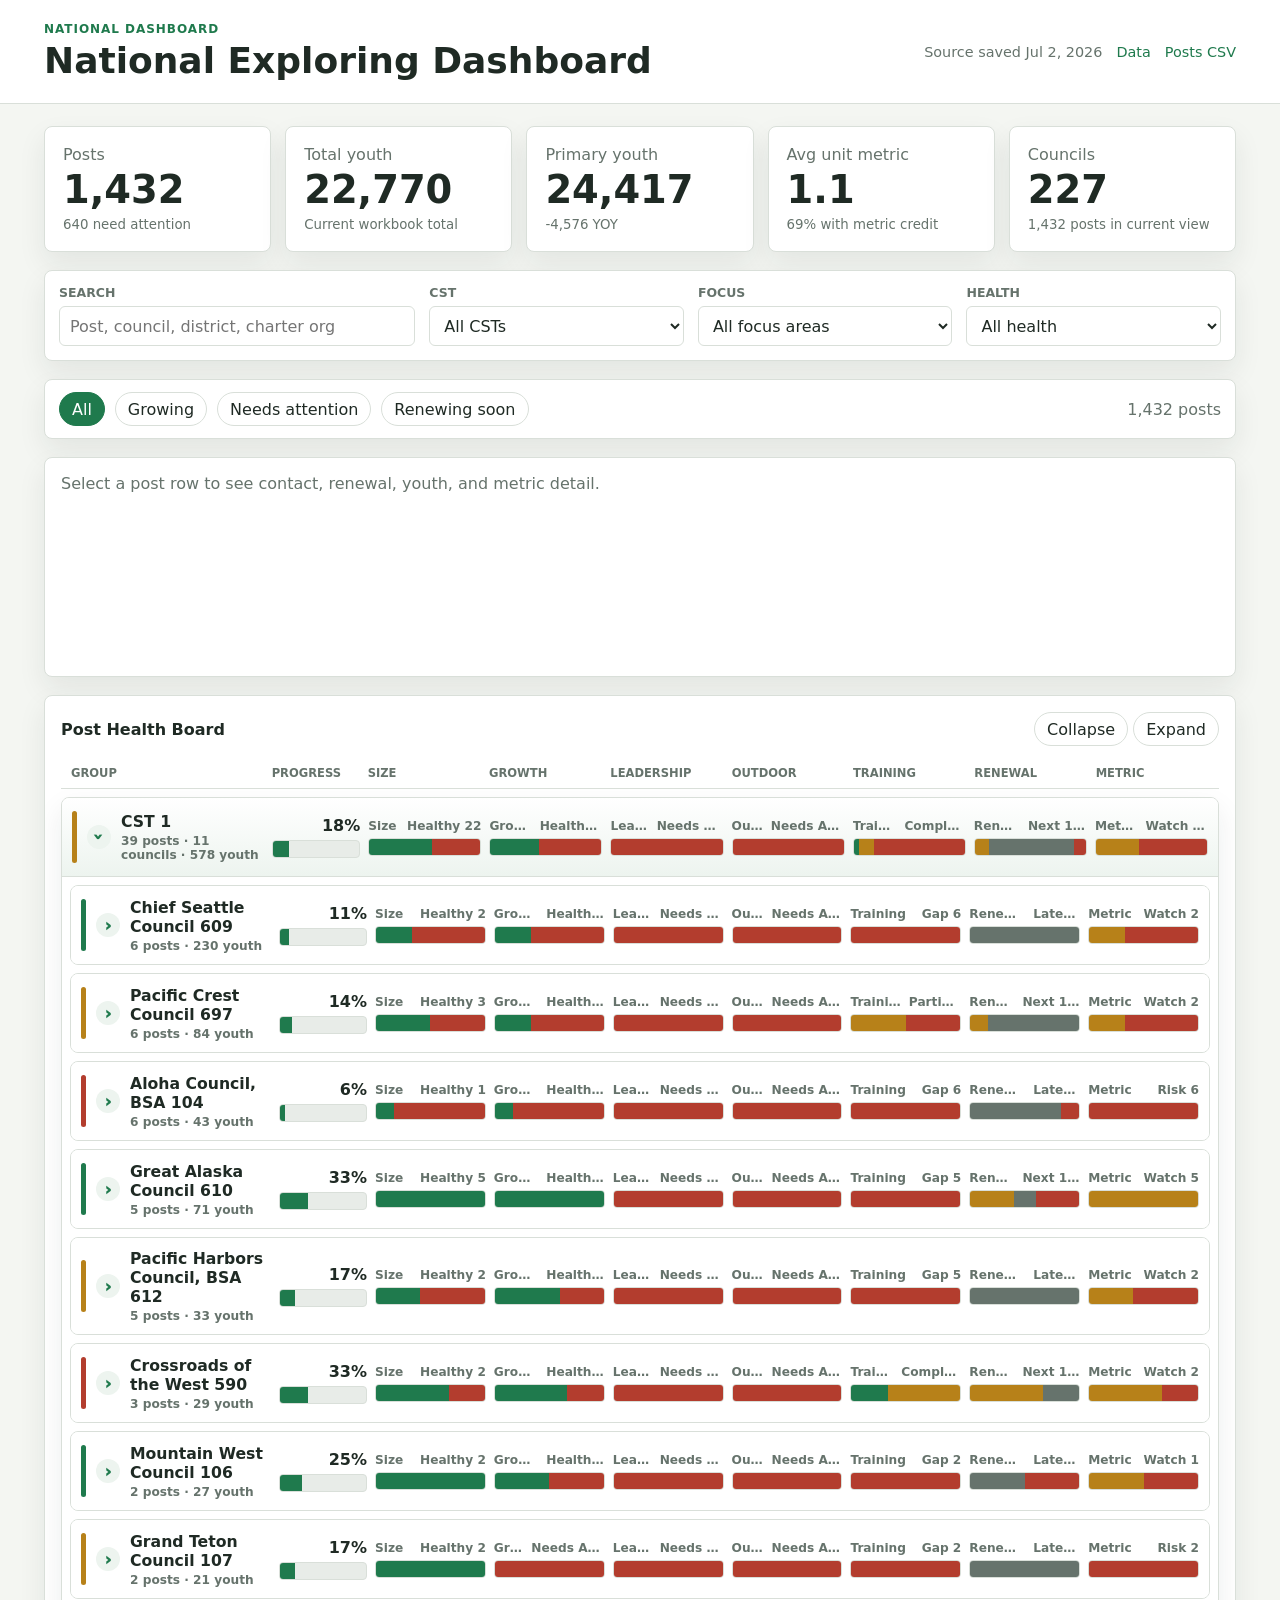
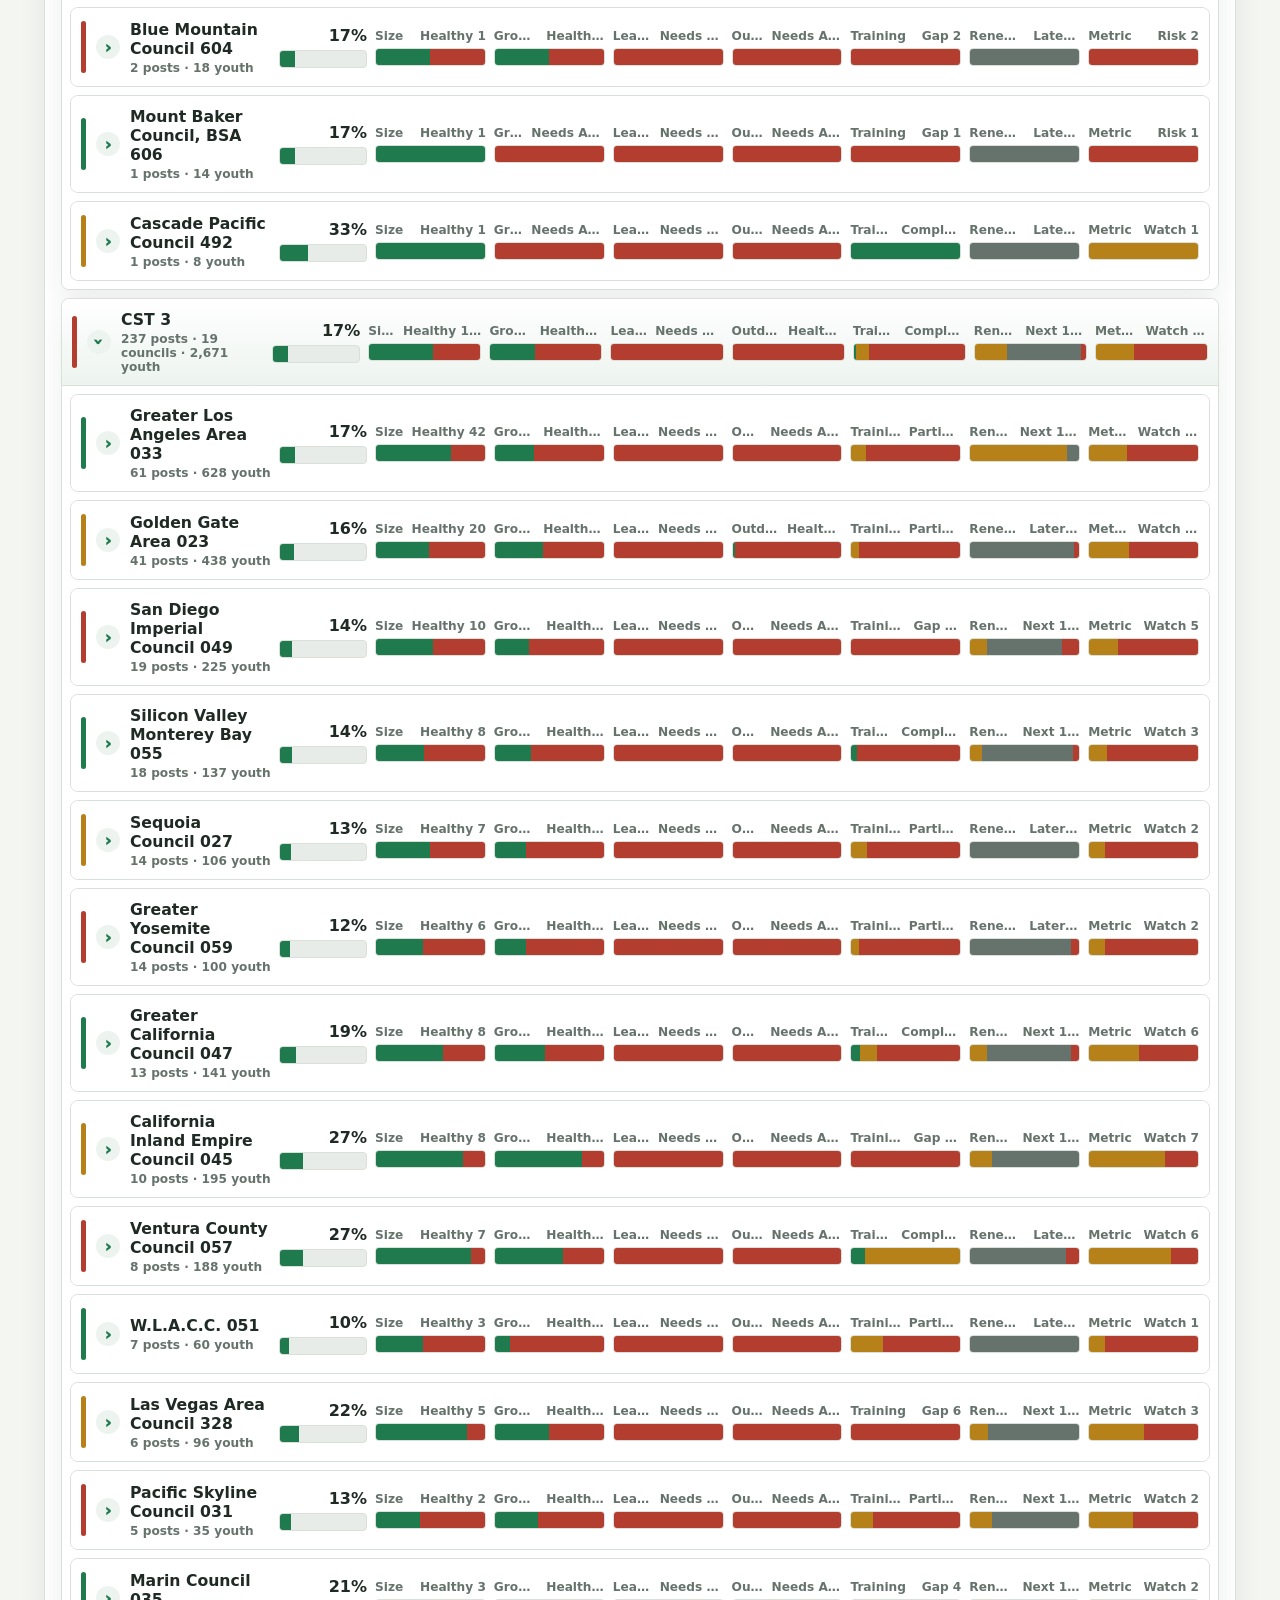
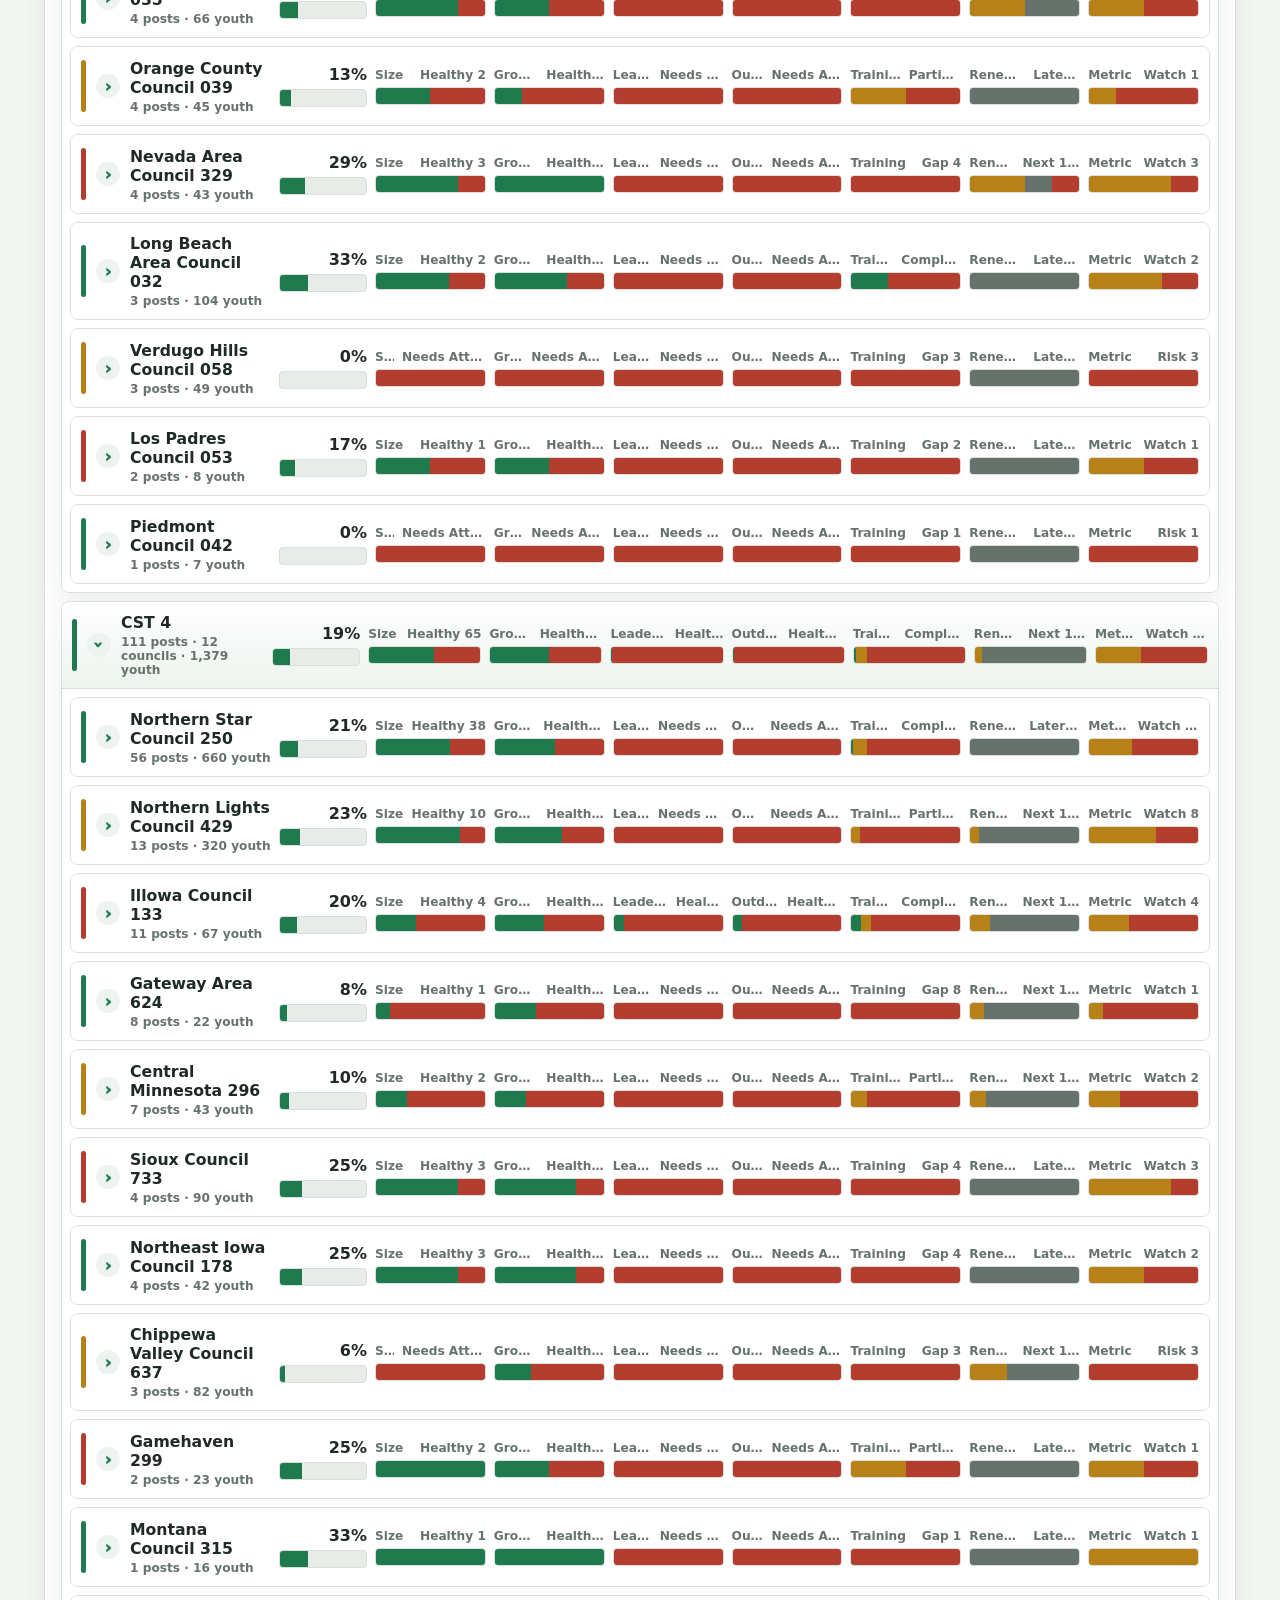
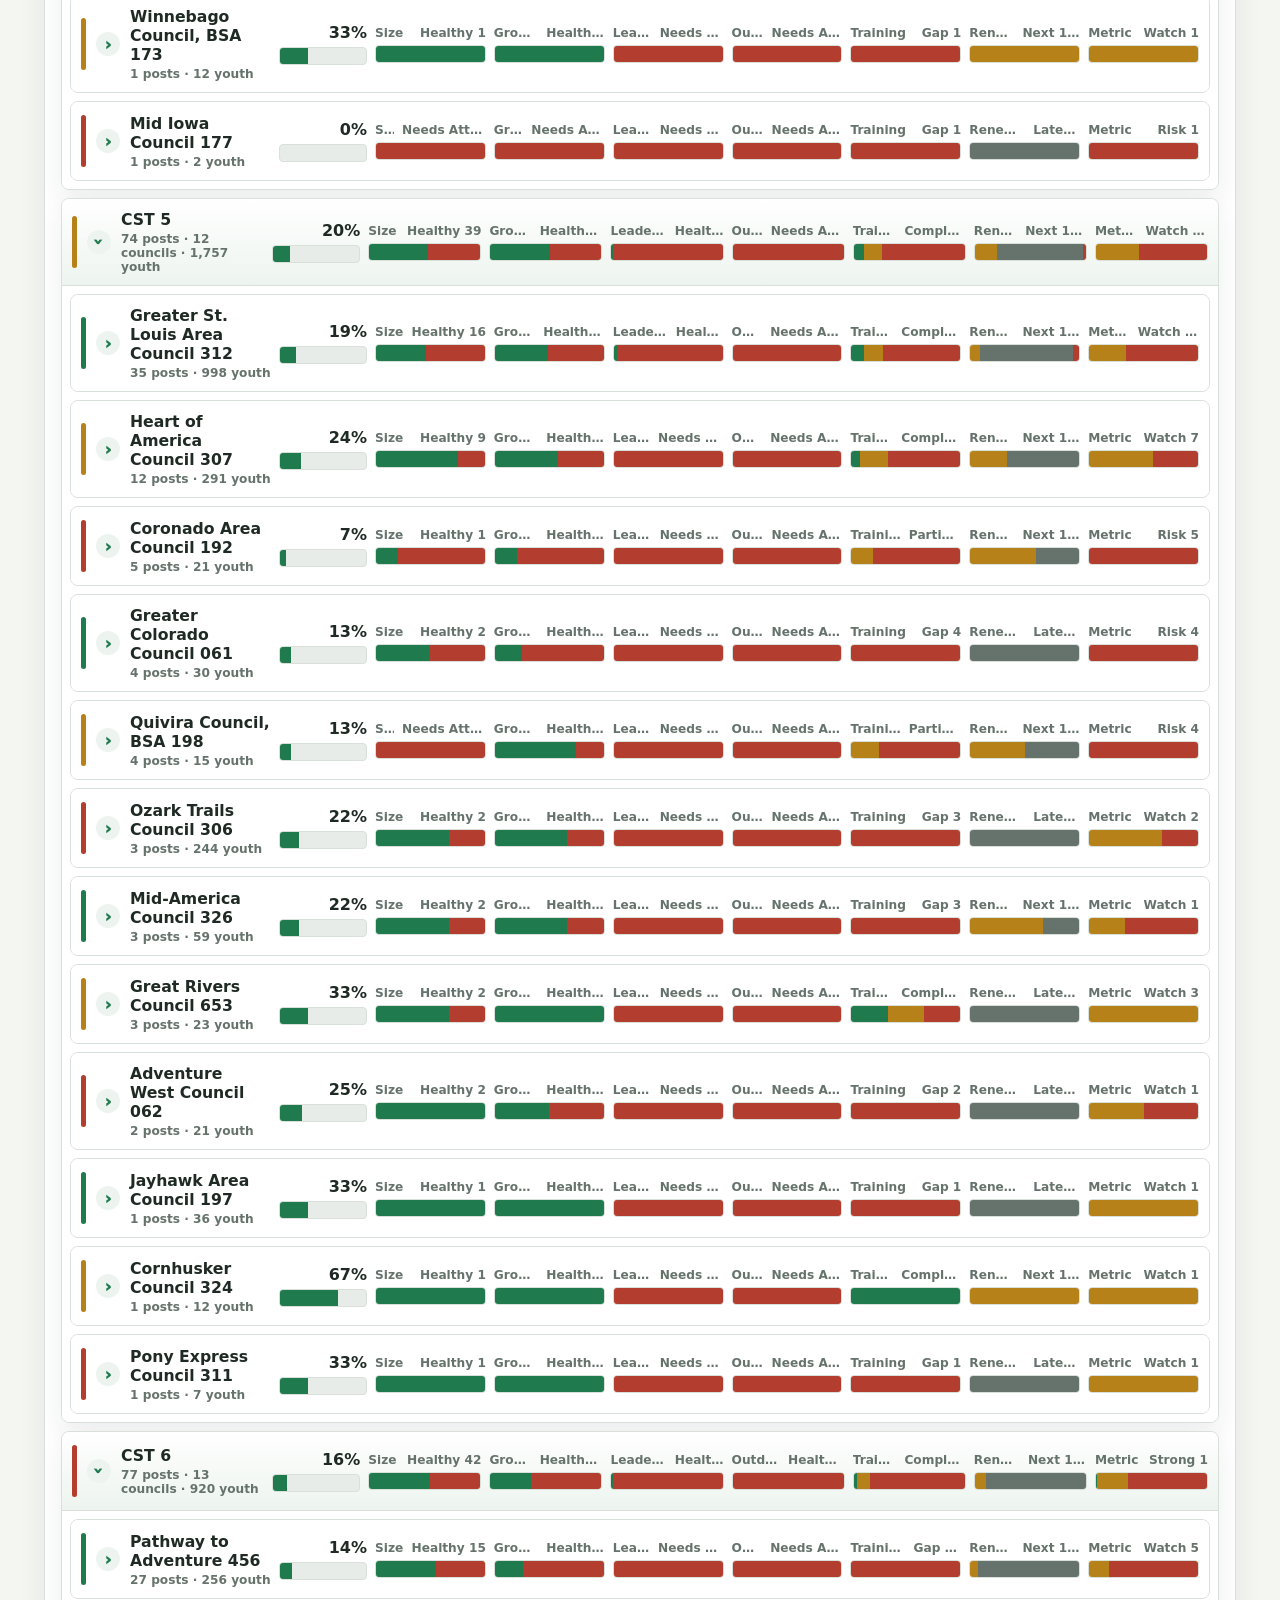
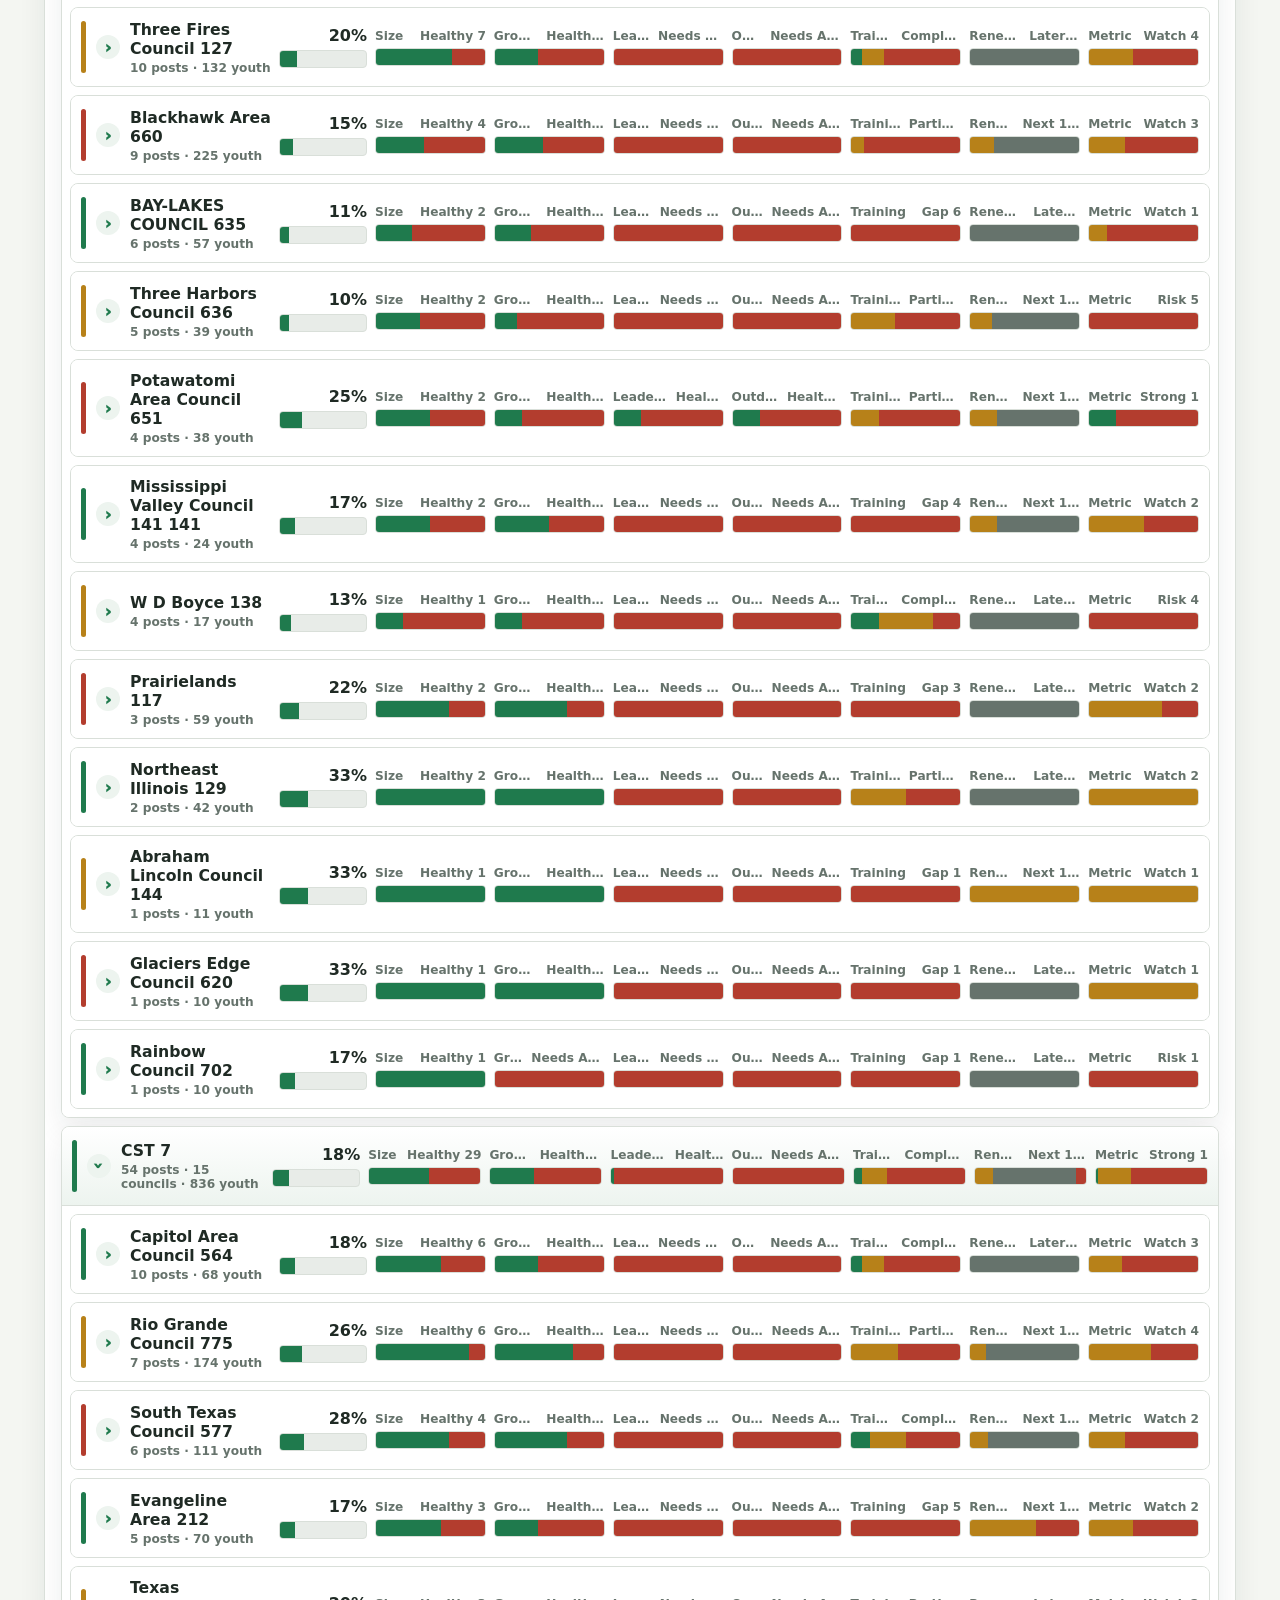
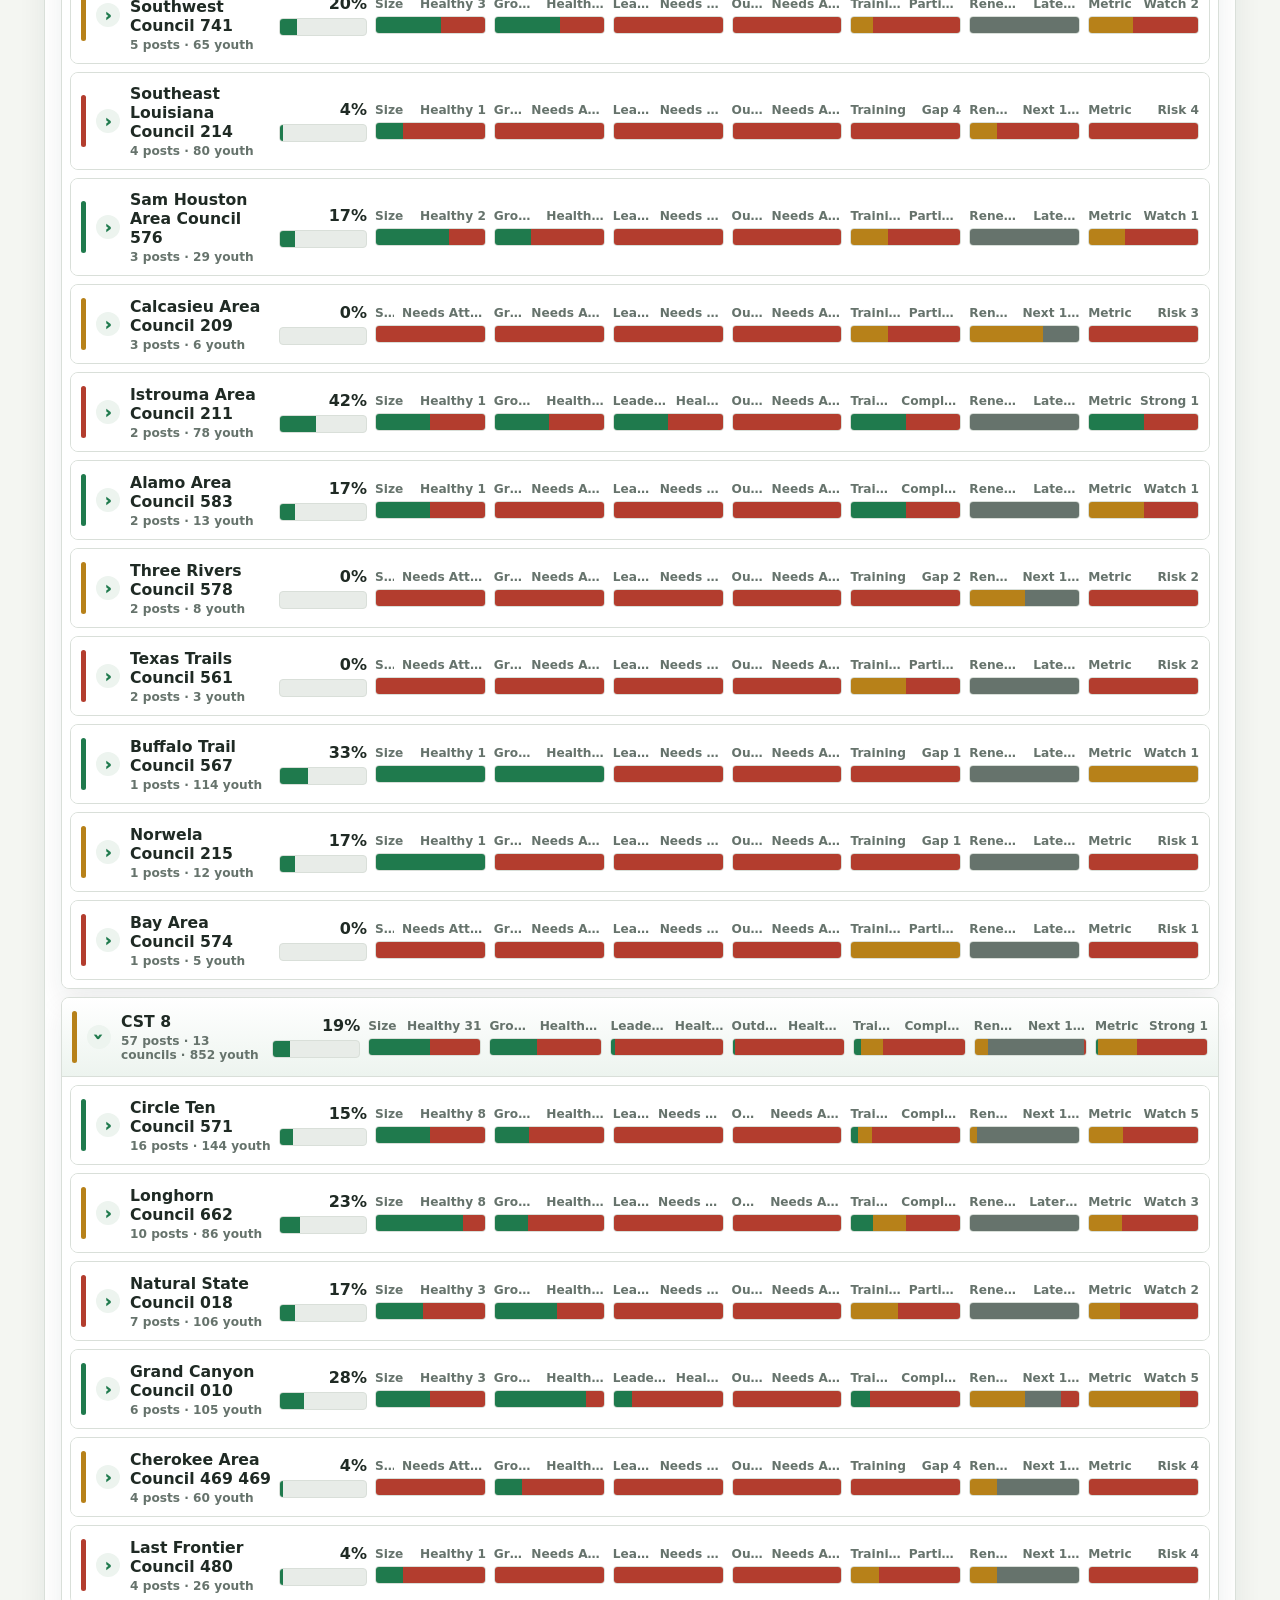
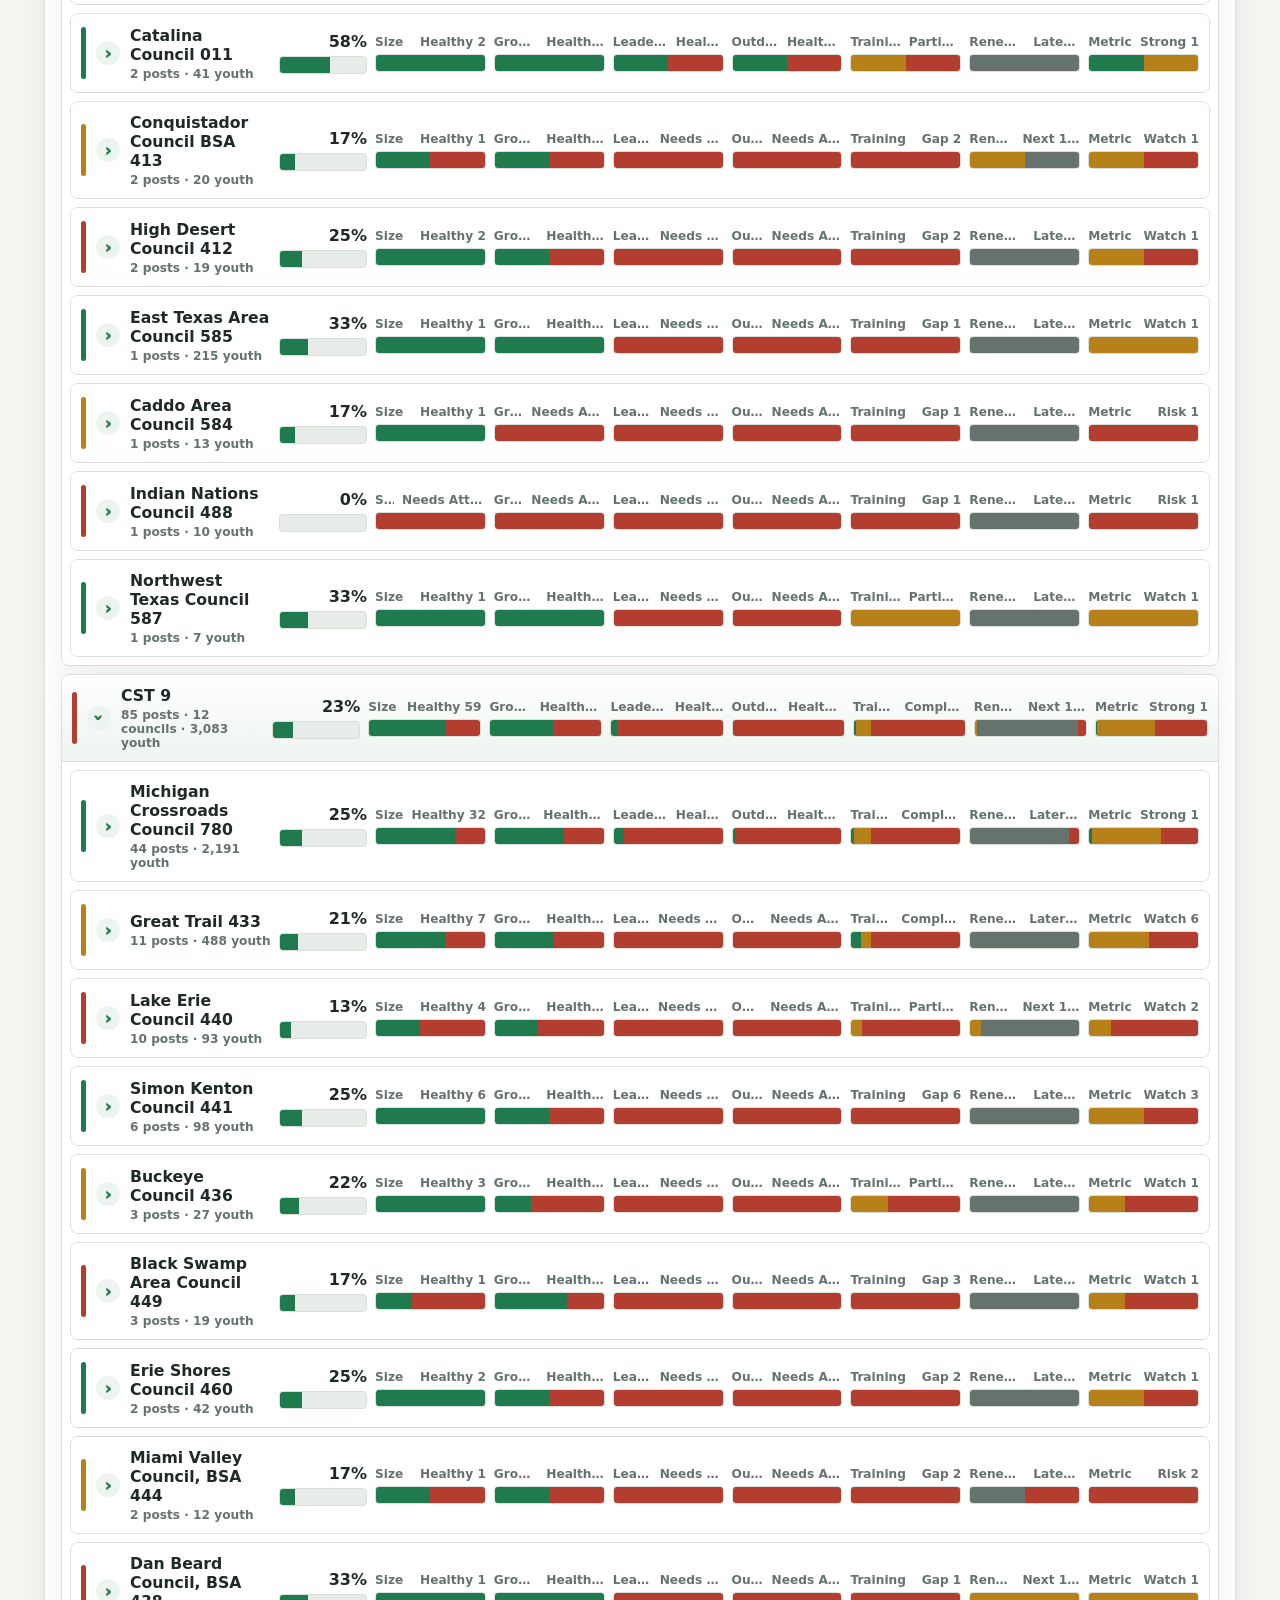
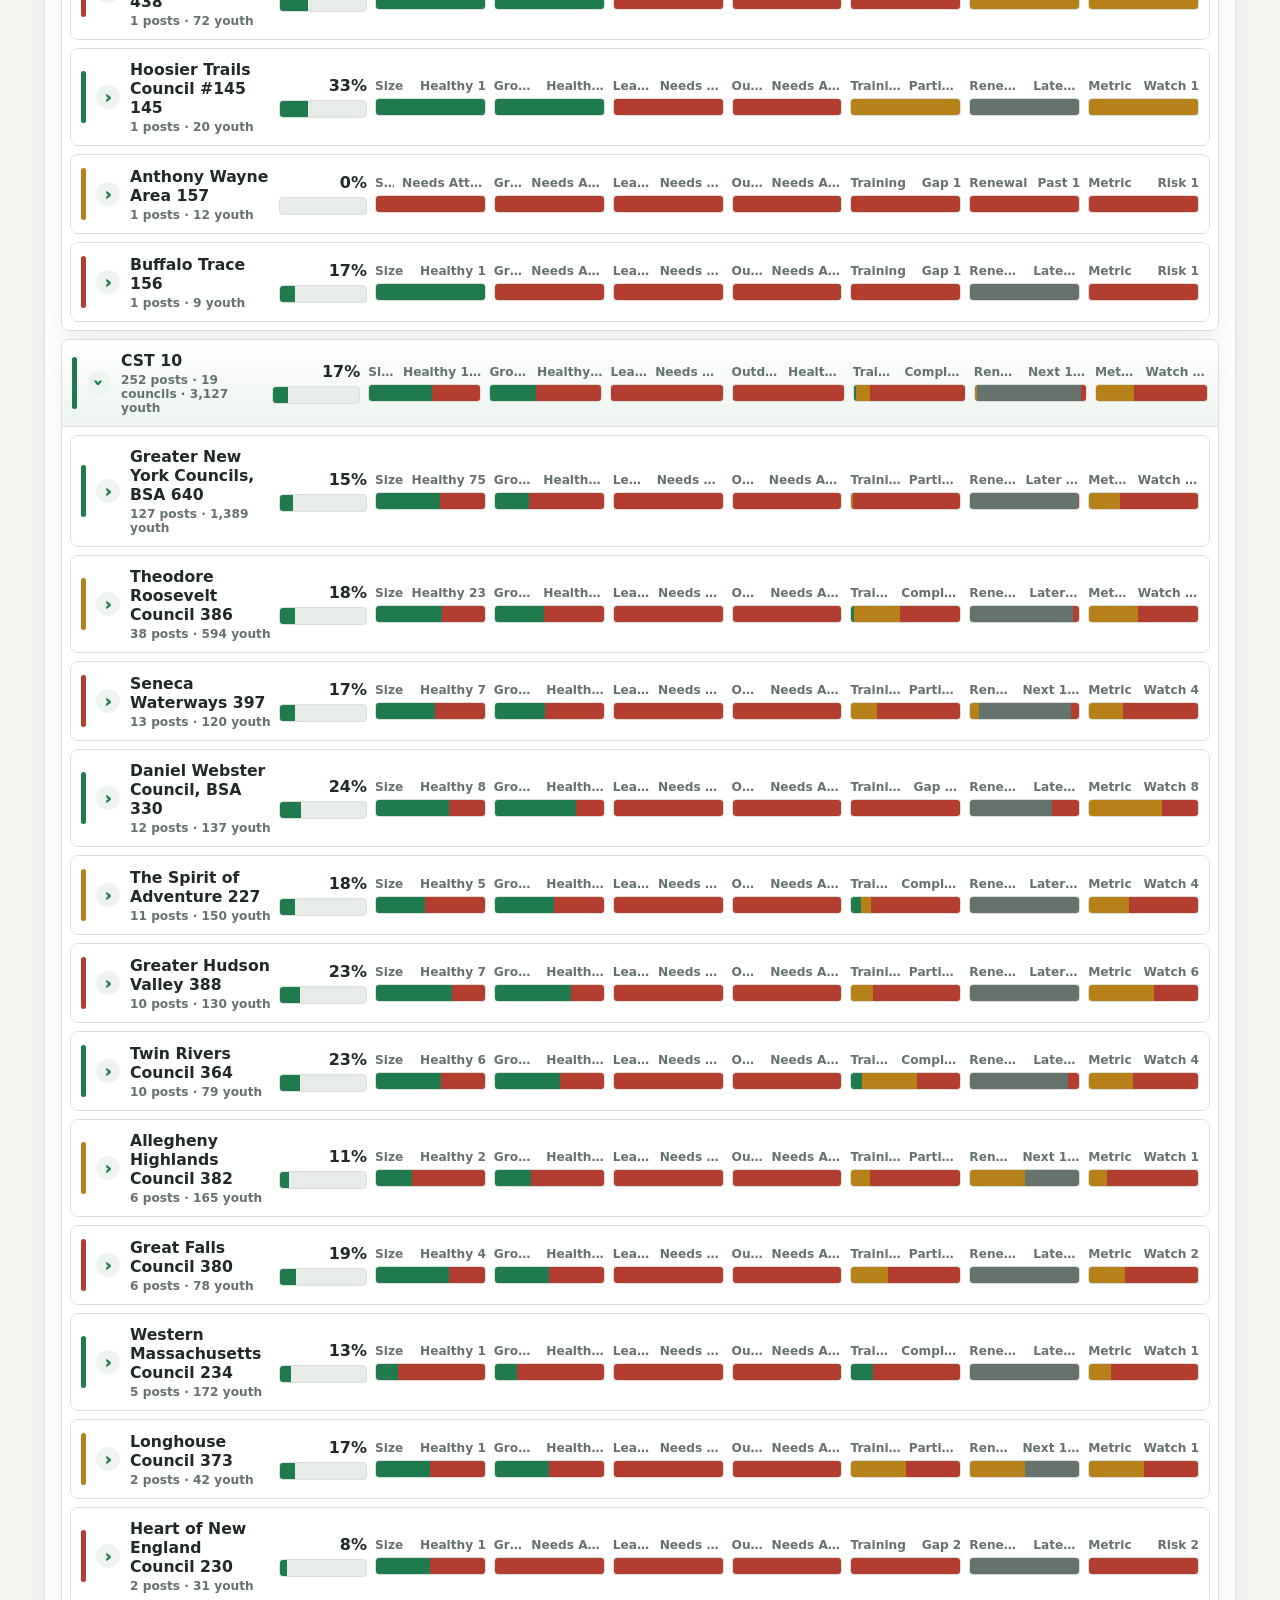
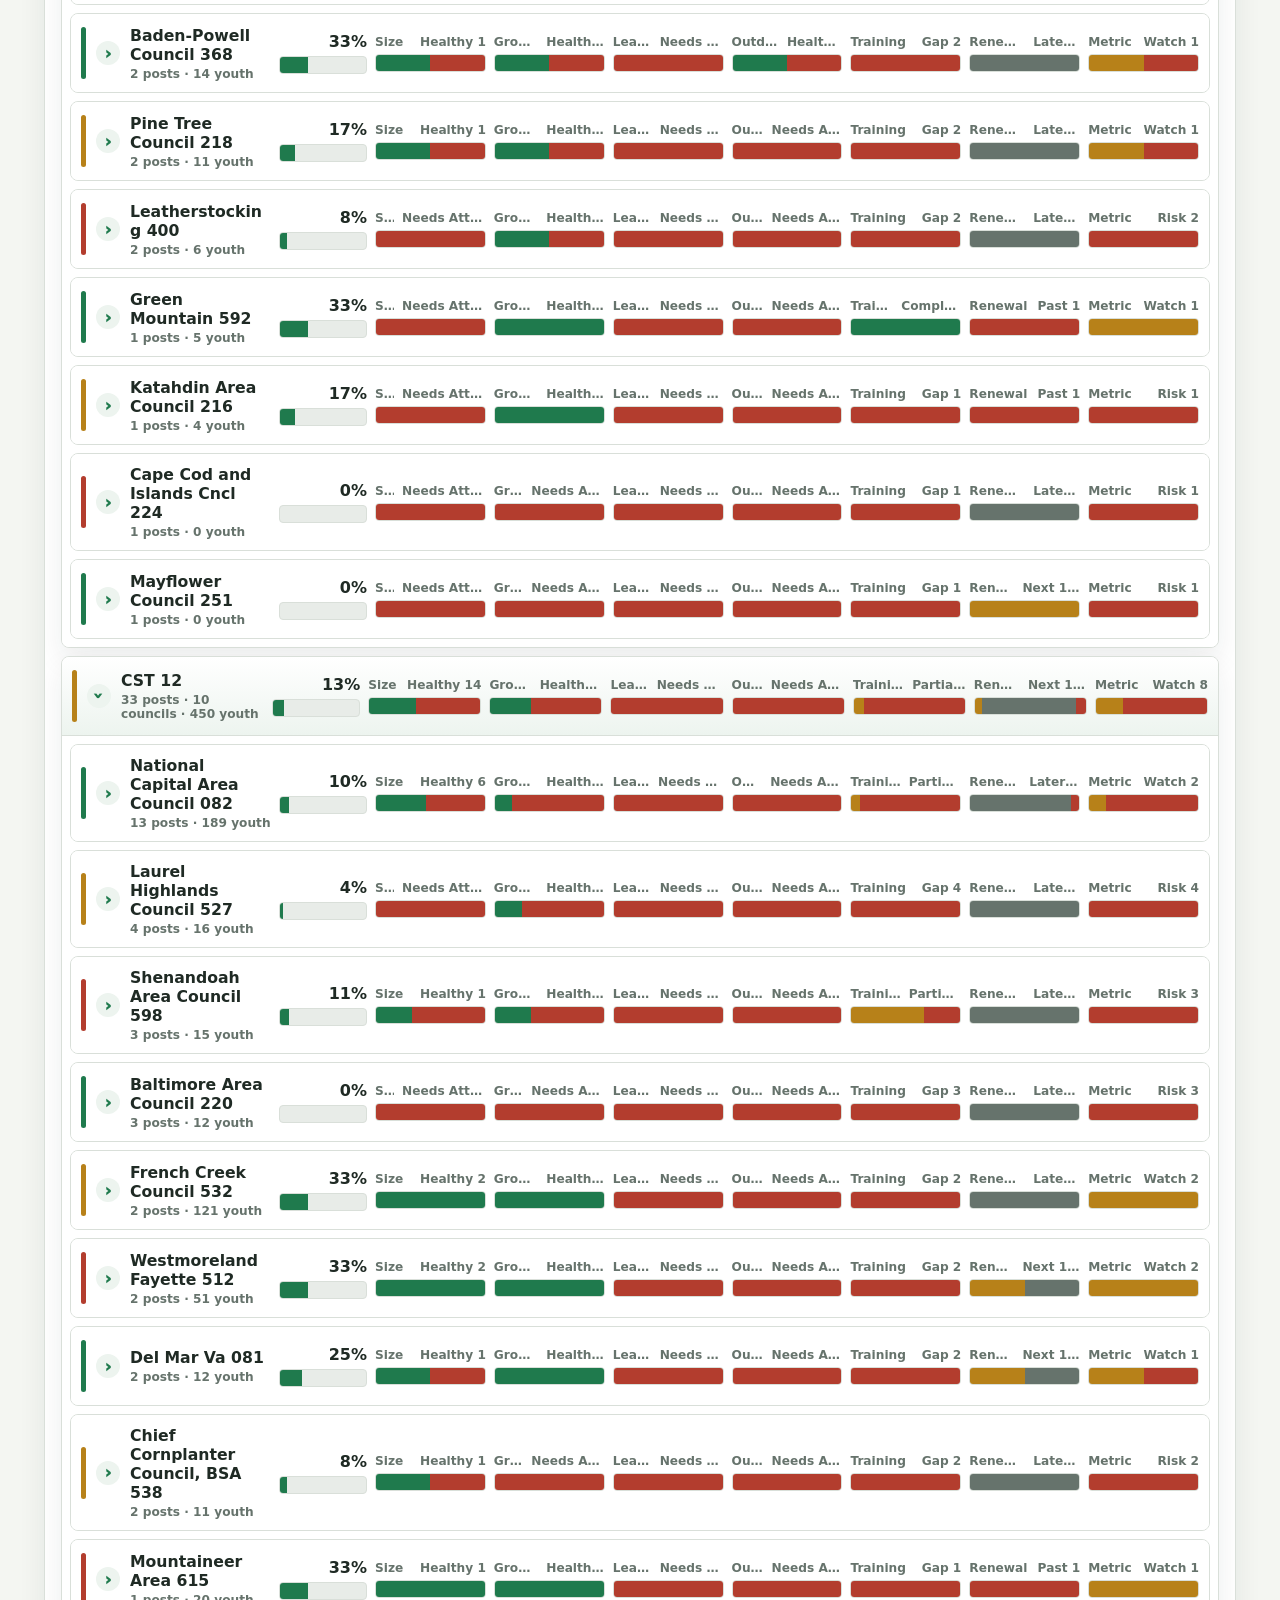
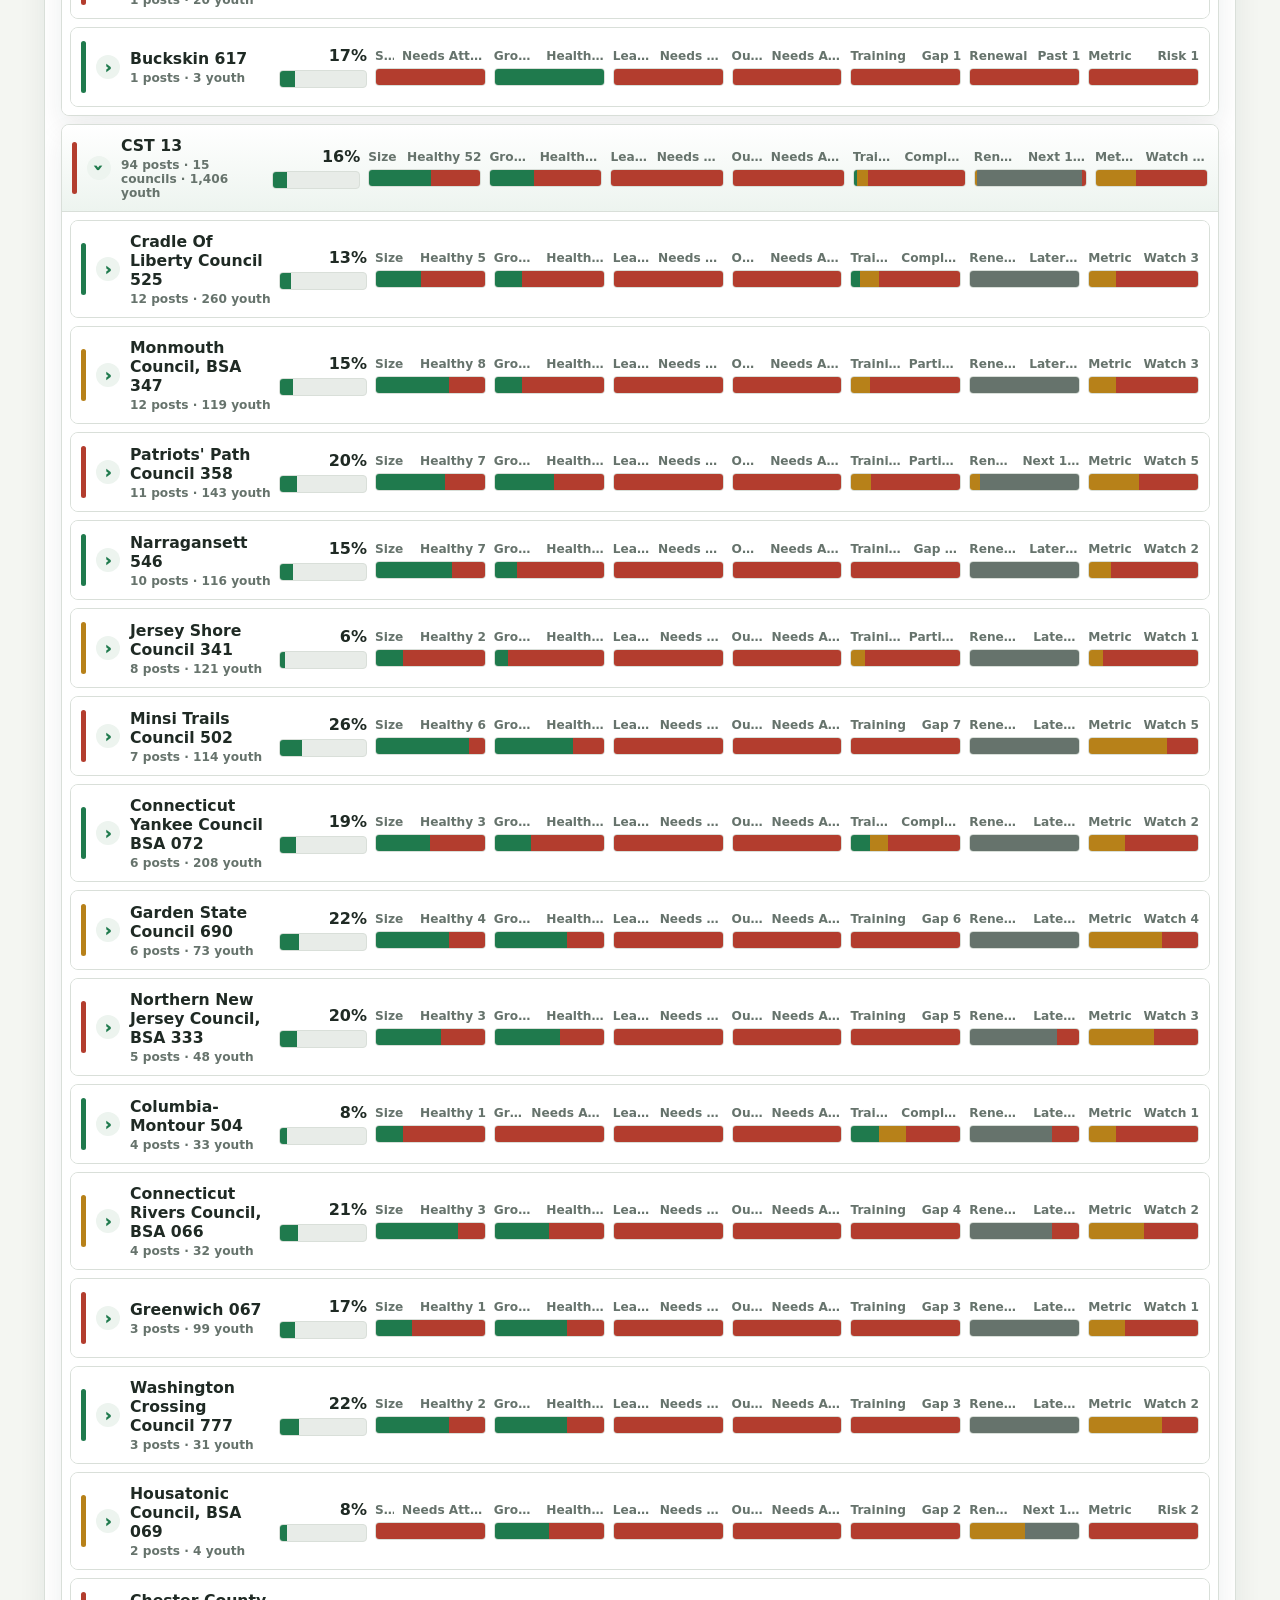
==== src/index.html @ 8e71f33a "Deploy National Exploring dashboard" ====
<!doctype html>
<html lang="en">
  <head>
    <meta charset="utf-8">
    <meta name="viewport" content="width=device-width, initial-scale=1">
    <title>National Exploring Dashboard</title>
    <link rel="icon" href="assets/favicon-32.png">
    <link rel="stylesheet" href="exploring-dashboard.css">
  </head>
  <body>
    <header class="app-header">
      <div>
        <p class="eyebrow">National dashboard</p>
        <h1>National Exploring Dashboard</h1>
      </div>
      <div class="header-actions">
        <span id="updatedAt">Loading data...</span>
        <a href="../data/national-exploring-dashboard-data.json">Data</a>
        <a href="../data/national-exploring-posts.csv">Posts CSV</a>
      </div>
    </header>

    <main>
      <section class="summary-grid" aria-label="National summary">
        <article class="metric-card">
          <span>Posts</span>
          <strong id="postCount">0</strong>
          <small id="needsAttention">0 need attention</small>
        </article>
        <article class="metric-card">
          <span>Total youth</span>
          <strong id="youthCount">0</strong>
          <small>Current workbook total</small>
        </article>
        <article class="metric-card">
          <span>Primary youth</span>
          <strong id="primaryYouth">0</strong>
          <small id="primaryDelta">0 YOY</small>
        </article>
        <article class="metric-card">
          <span>Avg unit metric</span>
          <strong id="avgMetric">0.00</strong>
          <small id="trainingRate">0% with metric credit</small>
        </article>
        <article class="metric-card">
          <span>Councils</span>
          <strong id="councilCount">0</strong>
          <small id="filteredCount">0 posts in current view</small>
        </article>
      </section>

      <section class="controls" aria-label="Filters">
        <label>
          <span>Search</span>
          <input id="searchInput" type="search" placeholder="Post, council, district, charter org">
        </label>
        <label>
          <span>CST</span>
          <select id="cstFilter"></select>
        </label>
        <label>
          <span>Focus</span>
          <select id="focusFilter"></select>
        </label>
        <label>
          <span>Health</span>
          <select id="healthFilter"></select>
        </label>
      </section>

      <section class="quick-filters" aria-label="Quick filters">
        <button class="chip active" type="button" data-filter="all">All</button>
        <button class="chip" type="button" data-filter="growth">Growing</button>
        <button class="chip" type="button" data-filter="attention">Needs attention</button>
        <button class="chip" type="button" data-filter="renewal">Renewing soon</button>
        <span id="visibleCount">0 posts</span>
      </section>

      <section class="dashboard-layout">
        <div class="board-panel">
          <div class="section-title">
            <h2>Post Health Board</h2>
            <div>
              <button id="collapseAll" type="button">Collapse</button>
              <button id="expandAll" type="button">Expand</button>
            </div>
          </div>
          <div id="groupRows" class="group-rows"></div>
        </div>
        <aside id="postDetail" class="post-detail empty-state">
          Select a post row to see contact, renewal, youth, and metric detail.
        </aside>
      </section>

      <section class="breakdown-grid" aria-label="Breakdowns">
        <article>
          <h2>CST Summary</h2>
          <div id="cstBars"></div>
        </article>
        <article>
          <h2>Top Councils By Youth</h2>
          <div id="councilBars"></div>
        </article>
        <article>
          <h2>Focus</h2>
          <div id="focusBars"></div>
        </article>
        <article>
          <h2>Renewals</h2>
          <div id="renewalBars"></div>
        </article>
        <article>
          <h2>Unit Metric By CST</h2>
          <div id="metricBars"></div>
        </article>
      </section>
    </main>

    <script src="exploring-dashboard.js"></script>
  </body>
</html>
---- src/exploring-dashboard.css ----
:root {
  color-scheme: light dark;
  --bg: #f4f6f2;
  --panel: #ffffff;
  --panel-2: #f8faf8;
  --ink: #1f2a24;
  --muted: #66736c;
  --line: #d9dfd9;
  --accent: #1f7a4d;
  --accent-2: #b33d2e;
  --gold: #b78119;
  --soft: #edf4ef;
  --control: #ffffff;
  --track: #e8ece8;
  --header: #ffffff;
  --shadow: 0 12px 28px rgba(31, 42, 36, 0.08);
  font-family: Inter, ui-sans-serif, system-ui, -apple-system, BlinkMacSystemFont, "Segoe UI", sans-serif;
}

@media (prefers-color-scheme: dark) {
  :root {
    --bg: #101511;
    --panel: #171f19;
    --panel-2: #1c261f;
    --ink: #eef5ee;
    --muted: #a8b6ad;
    --line: #2b3a30;
    --accent: #5fd08d;
    --accent-2: #ff7b68;
    --gold: #e0b75b;
    --soft: #1d2d22;
    --control: #111812;
    --track: #2a372e;
    --header: #151d17;
    --shadow: 0 12px 28px rgba(0, 0, 0, 0.32);
  }
}

* {
  box-sizing: border-box;
}

body {
  margin: 0;
  background: var(--bg);
  color: var(--ink);
}

a {
  color: var(--accent);
  text-decoration: none;
}

button,
input,
select {
  font: inherit;
}

.app-header {
  align-items: center;
  background: var(--header);
  border-bottom: 1px solid var(--line);
  display: flex;
  justify-content: space-between;
  gap: 24px;
  padding: 22px clamp(18px, 4vw, 44px);
  position: sticky;
  top: 0;
  z-index: 2;
}

.eyebrow {
  color: var(--accent);
  font-size: 0.75rem;
  font-weight: 800;
  letter-spacing: 0.08em;
  margin: 0 0 4px;
  text-transform: uppercase;
}

h1,
h2 {
  letter-spacing: 0;
  margin: 0;
}

h1 {
  font-size: clamp(1.5rem, 3vw, 2.25rem);
}

h2 {
  font-size: 1rem;
}

.header-actions {
  align-items: center;
  color: var(--muted);
  display: flex;
  flex-wrap: wrap;
  font-size: 0.9rem;
  gap: 14px;
  justify-content: flex-end;
}

main {
  display: grid;
  gap: 18px;
  padding: 22px clamp(18px, 4vw, 44px) 44px;
}

.summary-grid {
  display: grid;
  gap: 14px;
  grid-template-columns: repeat(5, minmax(150px, 1fr));
}

.metric-card,
.breakdown-grid article,
.board-panel,
.post-detail,
.controls,
.quick-filters {
  background: var(--panel);
  border: 1px solid var(--line);
  border-radius: 8px;
  box-shadow: var(--shadow);
}

.metric-card {
  display: grid;
  gap: 6px;
  min-height: 126px;
  padding: 18px;
}

.metric-card span,
.metric-card small,
.bar-label strong,
.post-row small,
.post-detail dt {
  color: var(--muted);
}

.metric-card strong {
  font-size: clamp(1.65rem, 3vw, 2.5rem);
  line-height: 1;
}

.controls {
  display: grid;
  gap: 14px;
  grid-template-columns: minmax(260px, 1.4fr) repeat(3, minmax(160px, 1fr));
  padding: 14px;
}

.controls label {
  display: grid;
  gap: 6px;
}

.controls span {
  color: var(--muted);
  font-size: 0.78rem;
  font-weight: 700;
  text-transform: uppercase;
}

.controls input,
.controls select {
  background: var(--control);
  border: 1px solid var(--line);
  border-radius: 6px;
  color: var(--ink);
  min-height: 40px;
  padding: 8px 10px;
  width: 100%;
}

.quick-filters {
  align-items: center;
  display: flex;
  flex-wrap: wrap;
  gap: 10px;
  padding: 12px 14px;
}

.chip,
.section-title button {
  background: var(--control);
  border: 1px solid var(--line);
  border-radius: 999px;
  color: var(--ink);
  cursor: pointer;
  min-height: 34px;
  padding: 6px 12px;
}

.chip.active {
  background: var(--accent);
  border-color: var(--accent);
  color: #fff;
}

#visibleCount {
  color: var(--muted);
  margin-left: auto;
}

.dashboard-layout {
  align-items: start;
  display: grid;
  gap: 18px;
  grid-template-columns: minmax(0, 1fr);
}

.board-panel,
.post-detail,
.breakdown-grid article {
  padding: 16px;
}

.board-panel {
  overflow: auto;
}

.section-title {
  align-items: center;
  display: flex;
  justify-content: space-between;
  margin-bottom: 12px;
}

.board-header,
.service-row,
.council-row {
  align-items: center;
  display: grid;
  gap: 8px;
  grid-template-columns: minmax(190px, 1.7fr) 88px repeat(7, minmax(78px, 1fr));
  min-width: 920px;
}

.board-header {
  background: var(--panel);
  border-bottom: 1px solid var(--line);
  color: var(--muted);
  font-size: 0.72rem;
  font-weight: 900;
  padding: 8px 10px;
  position: sticky;
  text-transform: uppercase;
  top: 0;
  z-index: 1;
}

.group-rows {
  display: grid;
  gap: 8px;
  min-width: 920px;
}

.service-block,
.council-block {
  background: var(--panel);
  border: 1px solid var(--line);
  border-radius: 8px;
  overflow: hidden;
}

.service-block {
  box-shadow: var(--shadow);
}

.service-row,
.council-row {
  background: var(--panel);
  border: 0;
  color: var(--ink);
  cursor: pointer;
  min-height: 78px;
  padding: 11px 10px;
  text-align: left;
  width: 100%;
}

.service-row {
  background: linear-gradient(180deg, var(--panel), var(--soft));
}

.service-row:hover,
.council-row:hover,
.post-row:hover,
.post-row.selected {
  background: color-mix(in srgb, var(--accent) 10%, var(--panel));
}

.district-list,
.post-list {
  background: var(--control);
  border-top: 1px solid var(--line);
  display: none;
}

.service-block.open .district-list {
  display: grid;
  gap: 8px;
  padding: 8px;
}

.council-block.open .post-list {
  display: block;
}

.service-block.open > .service-row .disclosure,
.council-block.open > .council-row .disclosure {
  transform: rotate(90deg);
}

.district-cell {
  align-items: center;
  display: grid;
  gap: 10px;
  grid-template-columns: 5px 24px minmax(0, 1fr);
  min-width: 0;
}

.district-stripe {
  background: var(--accent);
  border-radius: 999px;
  height: 52px;
  width: 5px;
}

.council-block:nth-child(3n + 2) .district-stripe,
.service-block:nth-child(3n + 2) > .service-row .district-stripe {
  background: var(--gold);
}

.council-block:nth-child(3n) .district-stripe,
.service-block:nth-child(3n) > .service-row .district-stripe {
  background: var(--accent-2);
}

.disclosure {
  align-items: center;
  background: var(--soft);
  border-radius: 999px;
  color: var(--accent);
  display: inline-flex;
  font-size: 1rem;
  font-weight: 950;
  height: 24px;
  justify-content: center;
  transition: transform 140ms ease;
  width: 24px;
}

.district-title {
  display: grid;
  gap: 3px;
  min-width: 0;
}

.district-title strong {
  font-size: 0.98rem;
  overflow-wrap: anywhere;
}

.district-title span,
.stage-label,
.row-meta {
  color: var(--muted);
  font-size: 0.76rem;
  font-weight: 750;
}

.progress-cell,
.stage-cell {
  display: grid;
  gap: 5px;
  min-width: 0;
}

.progress-number {
  font-weight: 900;
  text-align: right;
}

.track {
  background: var(--track);
  border: 1px solid var(--line);
  border-radius: 4px;
  height: 18px;
  overflow: hidden;
  position: relative;
}

.fill {
  background: var(--accent);
  height: 100%;
  width: var(--w);
}

.stacked {
  display: flex;
}

.seg {
  height: 100%;
}

.seg.good {
  background: var(--accent);
}

.seg.warn {
  background: var(--gold);
}

.seg.bad {
  background: var(--accent-2);
}

.seg.neutral {
  background: var(--muted);
}

.stage-label {
  display: flex;
  gap: 8px;
  justify-content: space-between;
  min-width: 0;
}

.stage-label span {
  overflow: hidden;
  text-overflow: ellipsis;
  white-space: nowrap;
}

.post-row {
  align-items: center;
  background: var(--panel);
  border: 0;
  border-bottom: 1px solid var(--line);
  cursor: pointer;
  display: grid;
  gap: 10px;
  grid-template-columns: 86px minmax(150px, 1fr) 114px 92px minmax(320px, 2fr);
  min-height: 48px;
  min-width: 920px;
  padding: 9px 12px;
  text-align: left;
  width: 100%;
}

.post-row strong,
.post-row span {
  min-width: 0;
}

.post-descriptor {
  display: grid;
  gap: 3px;
}

.row-meta b {
  color: var(--ink);
  font-weight: 900;
}

.post-statuses {
  align-items: center;
  display: flex;
  flex-wrap: wrap;
  gap: 5px;
}

.status-chip {
  align-items: center;
  background: var(--soft);
  border-radius: 999px;
  color: var(--muted);
  display: inline-flex;
  font-size: 0.7rem;
  font-weight: 900;
  justify-content: center;
  min-height: 24px;
  padding: 3px 8px;
}

.status-chip.good {
  background: color-mix(in srgb, var(--accent) 16%, var(--panel));
  color: var(--accent);
}

.status-chip.warn {
  background: color-mix(in srgb, var(--gold) 18%, var(--panel));
  color: var(--gold);
}

.status-chip.bad {
  background: color-mix(in srgb, var(--accent-2) 16%, var(--panel));
  color: var(--accent-2);
}

.post-row strong {
  display: block;
}

.post-row.needs-attention {
  border-left: 4px solid var(--accent-2);
}

.post-row.strong {
  border-left: 4px solid var(--accent);
}

.post-row.watch {
  border-left: 4px solid var(--gold);
}

.post-detail {
  order: -1;
  position: static;
}

.post-detail.empty-state {
  color: var(--muted);
  min-height: 220px;
}

.post-detail h2 {
  font-size: 1.35rem;
  margin-bottom: 12px;
}

.post-detail dl {
  display: grid;
  gap: 9px;
  grid-template-columns: 100px 1fr;
  margin: 0;
}

.post-detail dt {
  font-weight: 700;
}

.post-detail dd {
  margin: 0;
  min-width: 0;
  overflow-wrap: anywhere;
}

.breakdown-grid {
  display: grid;
  gap: 18px;
  grid-template-columns: repeat(2, minmax(0, 1fr));
}

.breakdown-grid article {
  display: grid;
  gap: 12px;
}

.bar-row {
  display: grid;
  gap: 6px;
  margin-bottom: 10px;
}

.bar-label {
  align-items: center;
  display: flex;
  gap: 12px;
  justify-content: space-between;
}

.bar-label span {
  min-width: 0;
  overflow: hidden;
  text-overflow: ellipsis;
  white-space: nowrap;
}

.bar-track {
  background: var(--track);
  border-radius: 999px;
  height: 9px;
  overflow: hidden;
}

.bar-track span {
  background: linear-gradient(90deg, var(--accent), #67a86f);
  display: block;
  height: 100%;
}

.load-error {
  margin: 40px auto;
  max-width: 680px;
}

@media (max-width: 1100px) {
  .summary-grid,
  .breakdown-grid {
    grid-template-columns: repeat(2, minmax(0, 1fr));
  }

  .dashboard-layout,
  .controls {
    grid-template-columns: 1fr;
  }

  .post-detail {
    position: static;
  }
}

@media (max-width: 720px) {
  .app-header {
    align-items: flex-start;
    flex-direction: column;
  }

  .summary-grid,
  .breakdown-grid {
    grid-template-columns: 1fr;
  }

  .post-row {
    grid-template-columns: 1fr 80px;
  }

  .post-row span:nth-child(n + 4) {
    display: none;
  }

  .service-row,
  .council-row {
    grid-template-columns: 22px 1fr;
  }

  .service-row > :not(.district-cell),
  .council-row > :not(.district-cell) {
    display: none;
  }
}
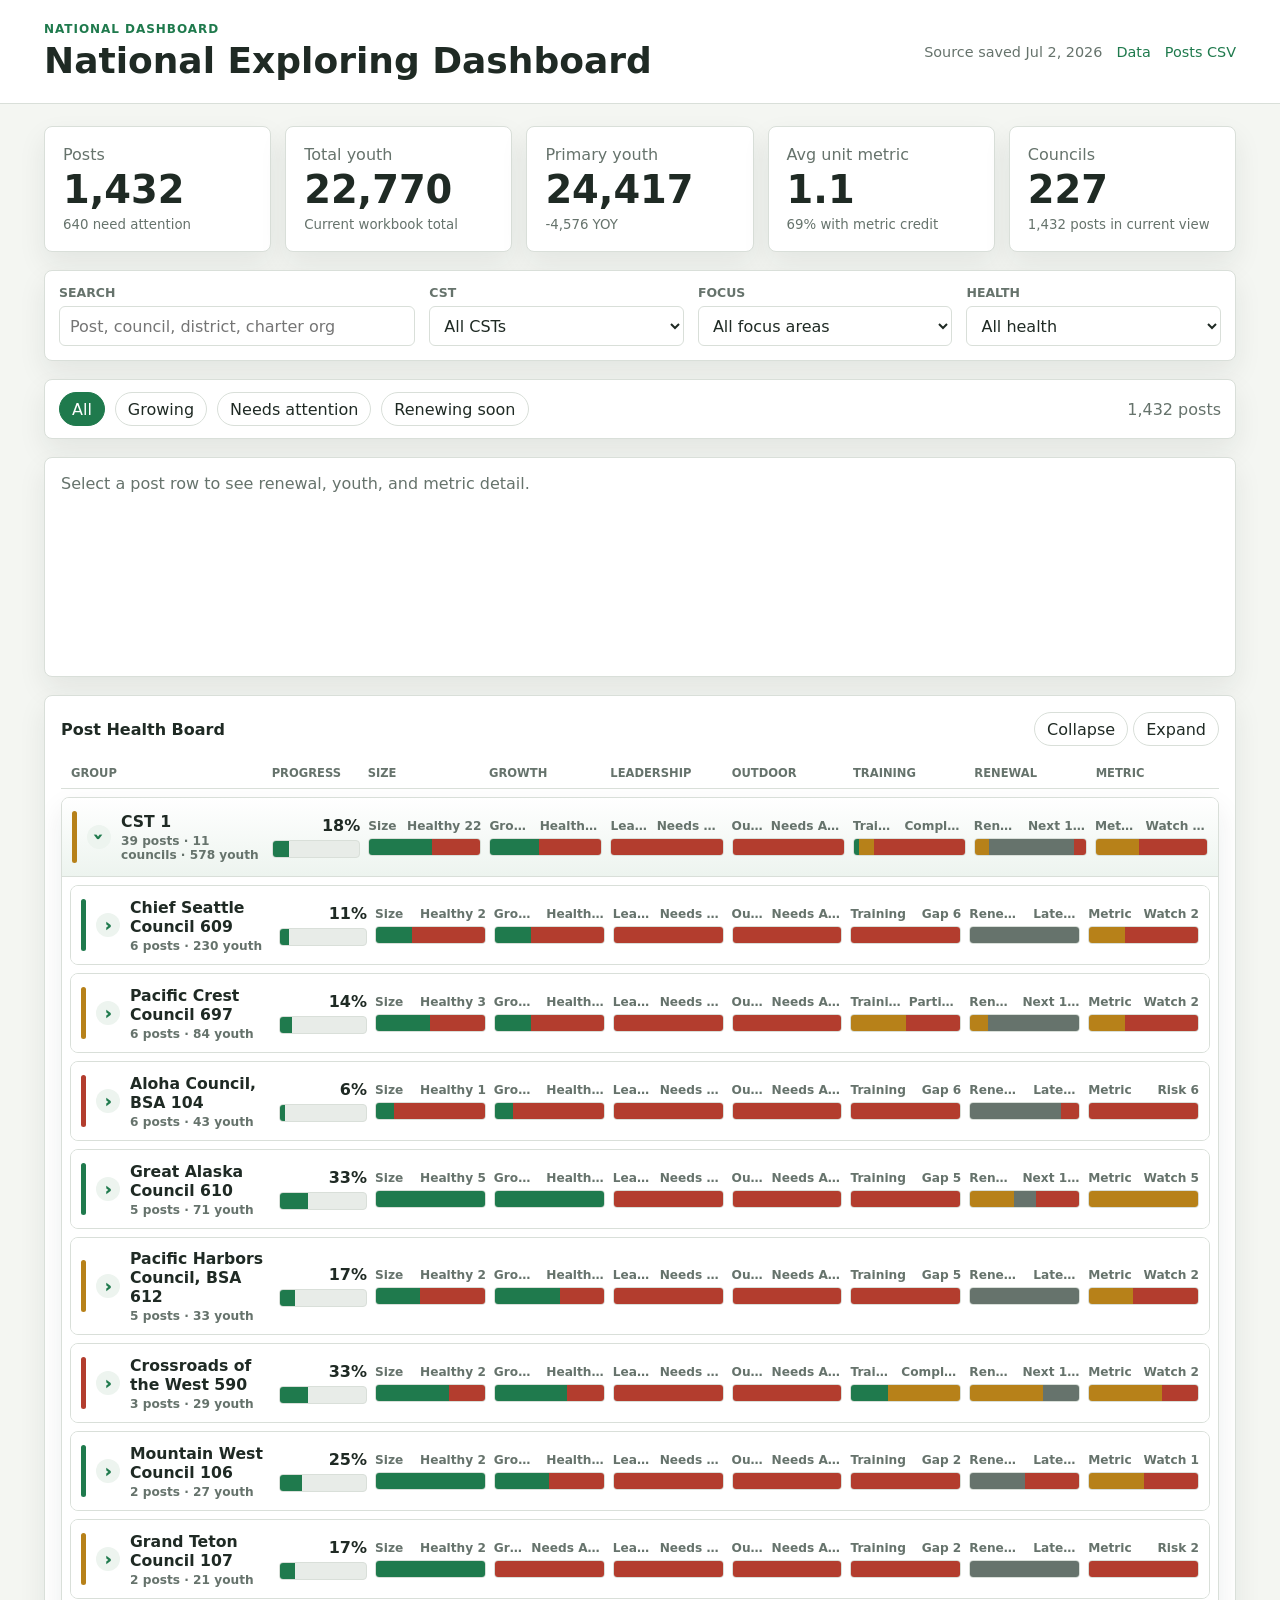
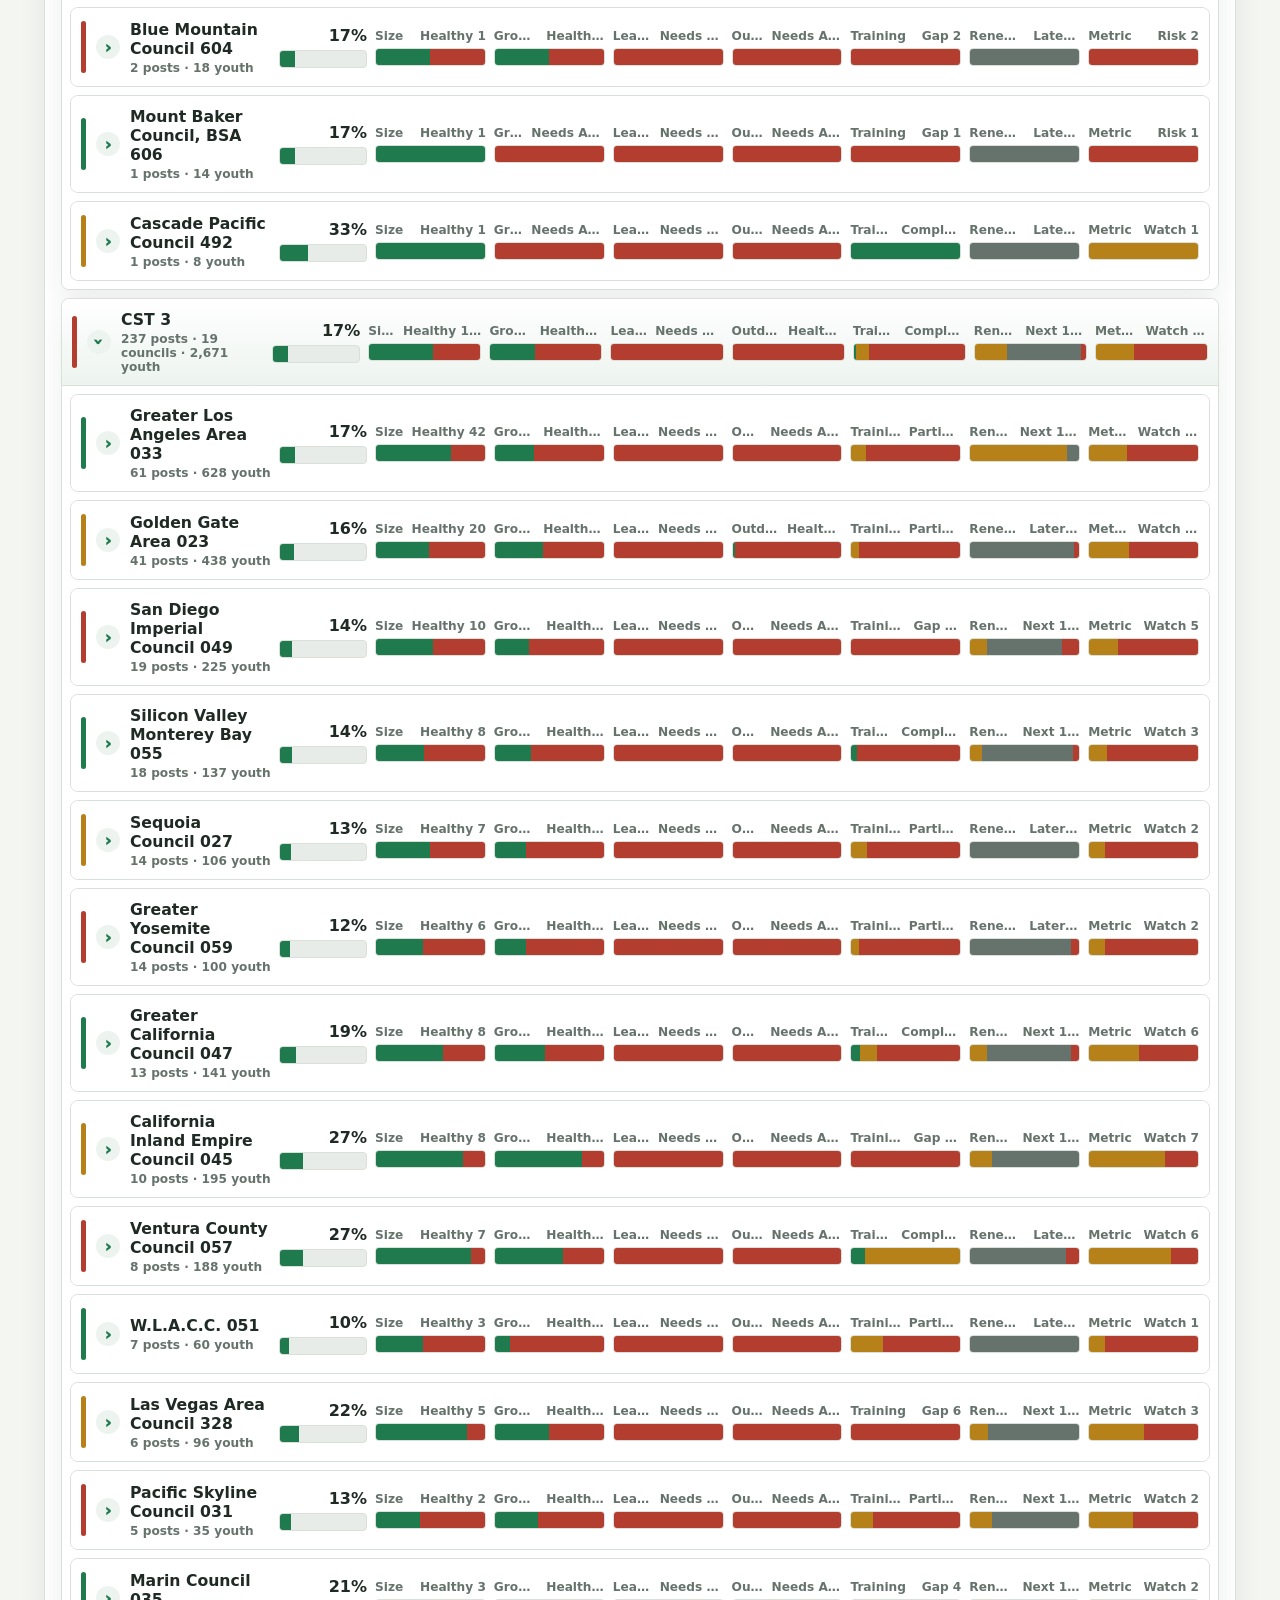
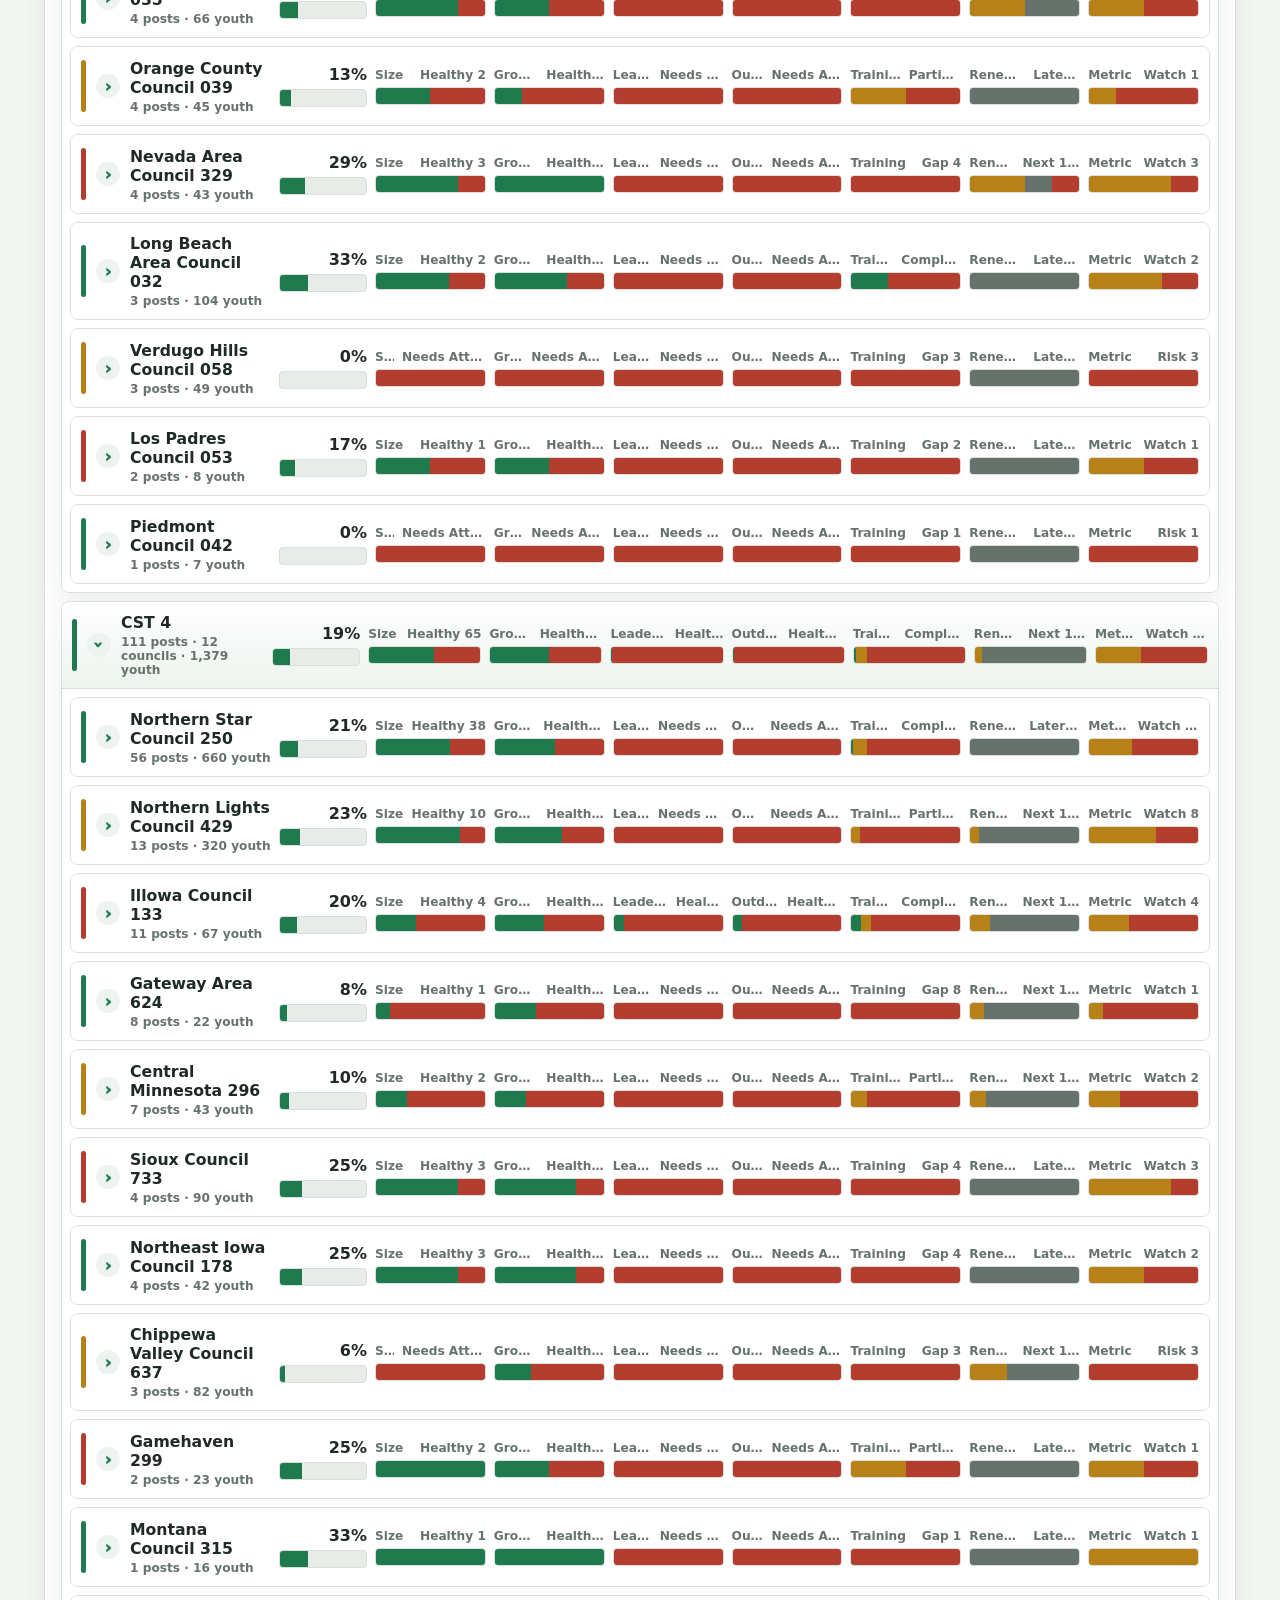
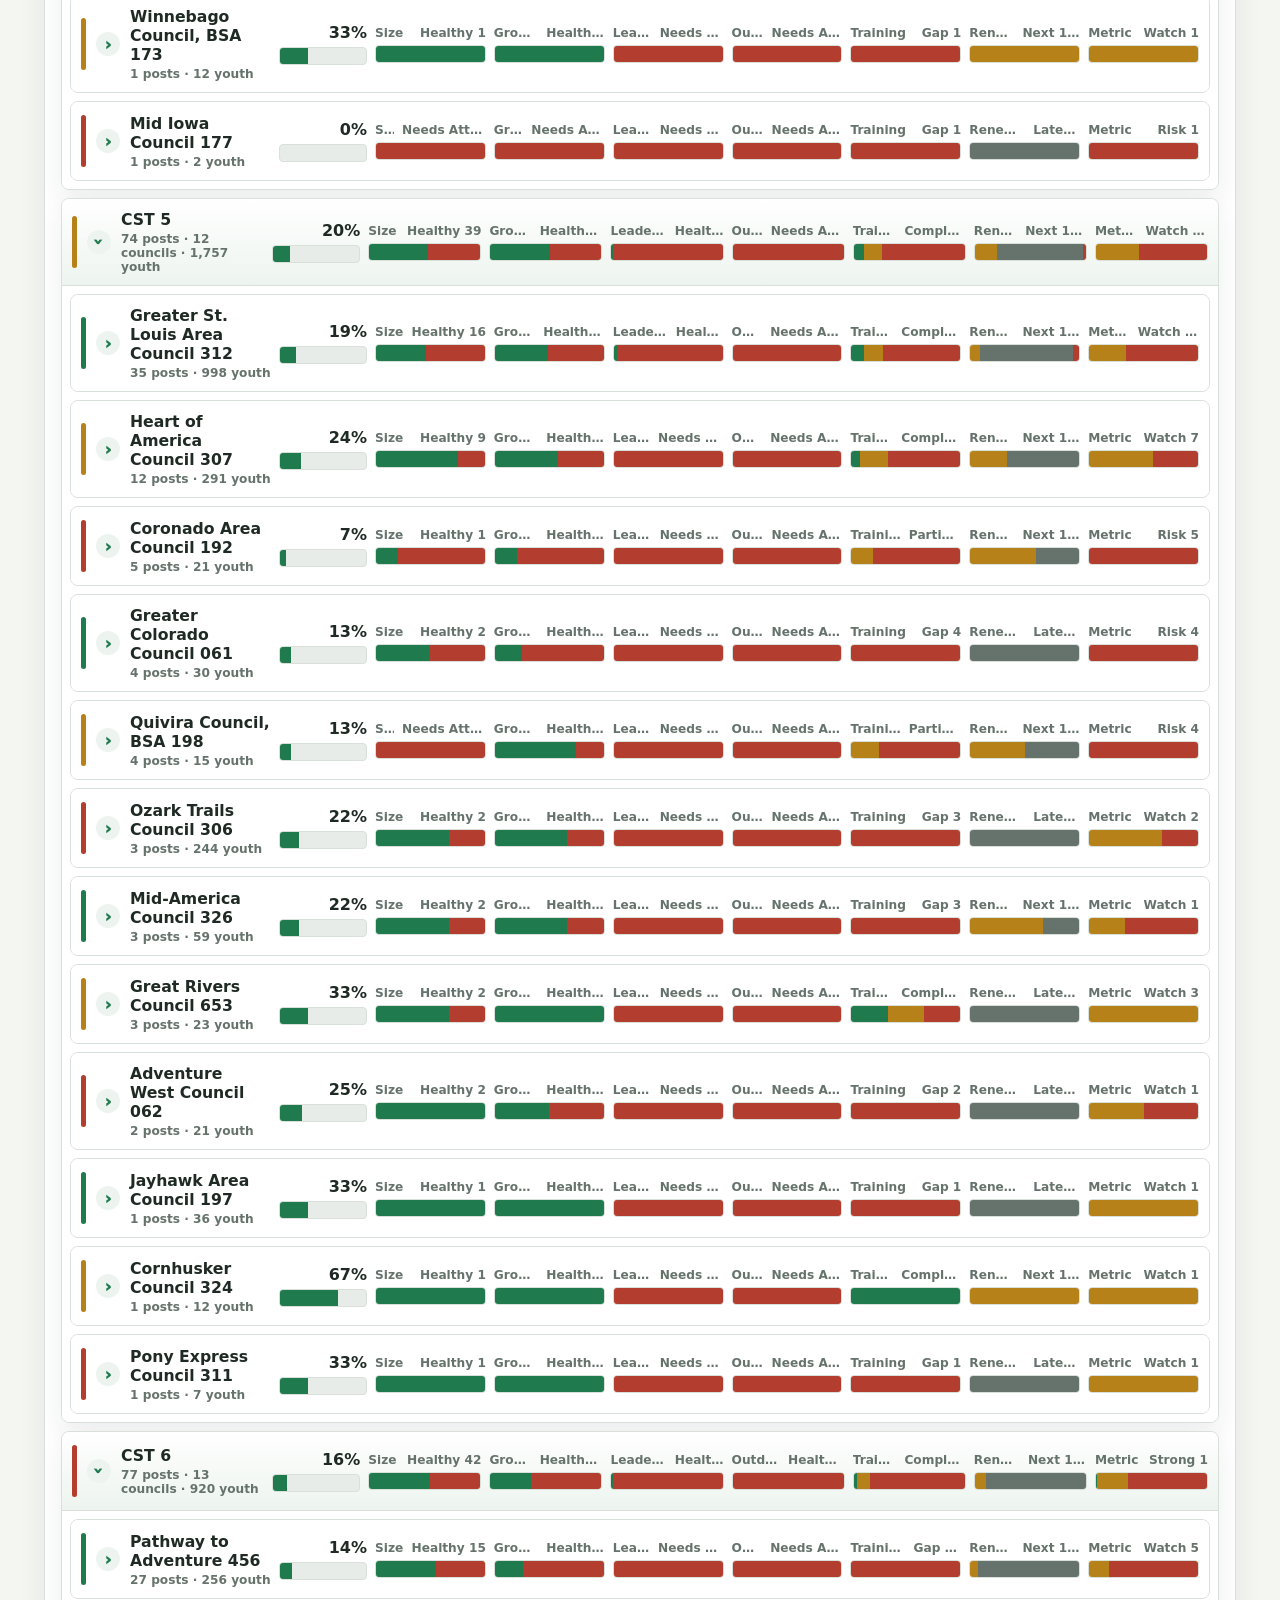
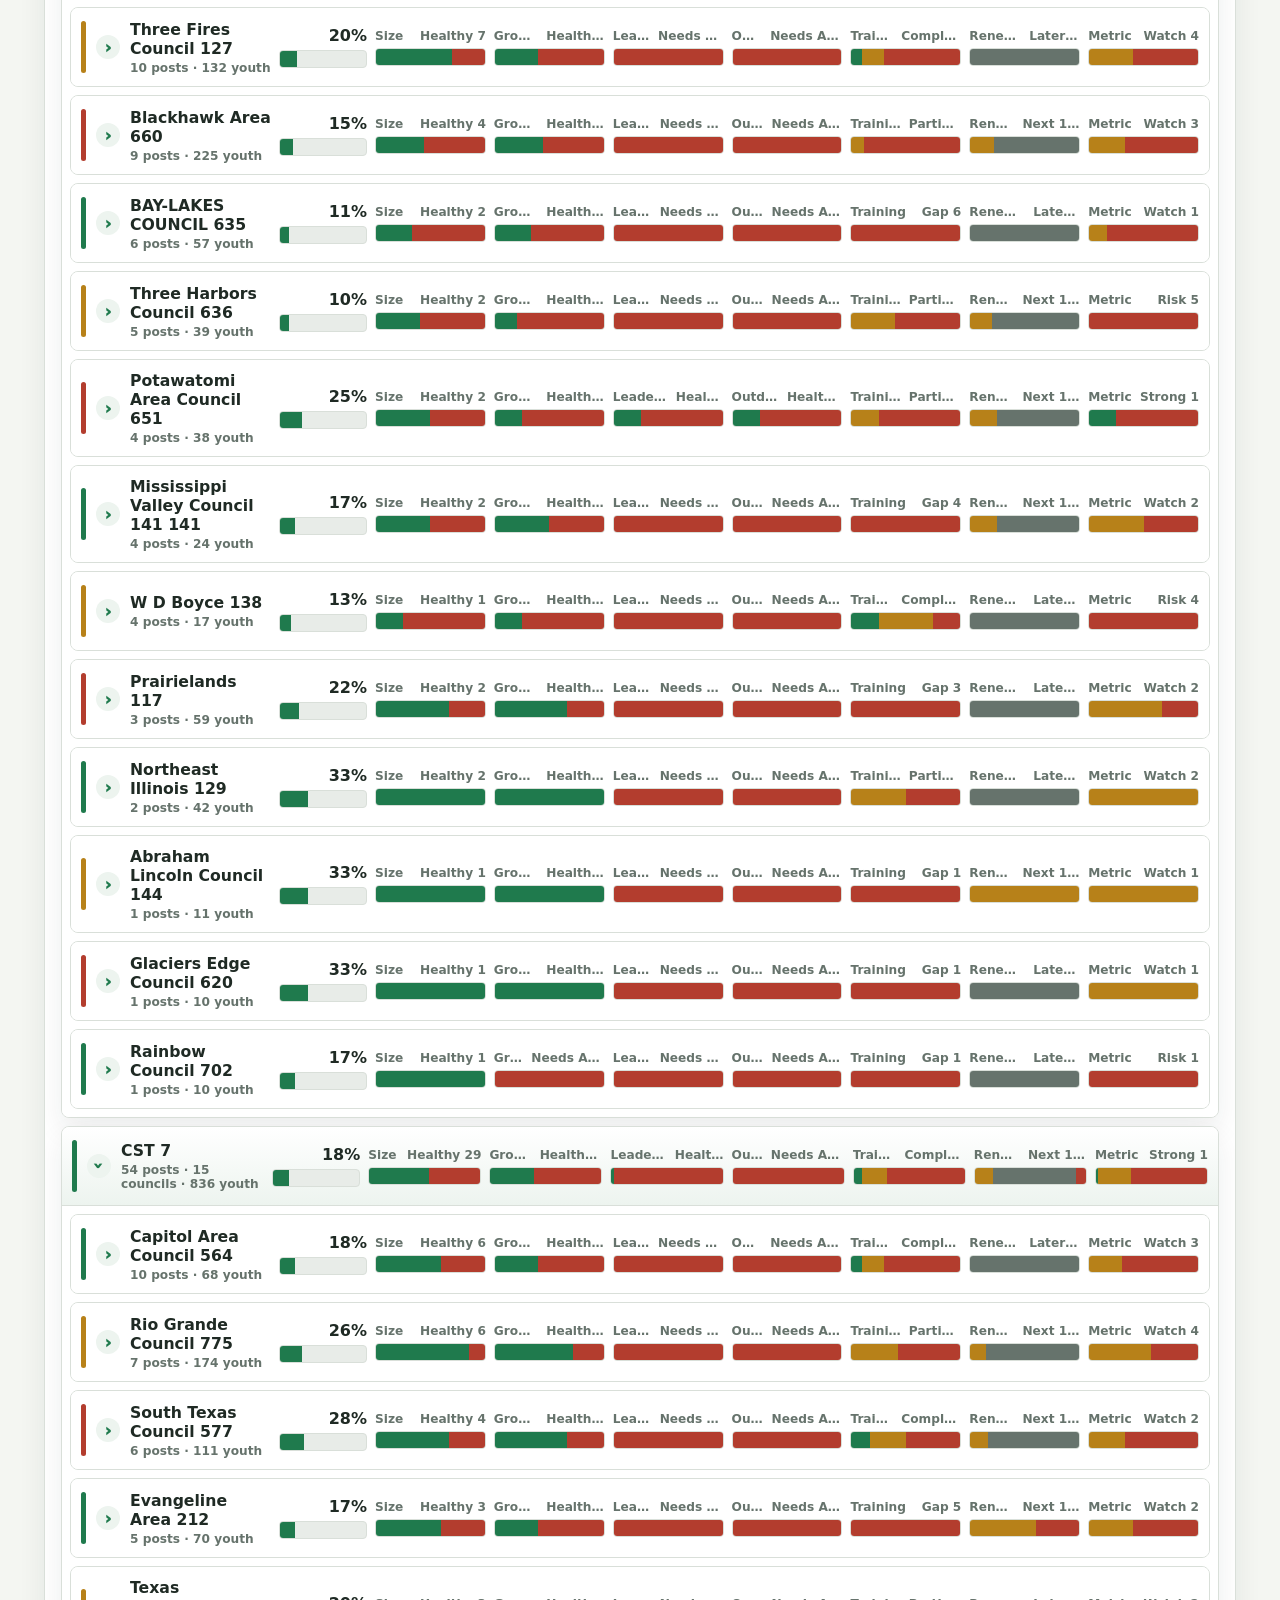
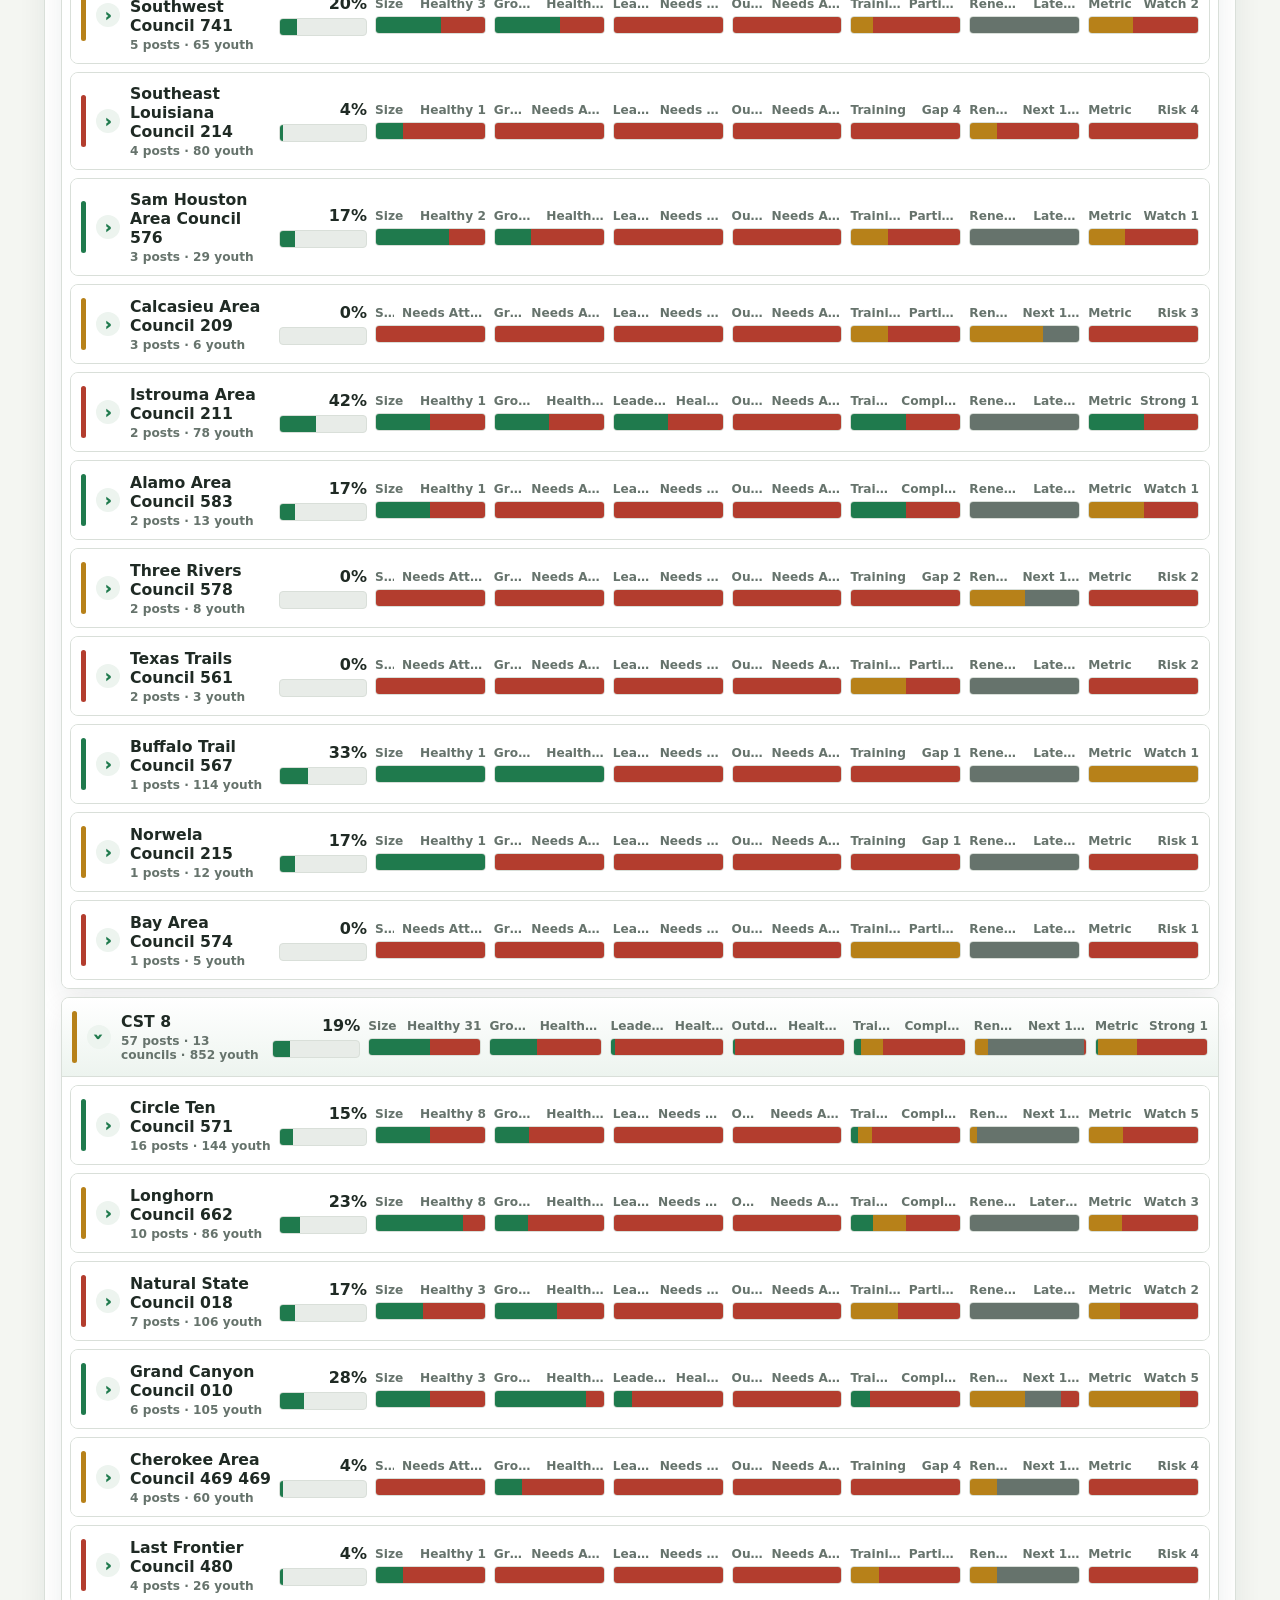
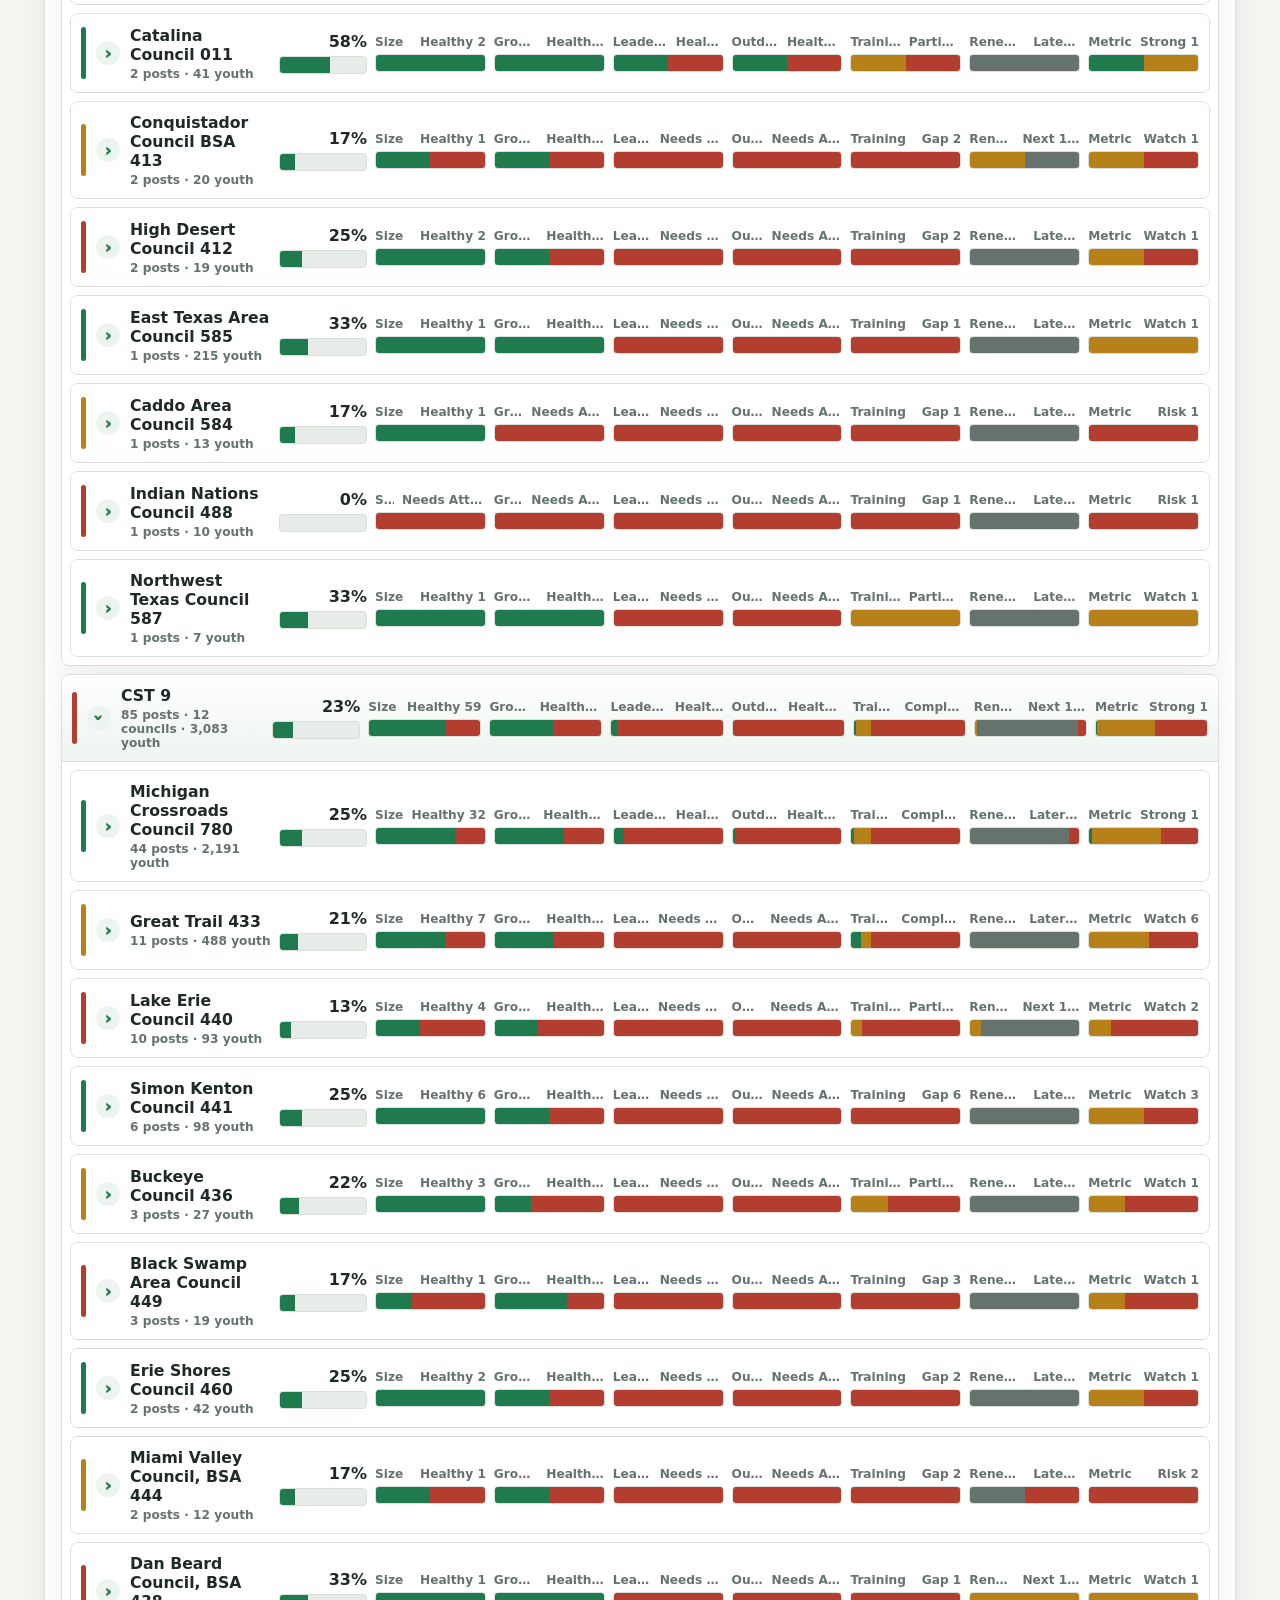
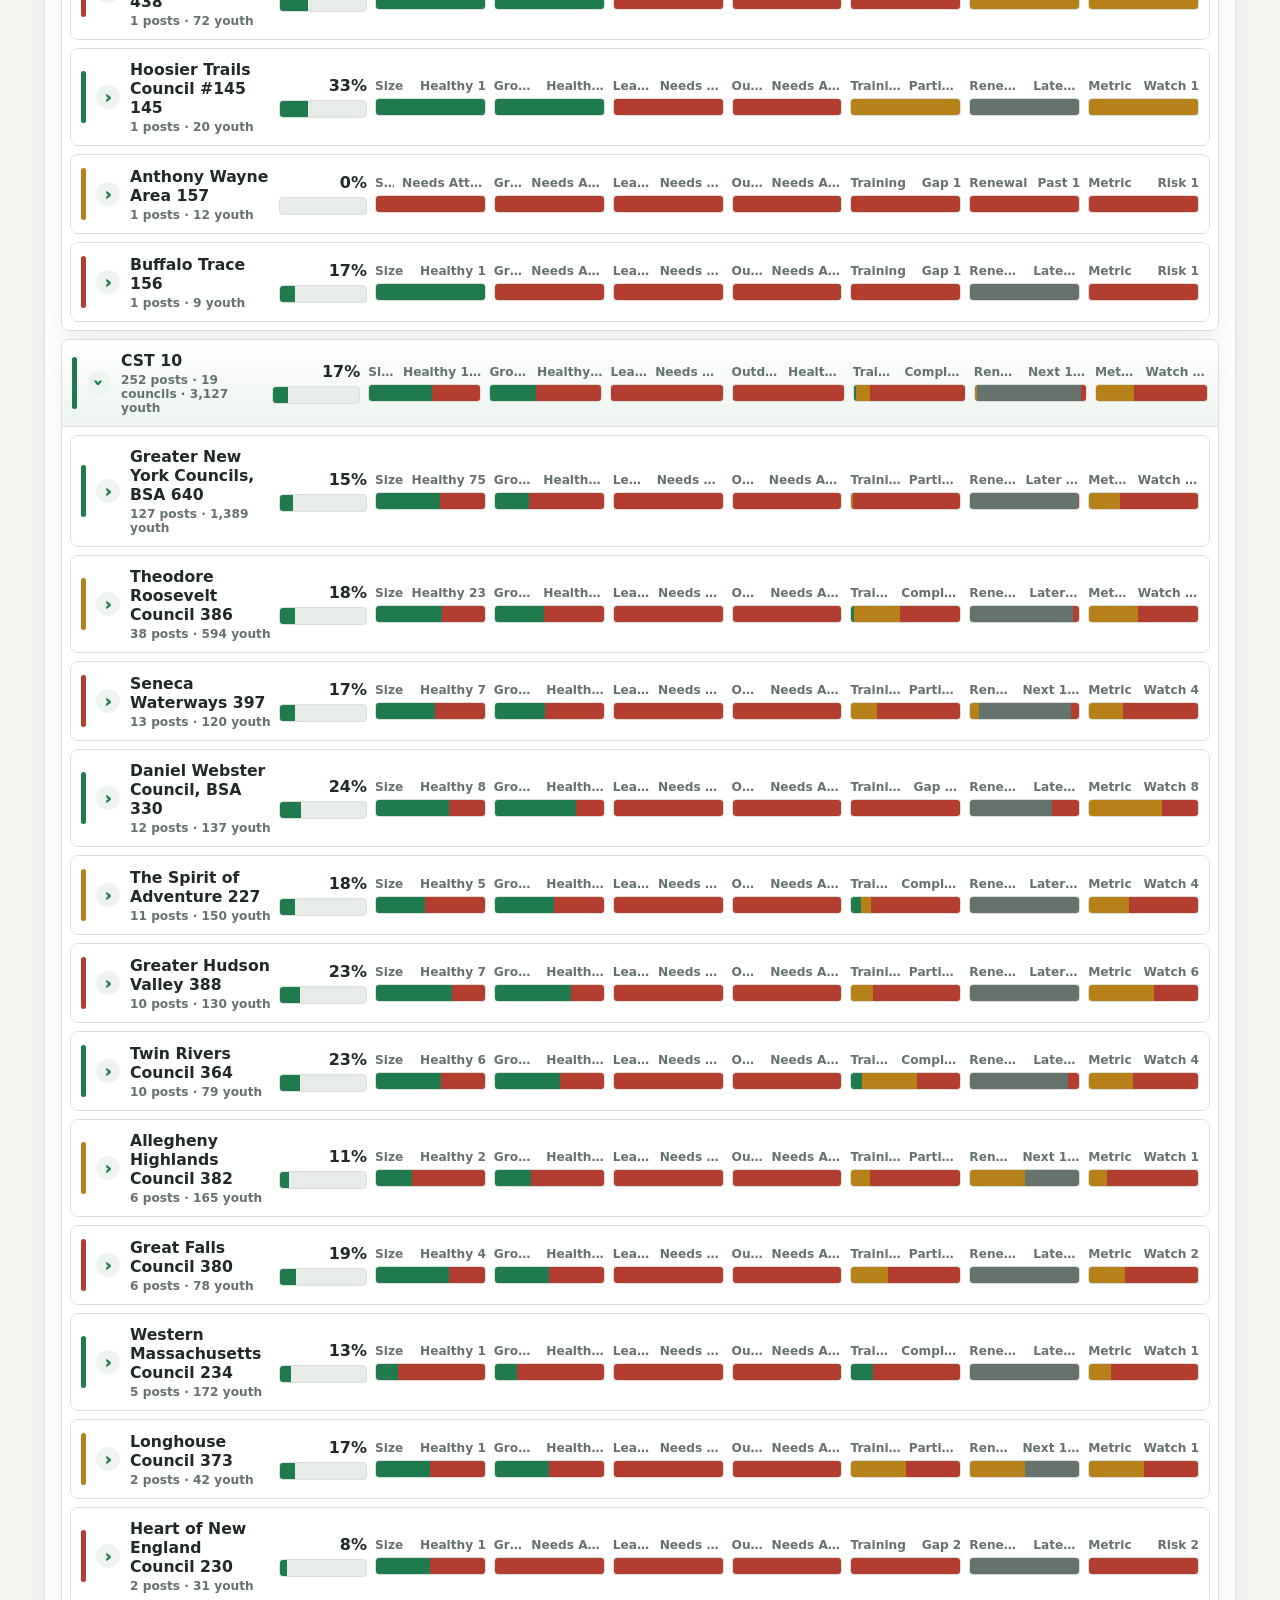
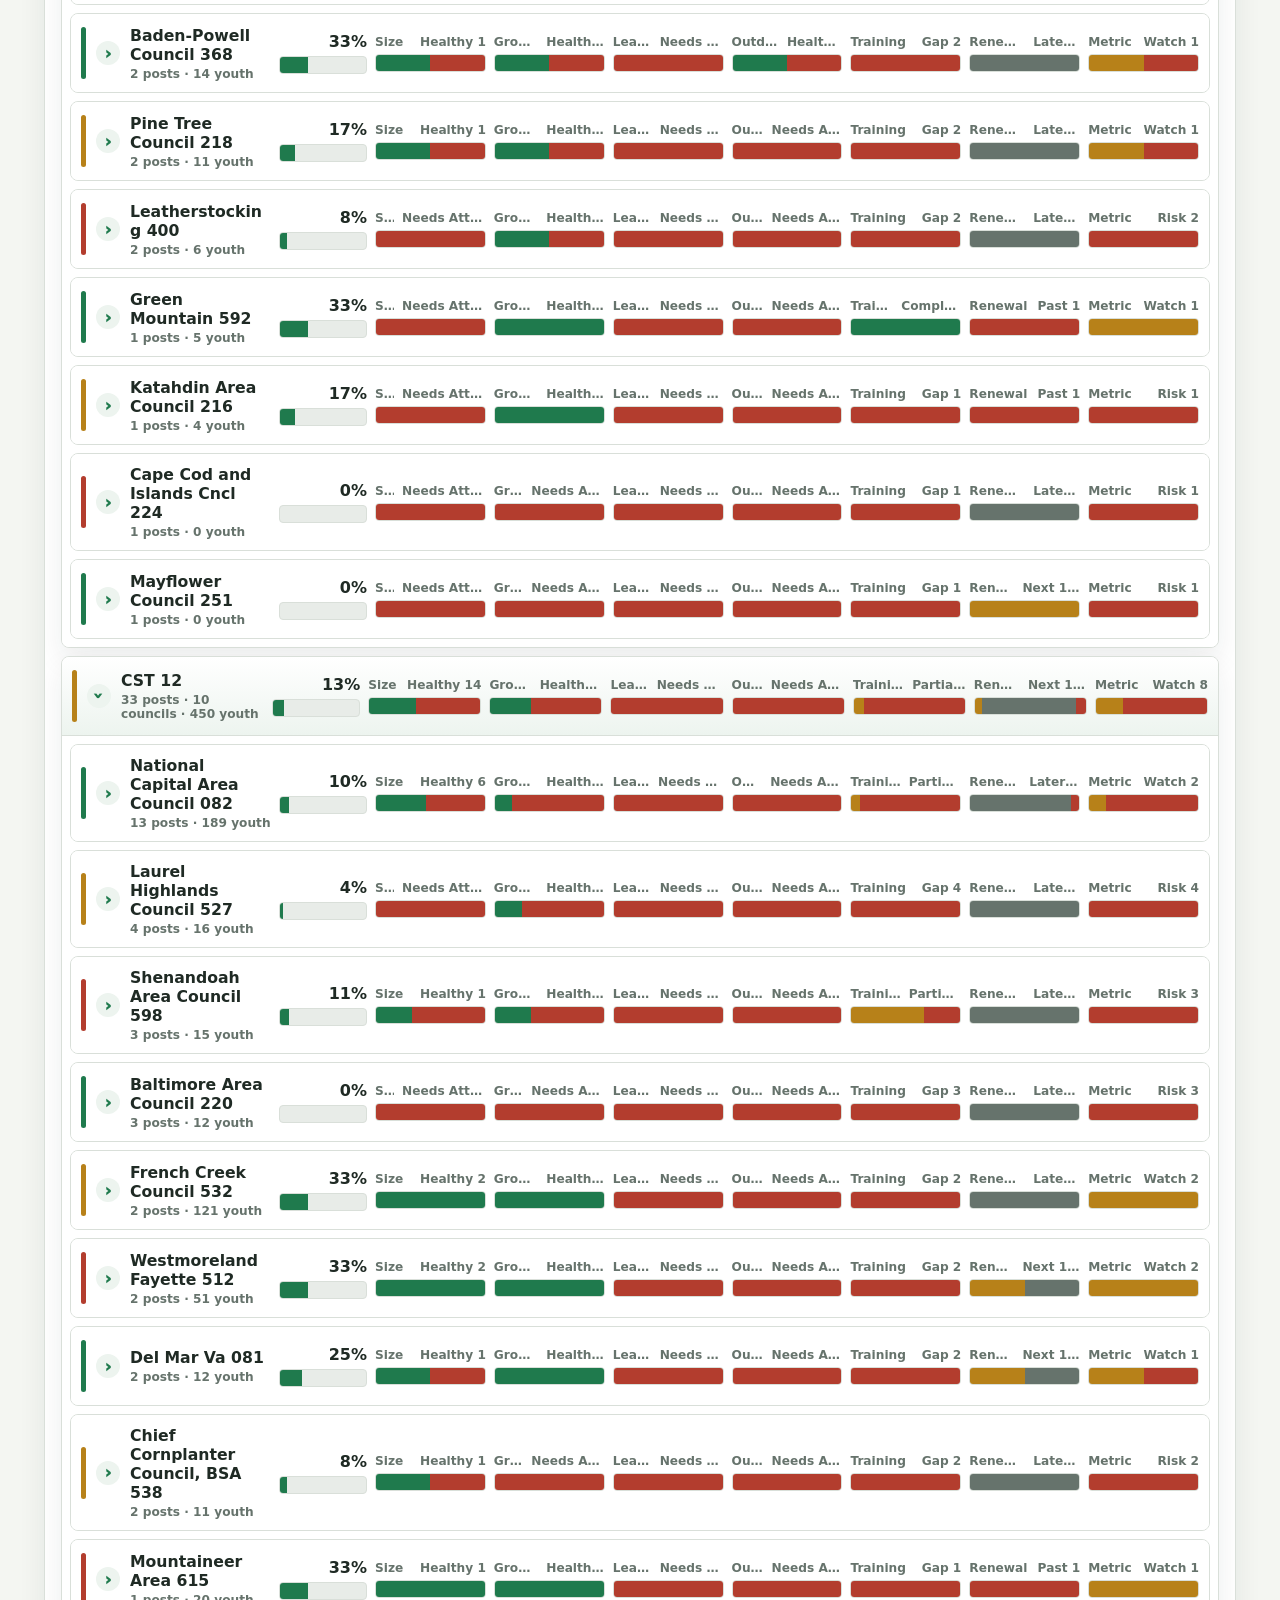
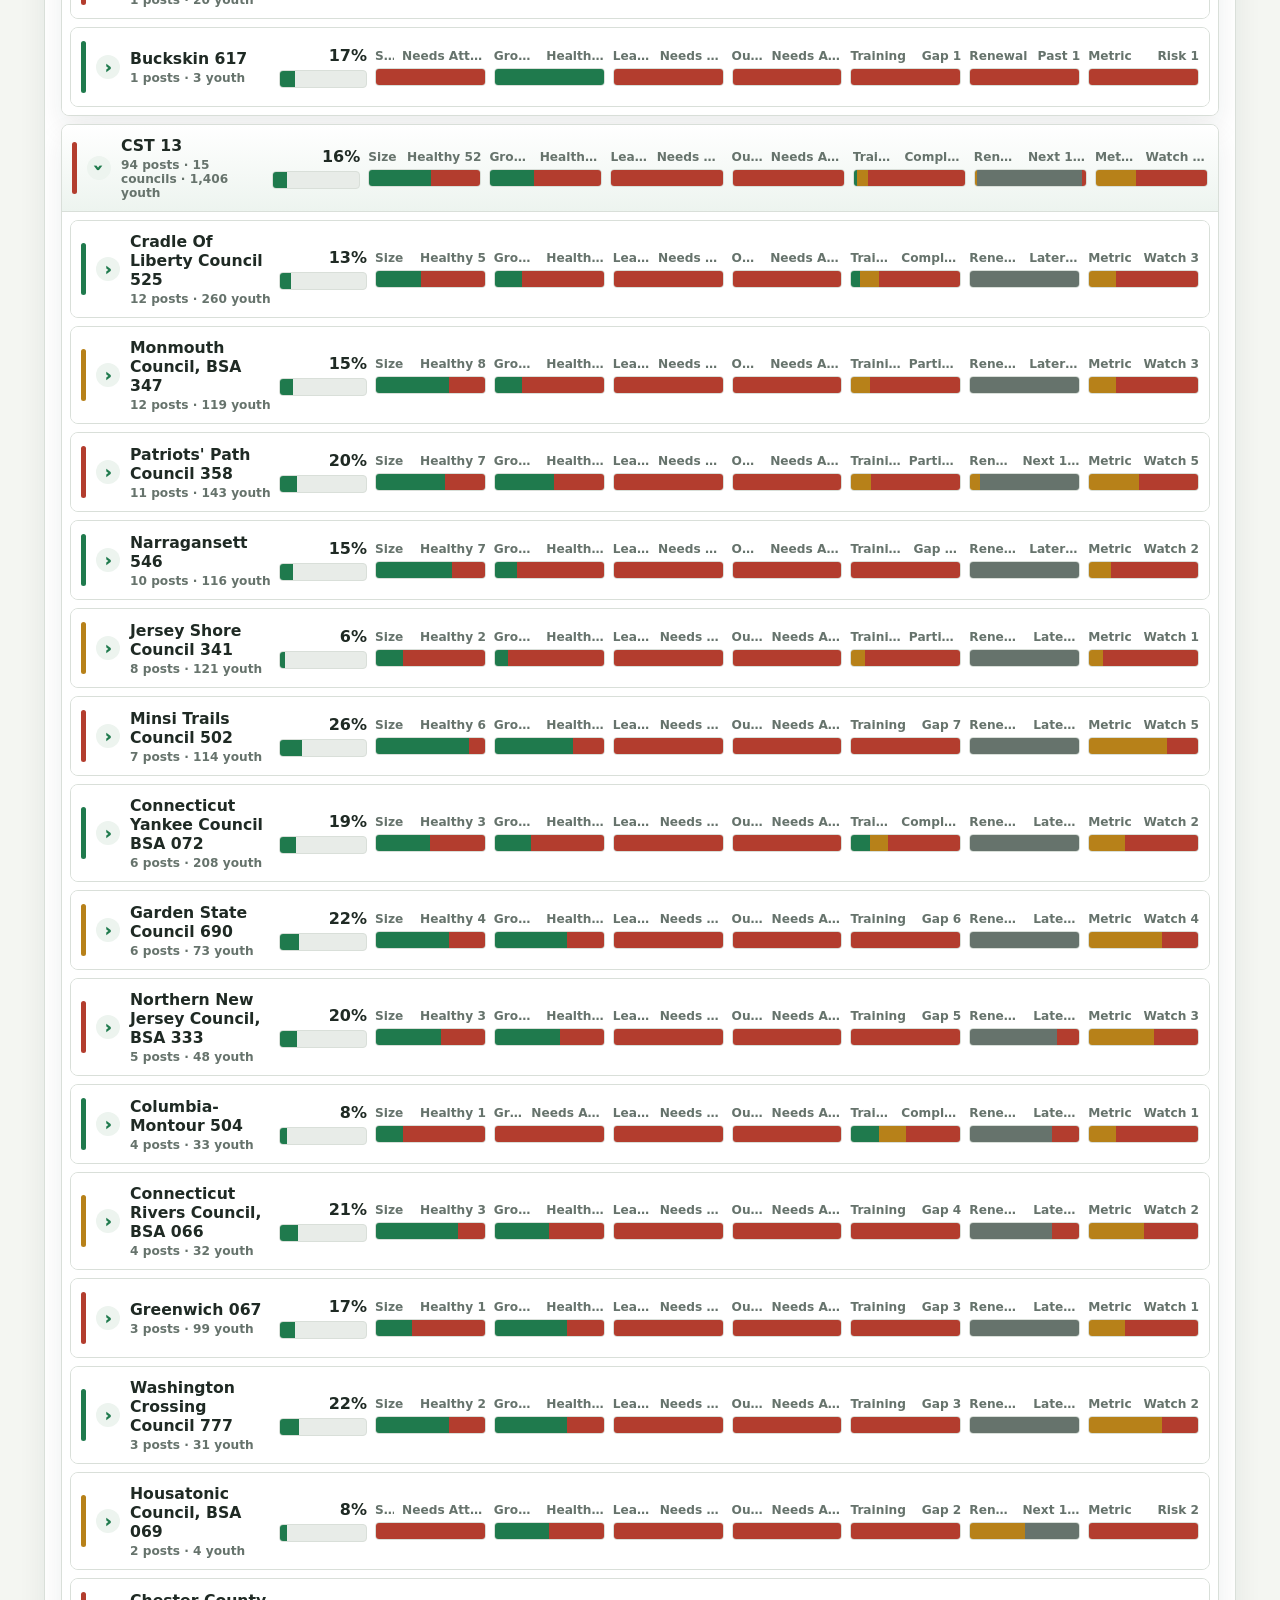
==== commit b2772ef7: "Add focus area metrics panel" ====
--- a/src/index.html
+++ b/src/index.html
@@ -88,11 +88,15 @@
           <div id="groupRows" class="group-rows"></div>
         </div>
         <aside id="postDetail" class="post-detail empty-state">
-          Select a post row to see contact, renewal, youth, and metric detail.
+          Select a post row to see renewal, youth, and metric detail.
         </aside>
       </section>
 
       <section class="breakdown-grid" aria-label="Breakdowns">
+        <article class="focus-summary-panel">
+          <h2>Focus Area Metrics</h2>
+          <div id="focusSummary" class="focus-summary"></div>
+        </article>
         <article>
           <h2>CST Summary</h2>
           <div id="cstBars"></div>
--- a/src/exploring-dashboard.css
+++ b/src/exploring-dashboard.css
@@ -597,6 +597,60 @@
   height: 100%;
 }
 
+.focus-summary-panel {
+  grid-column: 1 / -1;
+}
+
+.focus-summary-table {
+  display: grid;
+  gap: 6px;
+}
+
+.focus-summary-row {
+  align-items: center;
+  border: 1px solid var(--line);
+  border-radius: 8px;
+  display: grid;
+  gap: 10px;
+  grid-template-columns: minmax(180px, 1.7fr) repeat(6, minmax(82px, 1fr));
+  min-height: 54px;
+  padding: 9px 10px;
+}
+
+.focus-summary-header {
+  background: var(--panel-2);
+  color: var(--muted);
+  font-size: 0.72rem;
+  font-weight: 900;
+  min-height: 36px;
+  text-transform: uppercase;
+}
+
+.focus-summary-main {
+  display: grid;
+  gap: 6px;
+  min-width: 0;
+}
+
+.focus-summary-main strong {
+  overflow: hidden;
+  text-overflow: ellipsis;
+  white-space: nowrap;
+}
+
+.focus-summary-row > span {
+  font-weight: 800;
+  min-width: 0;
+}
+
+.delta.positive {
+  color: var(--accent);
+}
+
+.delta.negative {
+  color: var(--accent-2);
+}
+
 .load-error {
   margin: 40px auto;
   max-width: 680px;
@@ -646,4 +700,16 @@
   .council-row > :not(.district-cell) {
     display: none;
   }
-}
+
+  .focus-summary-row {
+    grid-template-columns: repeat(2, minmax(0, 1fr));
+  }
+
+  .focus-summary-header {
+    display: none;
+  }
+
+  .focus-summary-main {
+    grid-column: 1 / -1;
+  }
+}
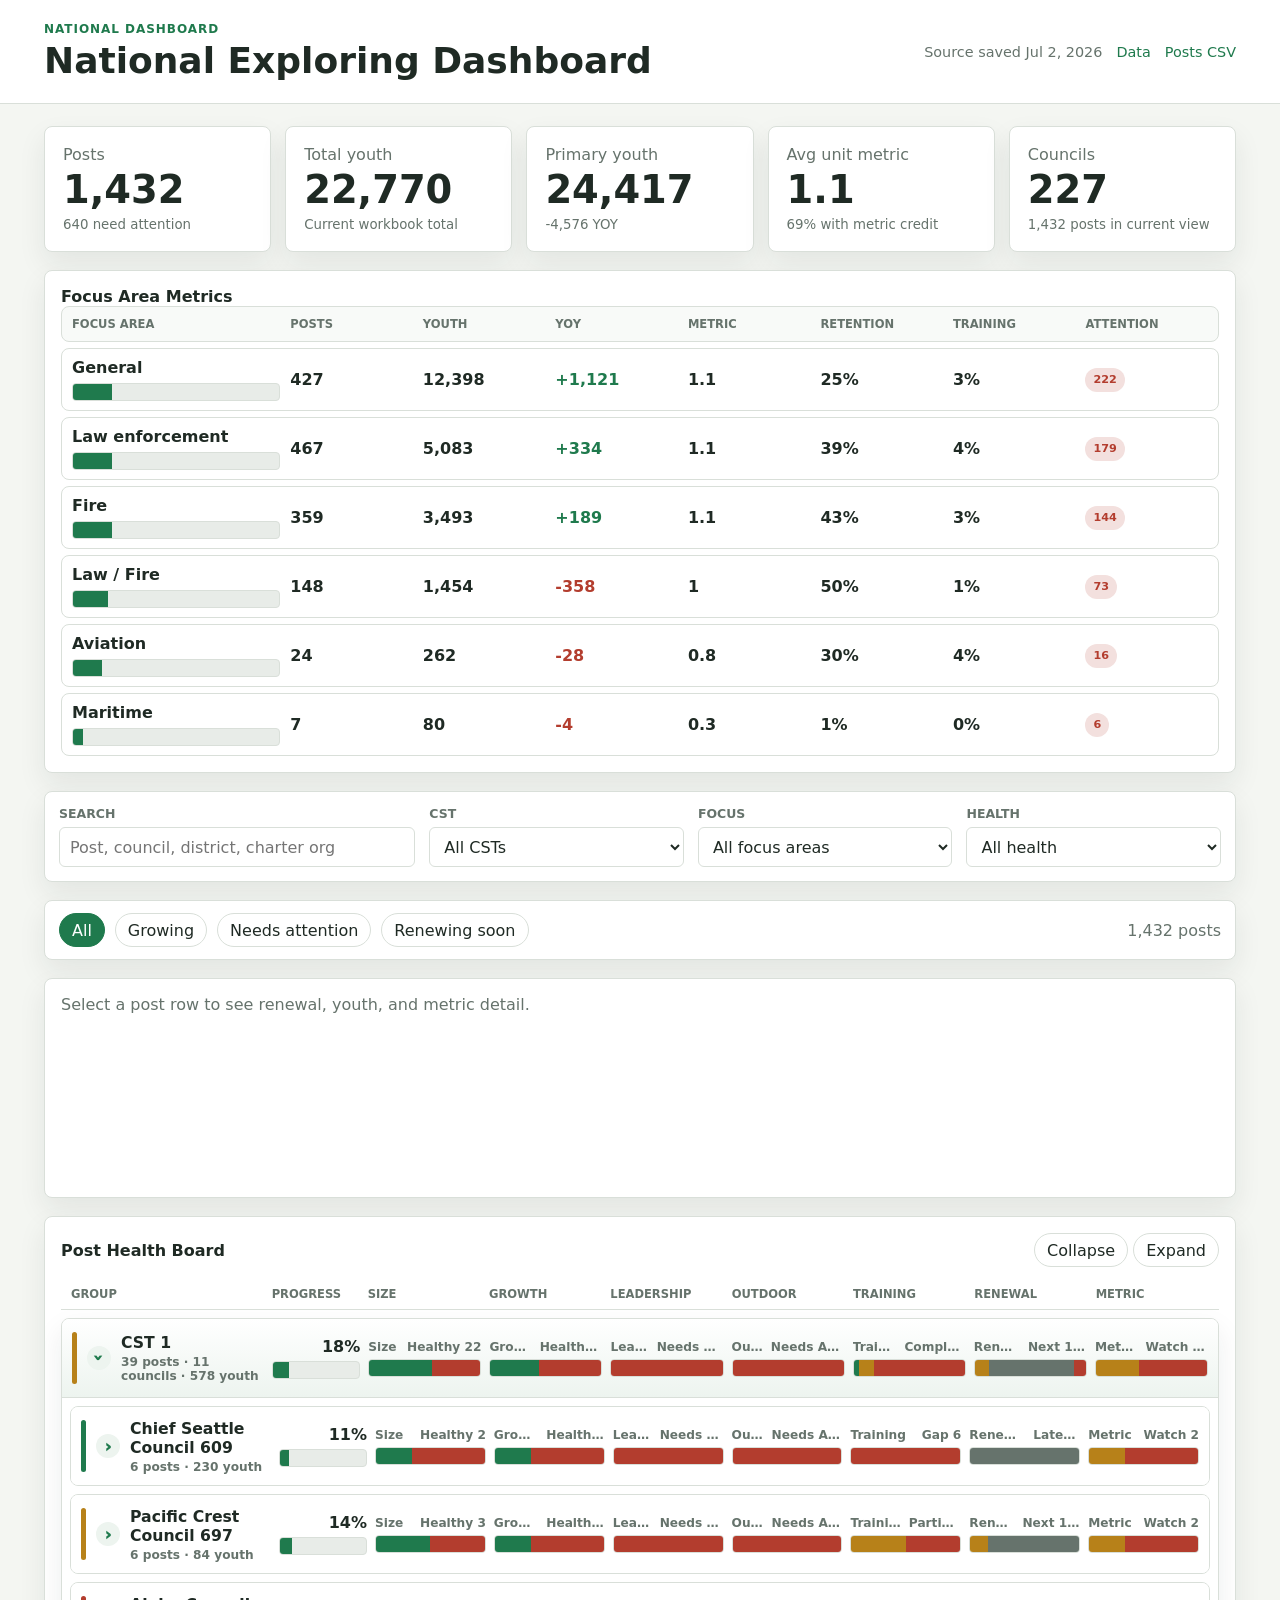
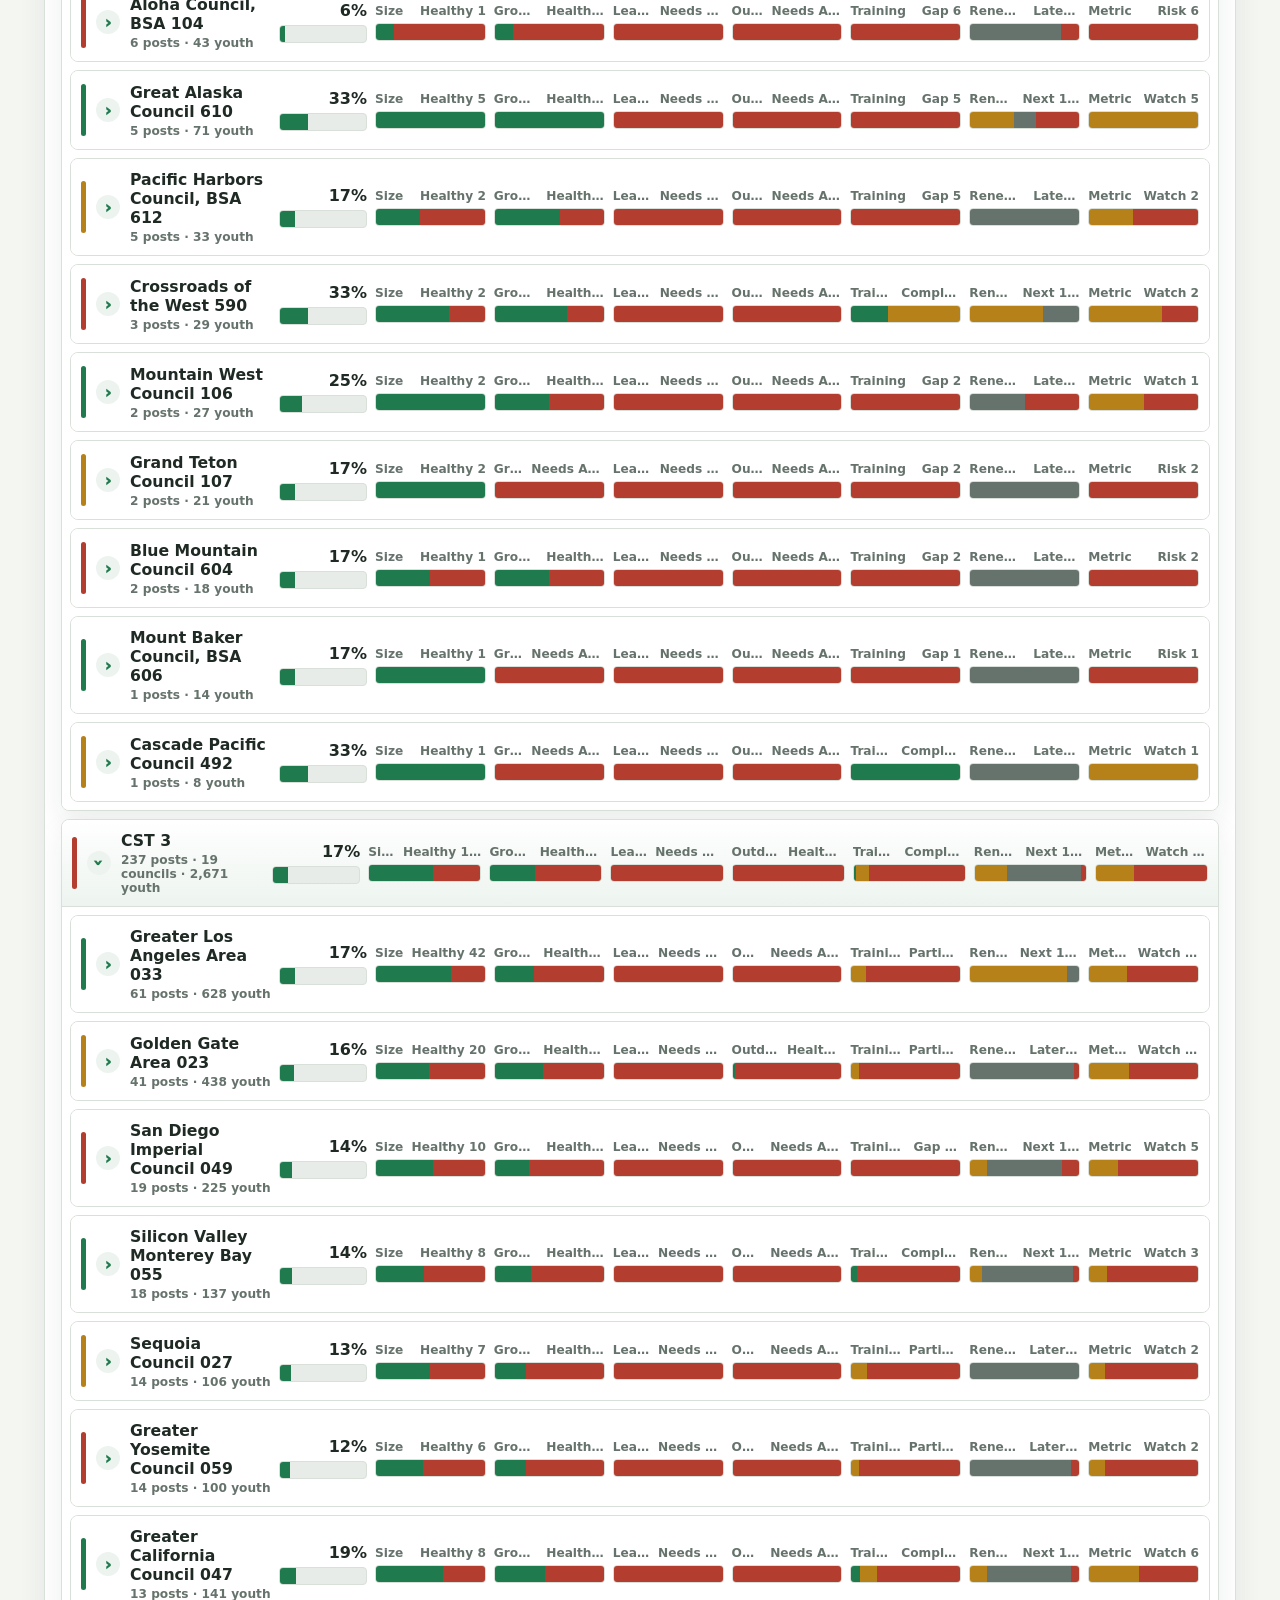
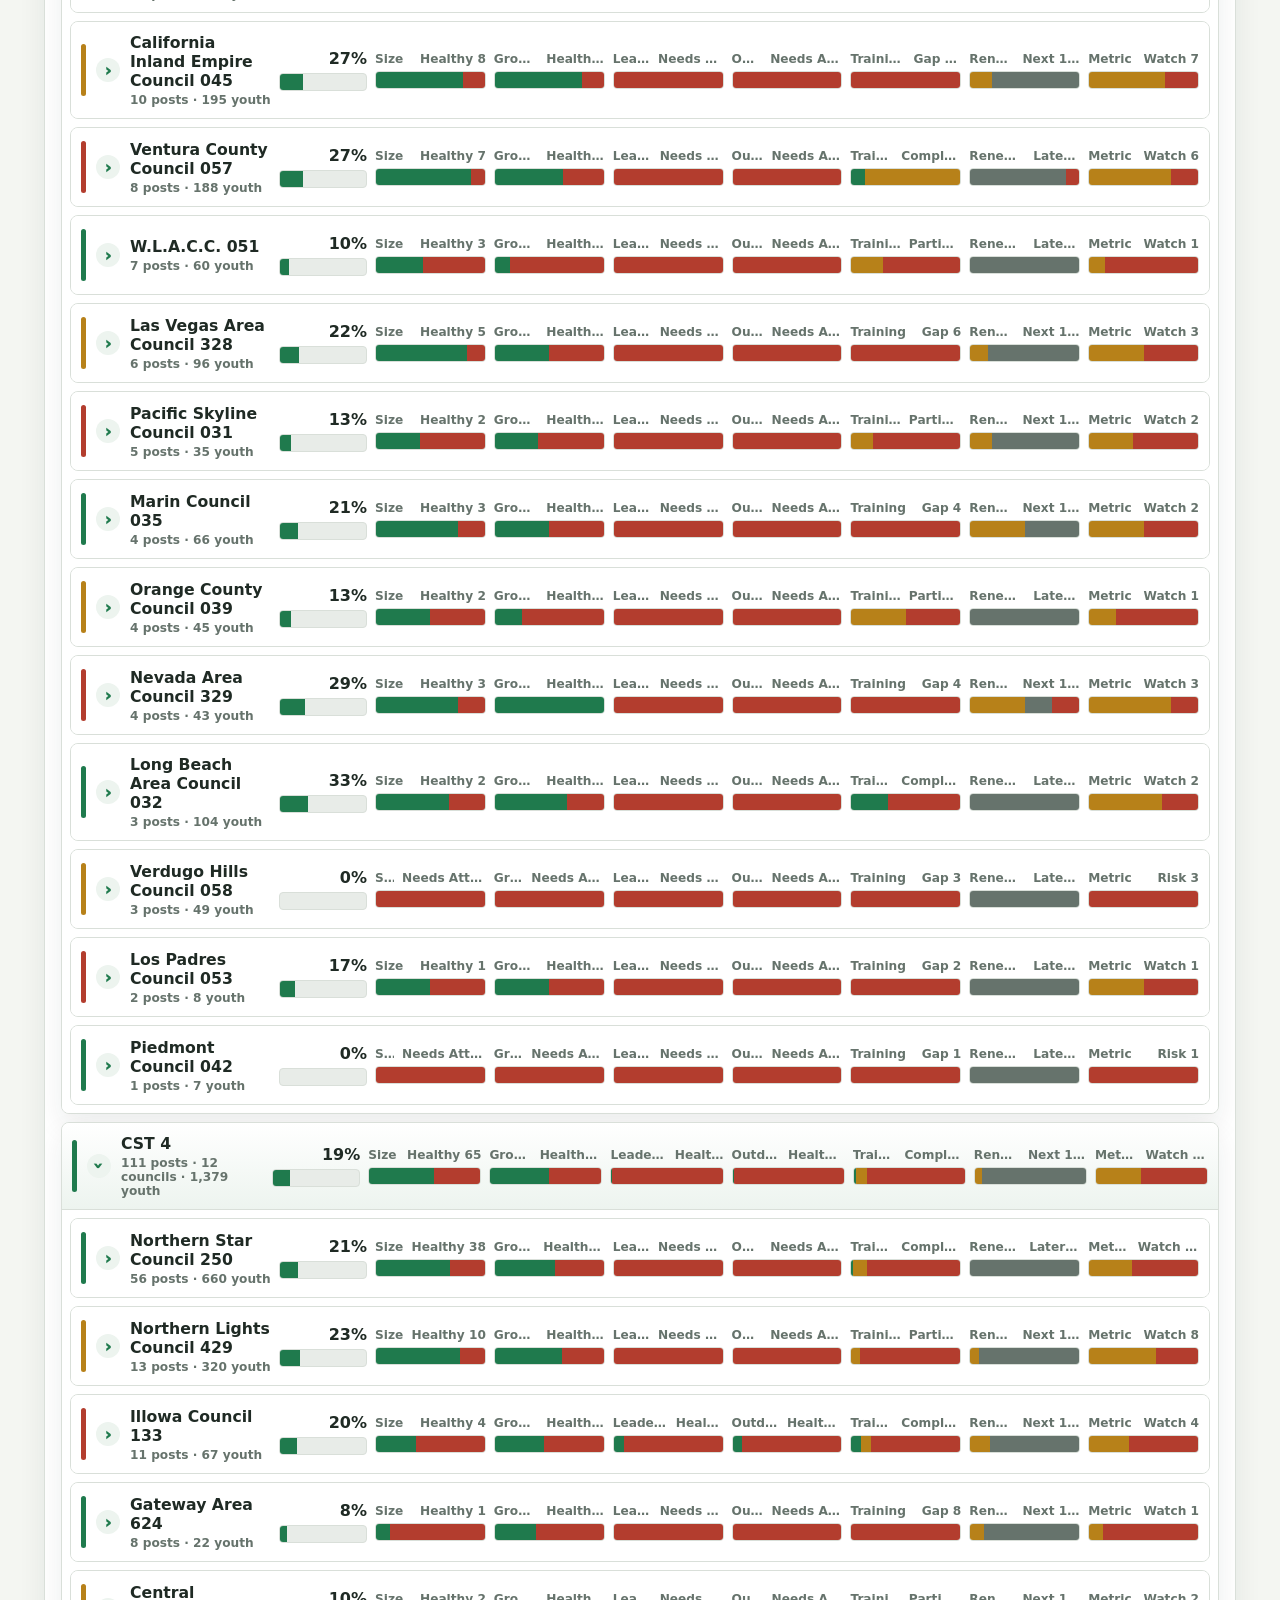
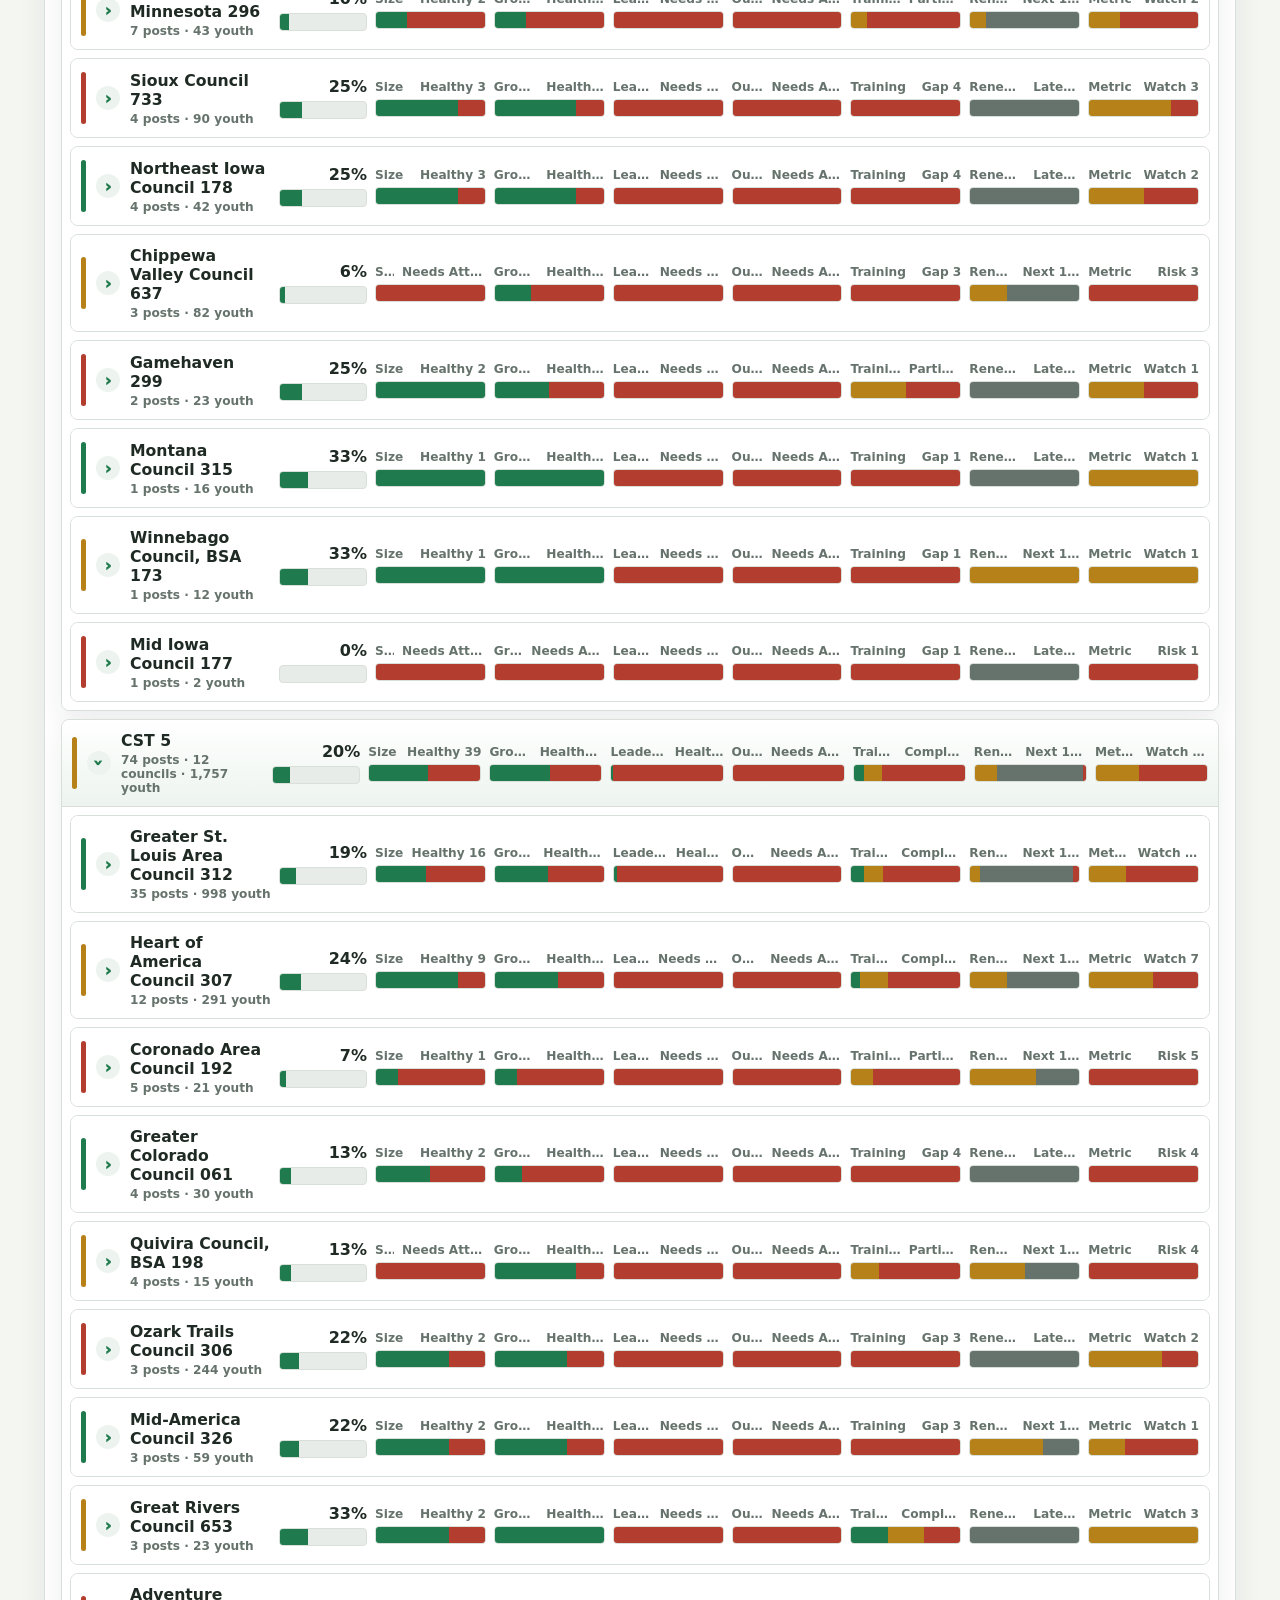
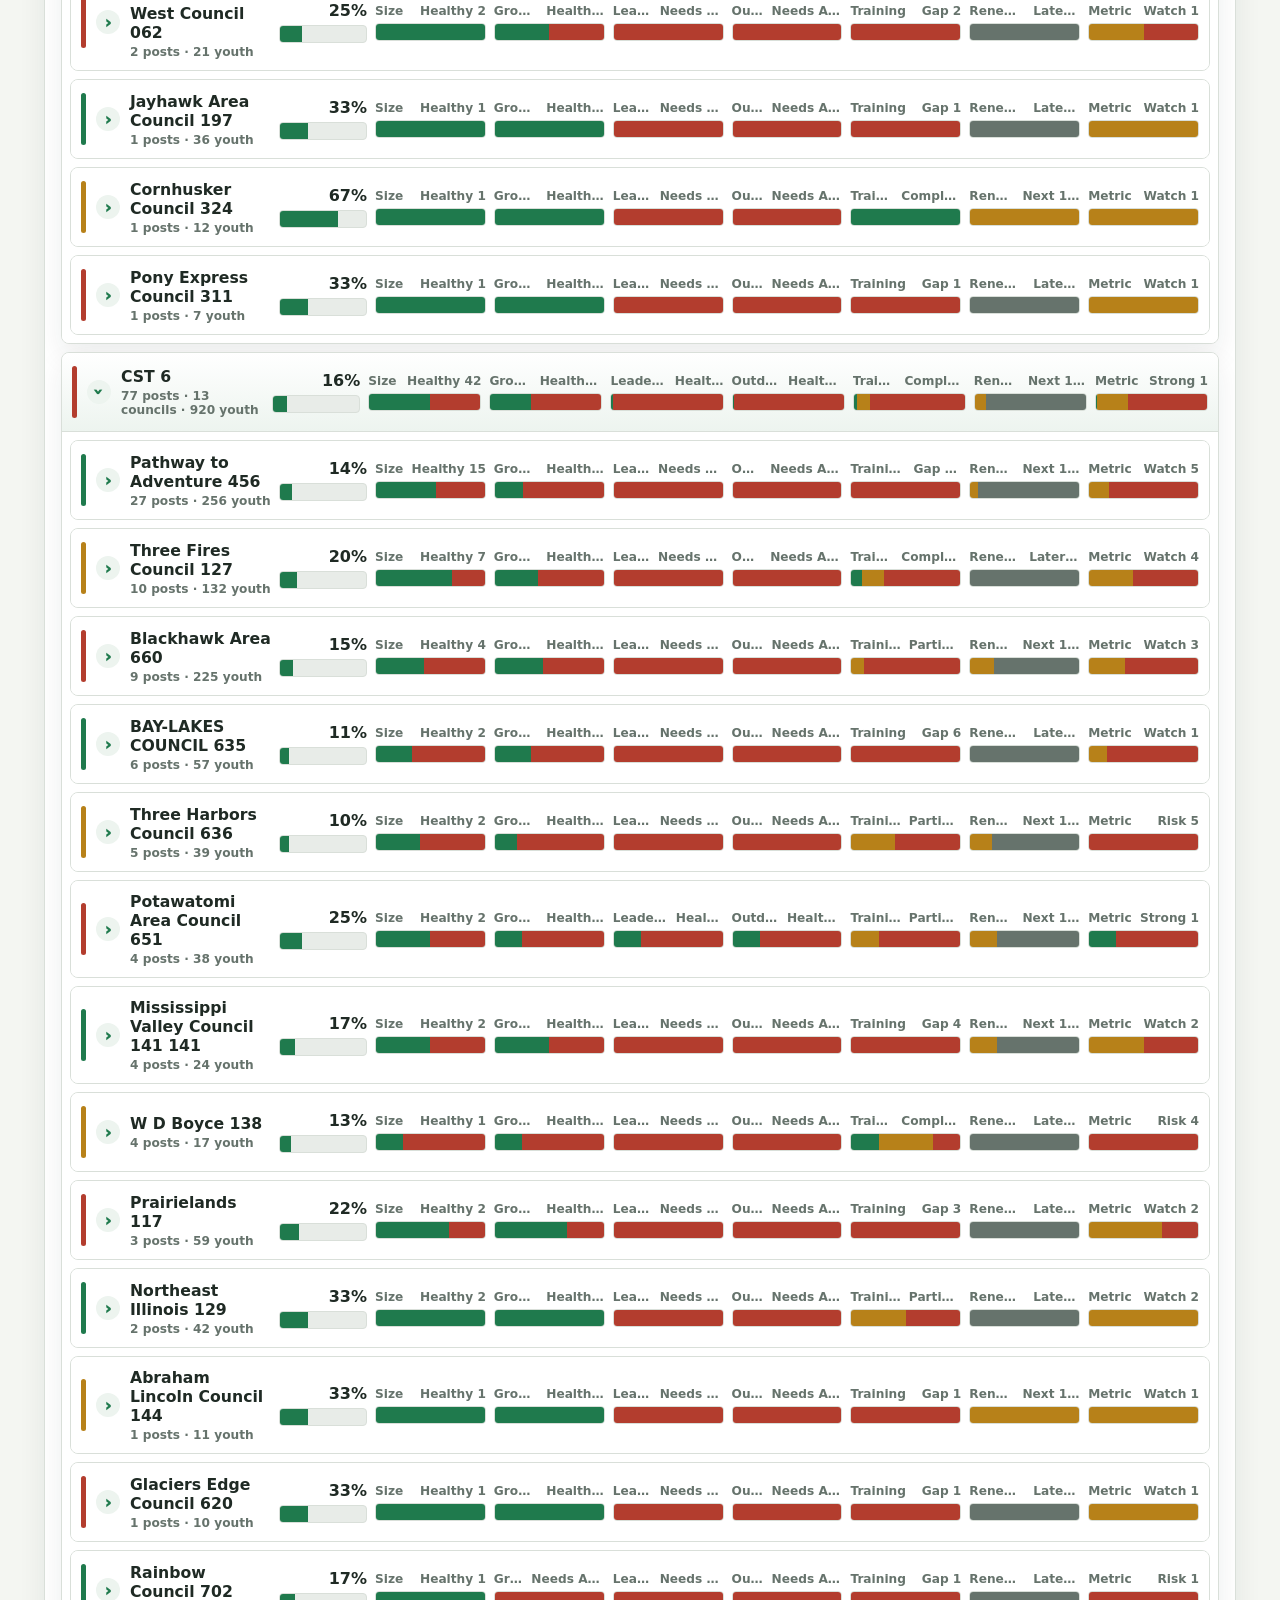
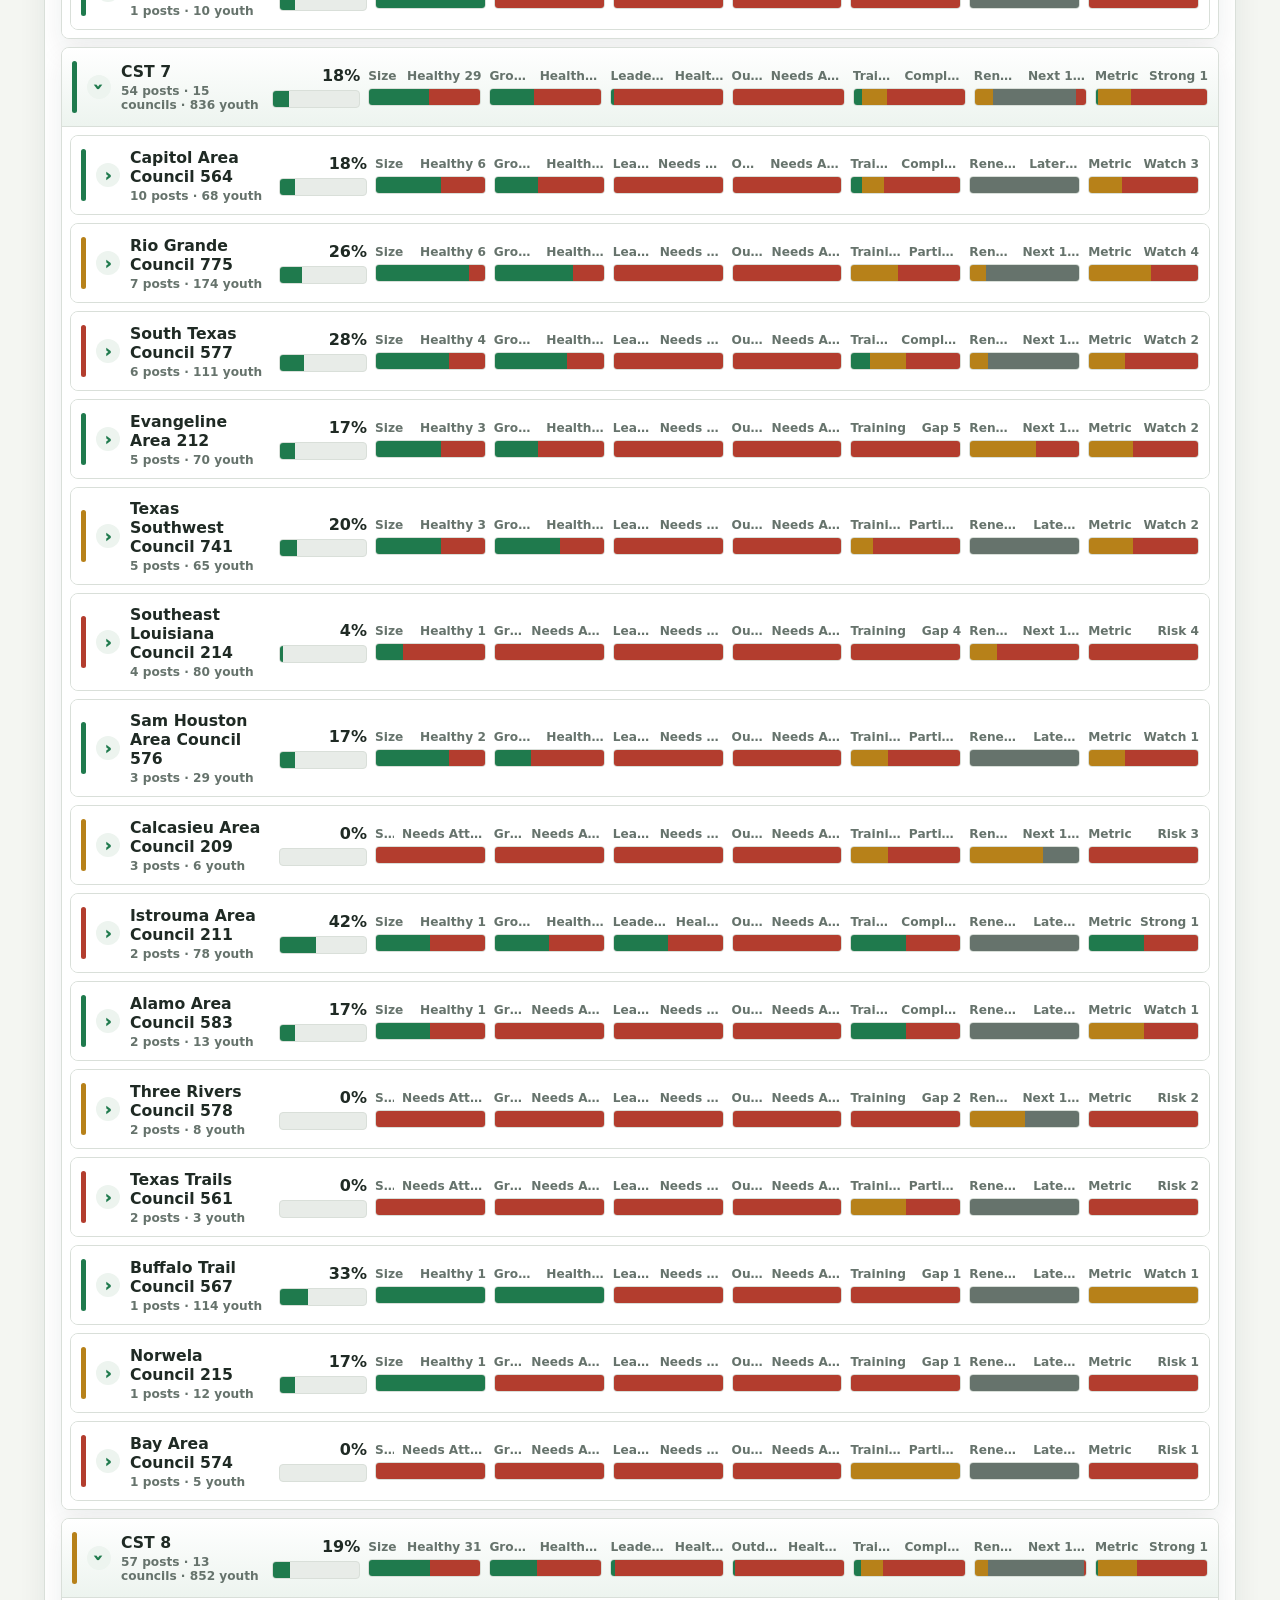
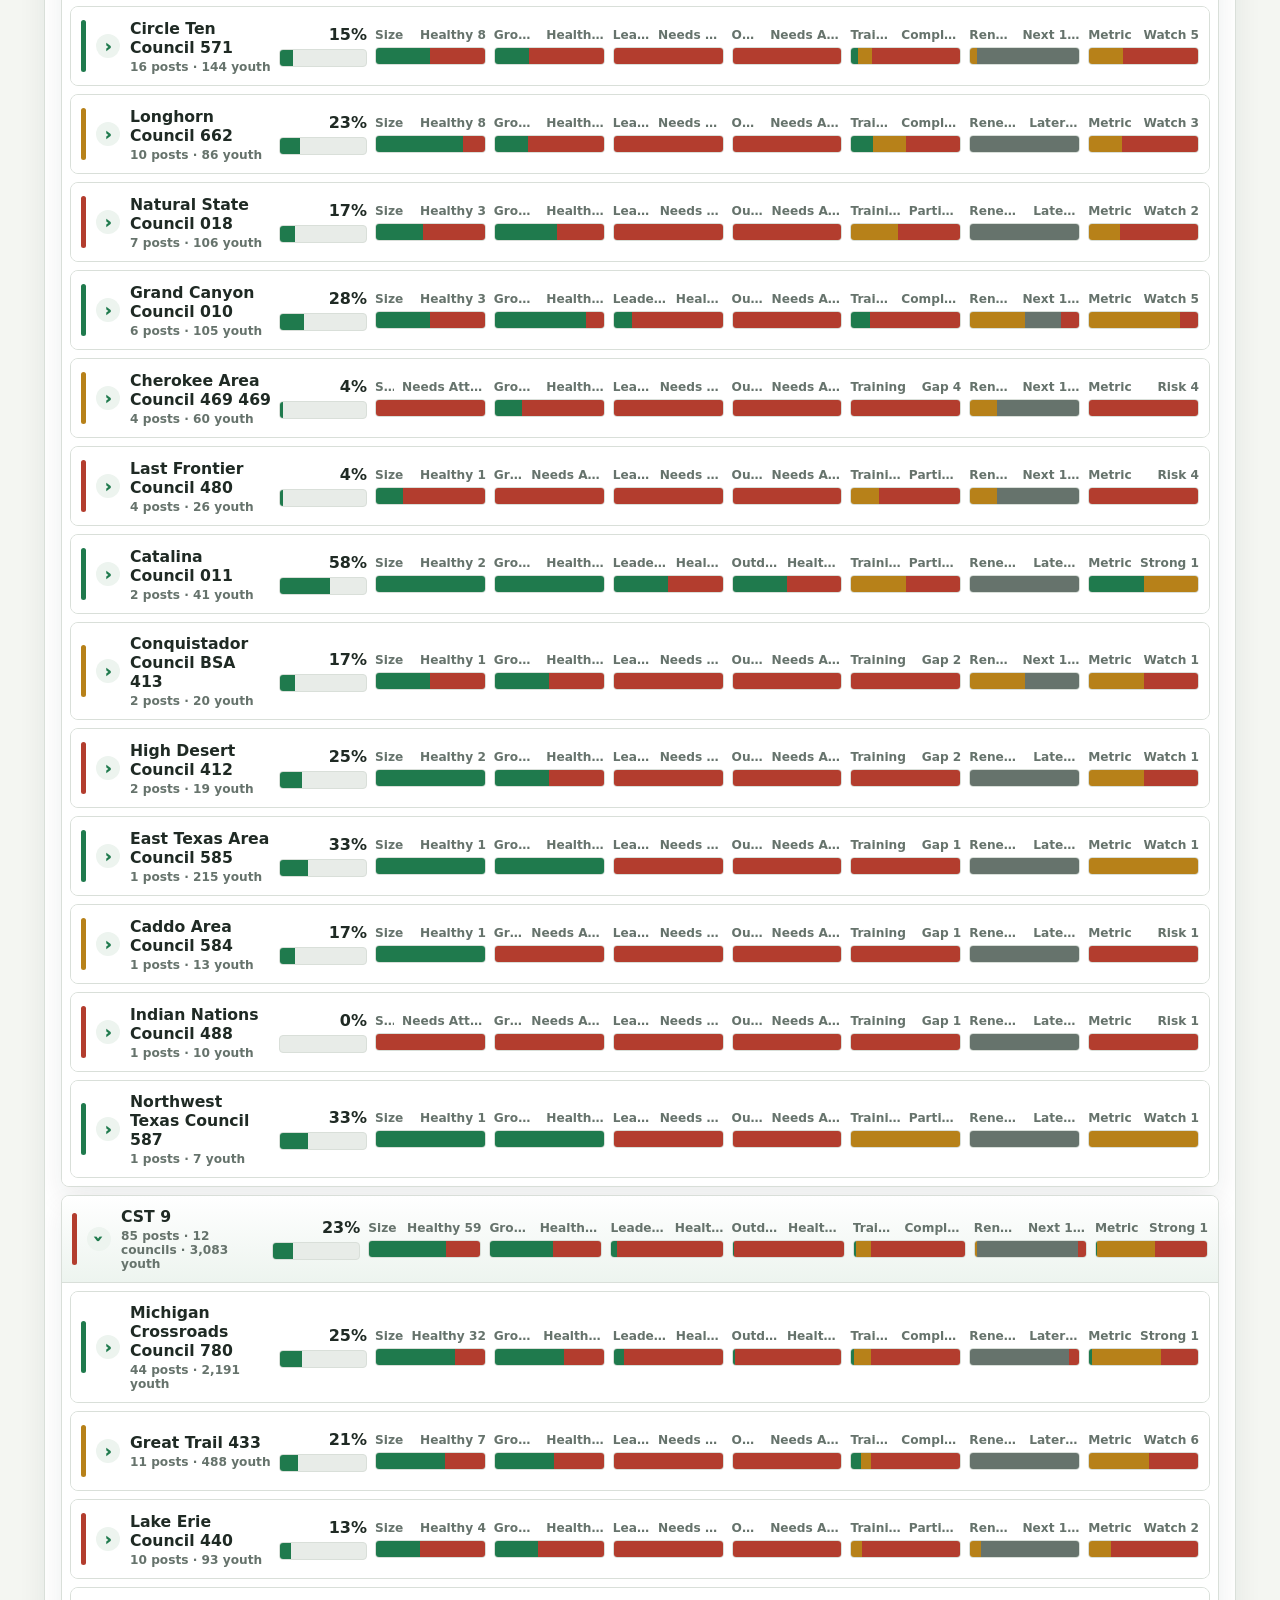
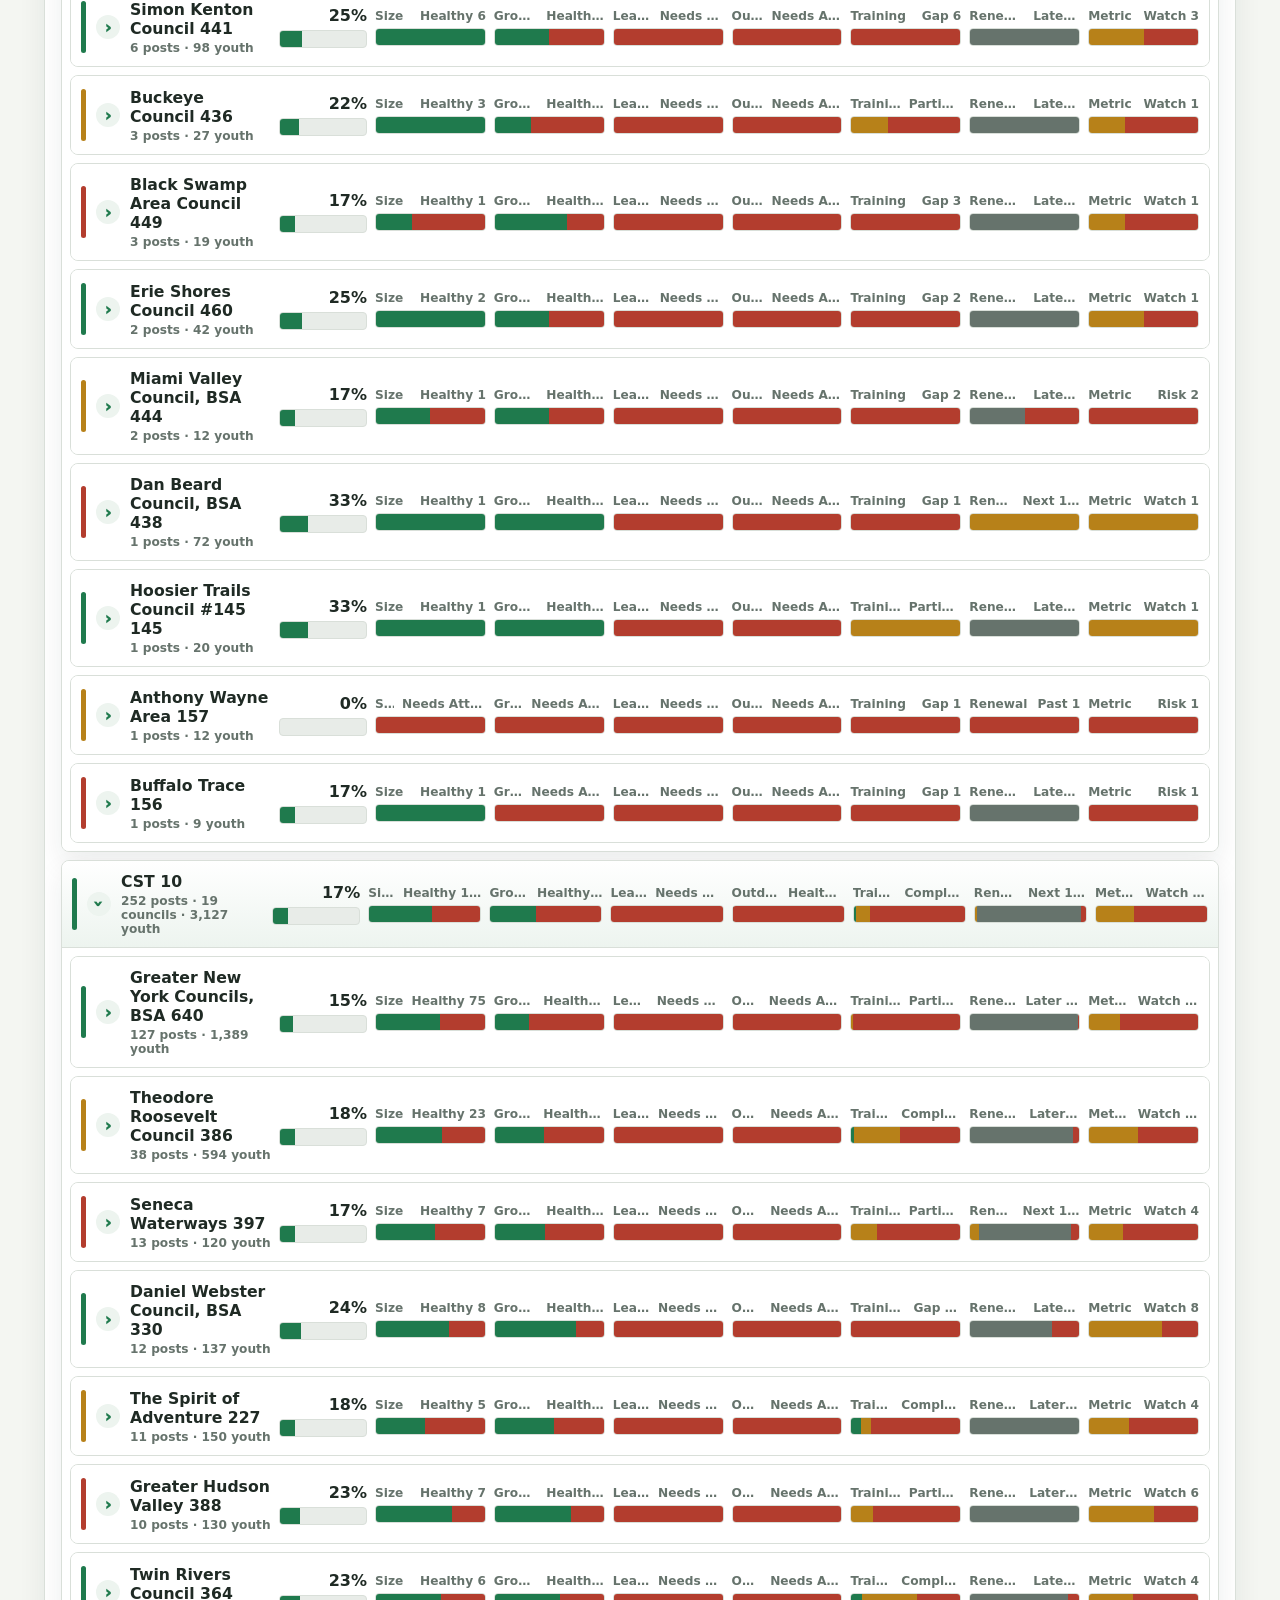
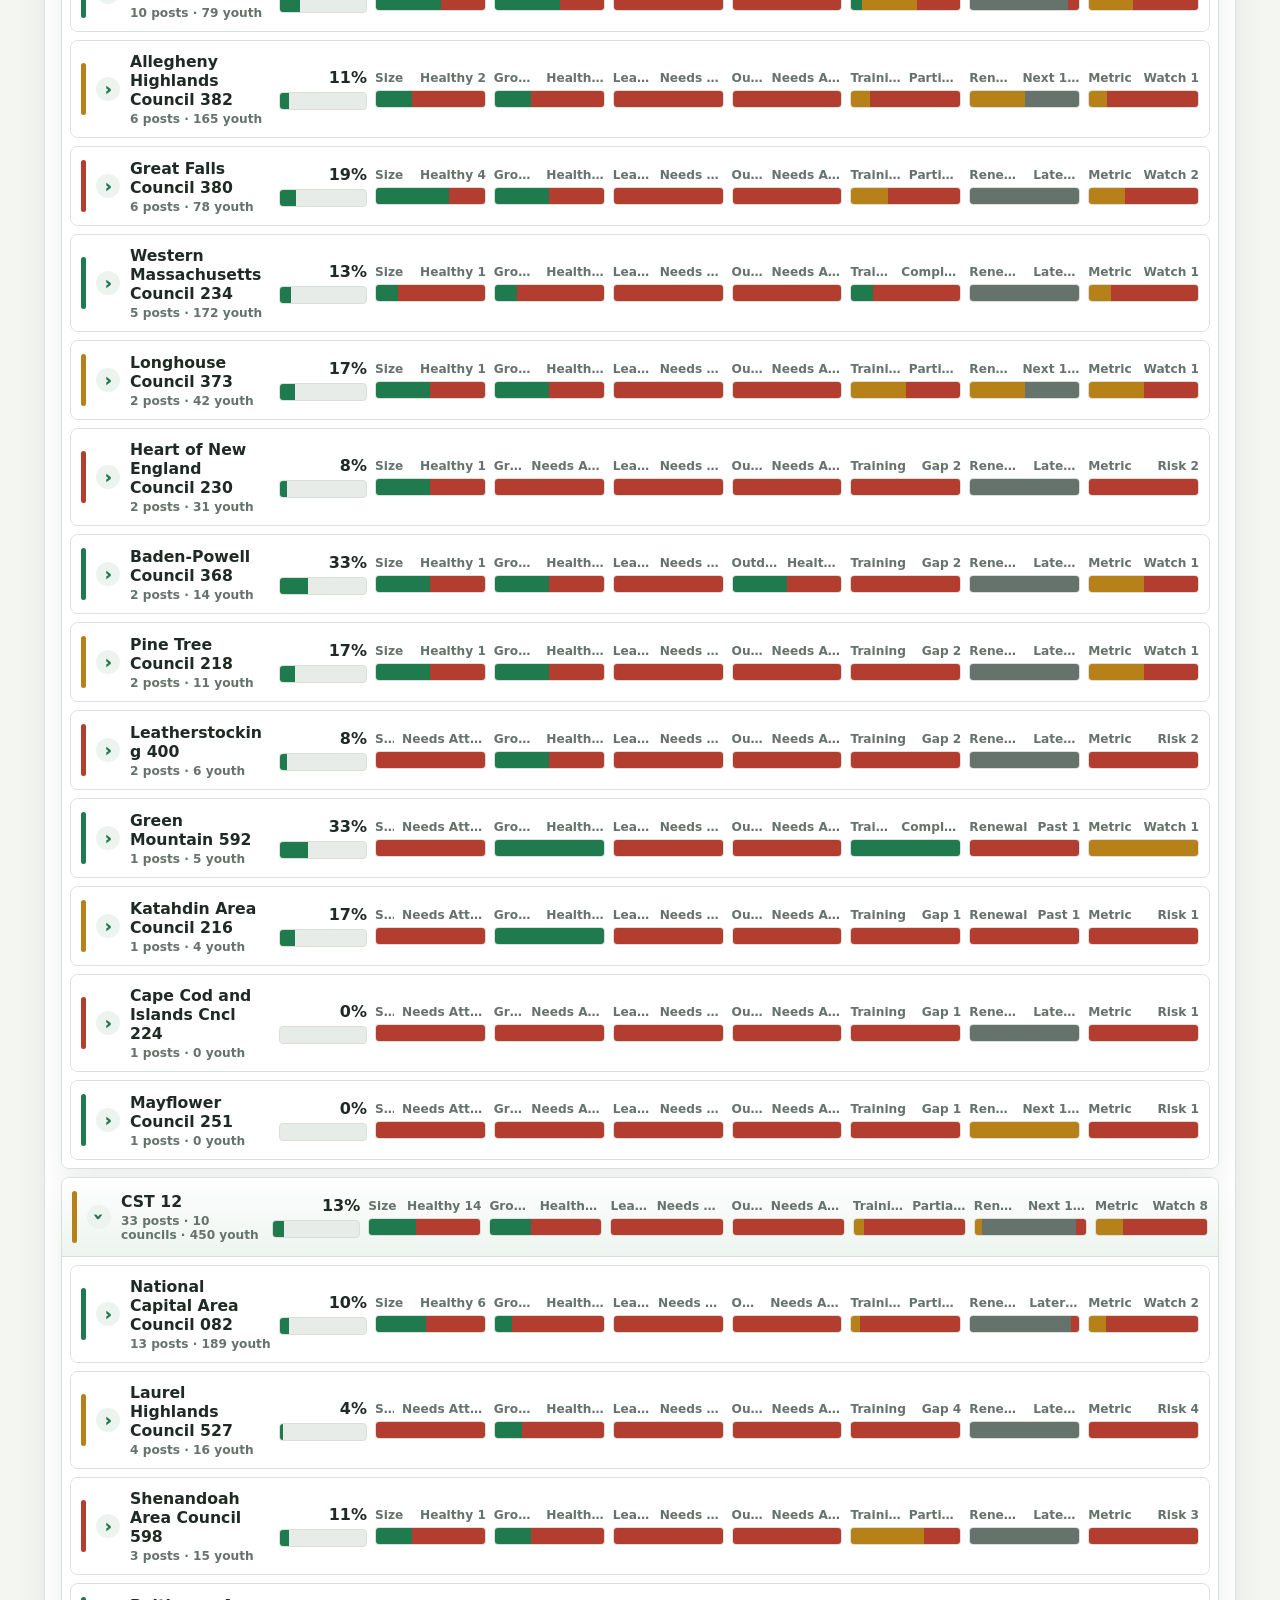
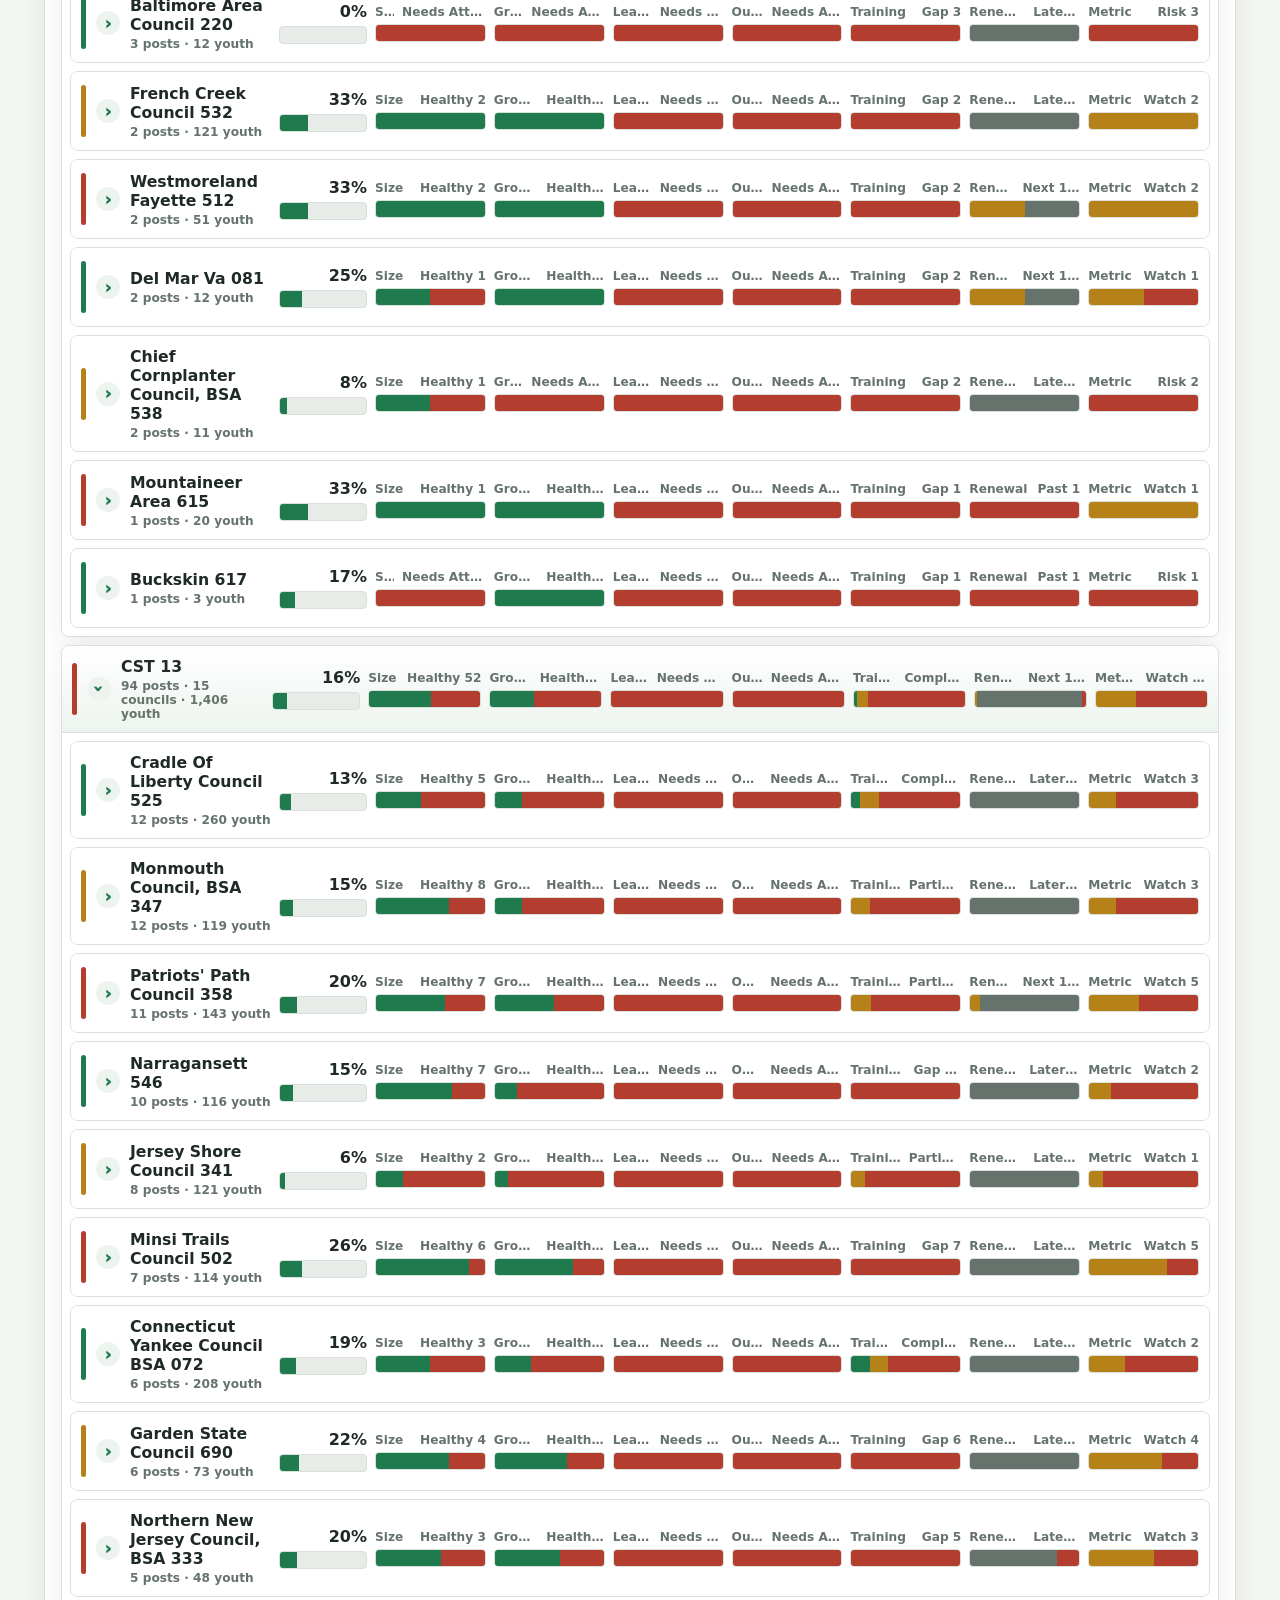
==== commit 5dcb164e: "Move focus metrics below summary" ====
--- a/src/index.html
+++ b/src/index.html
@@ -5,7 +5,7 @@
     <meta name="viewport" content="width=device-width, initial-scale=1">
     <title>National Exploring Dashboard</title>
     <link rel="icon" href="assets/favicon-32.png">
-    <link rel="stylesheet" href="exploring-dashboard.css">
+    <link rel="stylesheet" href="exploring-dashboard.css?v=2026-07-08-retention">
   </head>
   <body>
     <header class="app-header">
@@ -47,6 +47,11 @@
           <strong id="councilCount">0</strong>
           <small id="filteredCount">0 posts in current view</small>
         </article>
+      </section>
+
+      <section class="focus-summary-panel" aria-label="Focus area metrics">
+        <h2>Focus Area Metrics</h2>
+        <div id="focusSummary" class="focus-summary"></div>
       </section>
 
       <section class="controls" aria-label="Filters">
@@ -93,10 +98,6 @@
       </section>
 
       <section class="breakdown-grid" aria-label="Breakdowns">
-        <article class="focus-summary-panel">
-          <h2>Focus Area Metrics</h2>
-          <div id="focusSummary" class="focus-summary"></div>
-        </article>
         <article>
           <h2>CST Summary</h2>
           <div id="cstBars"></div>
@@ -120,6 +121,6 @@
       </section>
     </main>
 
-    <script src="exploring-dashboard.js"></script>
+    <script src="exploring-dashboard.js?v=2026-07-08-retention"></script>
   </body>
 </html>
--- a/src/exploring-dashboard.css
+++ b/src/exploring-dashboard.css
@@ -120,7 +120,8 @@
 .board-panel,
 .post-detail,
 .controls,
-.quick-filters {
+.quick-filters,
+.focus-summary-panel {
   background: var(--panel);
   border: 1px solid var(--line);
   border-radius: 8px;
@@ -216,7 +217,8 @@
 
 .board-panel,
 .post-detail,
-.breakdown-grid article {
+.breakdown-grid article,
+.focus-summary-panel {
   padding: 16px;
 }
 
@@ -612,7 +614,7 @@
   border-radius: 8px;
   display: grid;
   gap: 10px;
-  grid-template-columns: minmax(180px, 1.7fr) repeat(6, minmax(82px, 1fr));
+  grid-template-columns: minmax(180px, 1.7fr) repeat(7, minmax(78px, 1fr));
   min-height: 54px;
   padding: 9px 10px;
 }
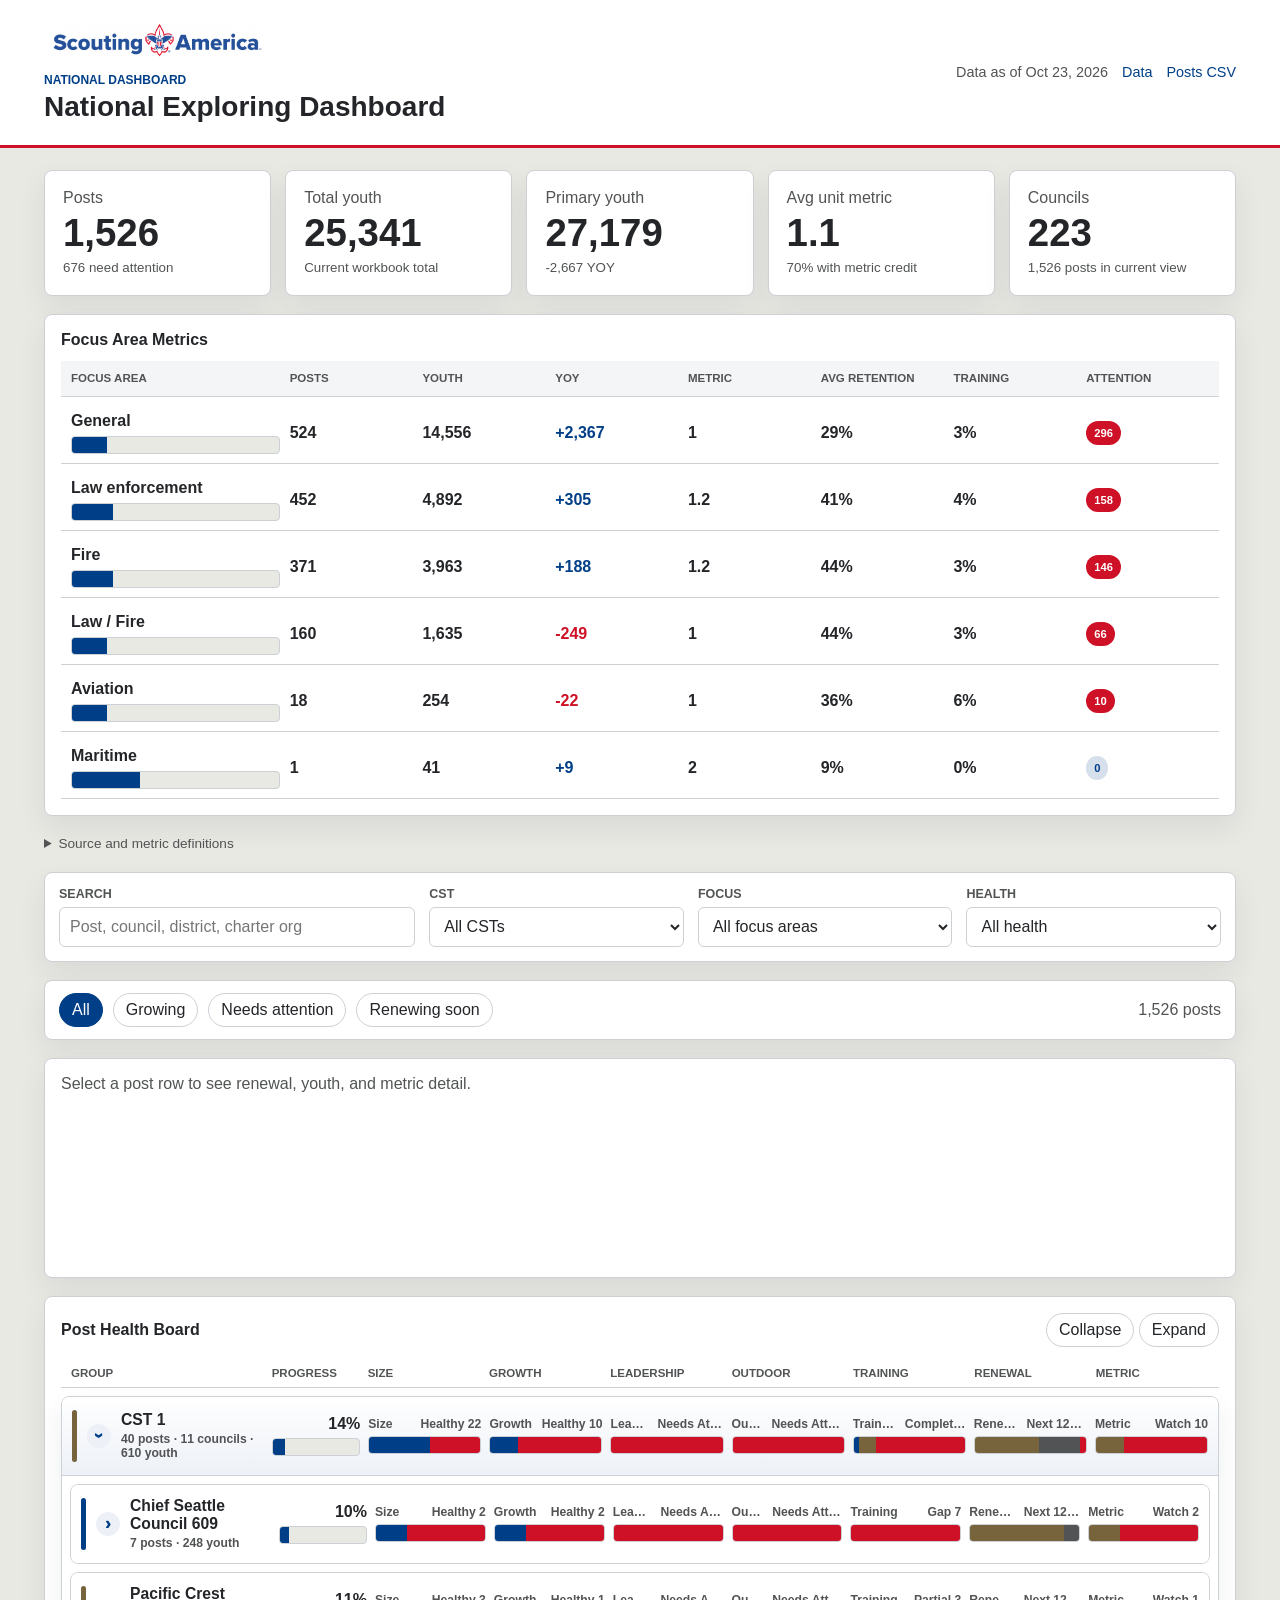
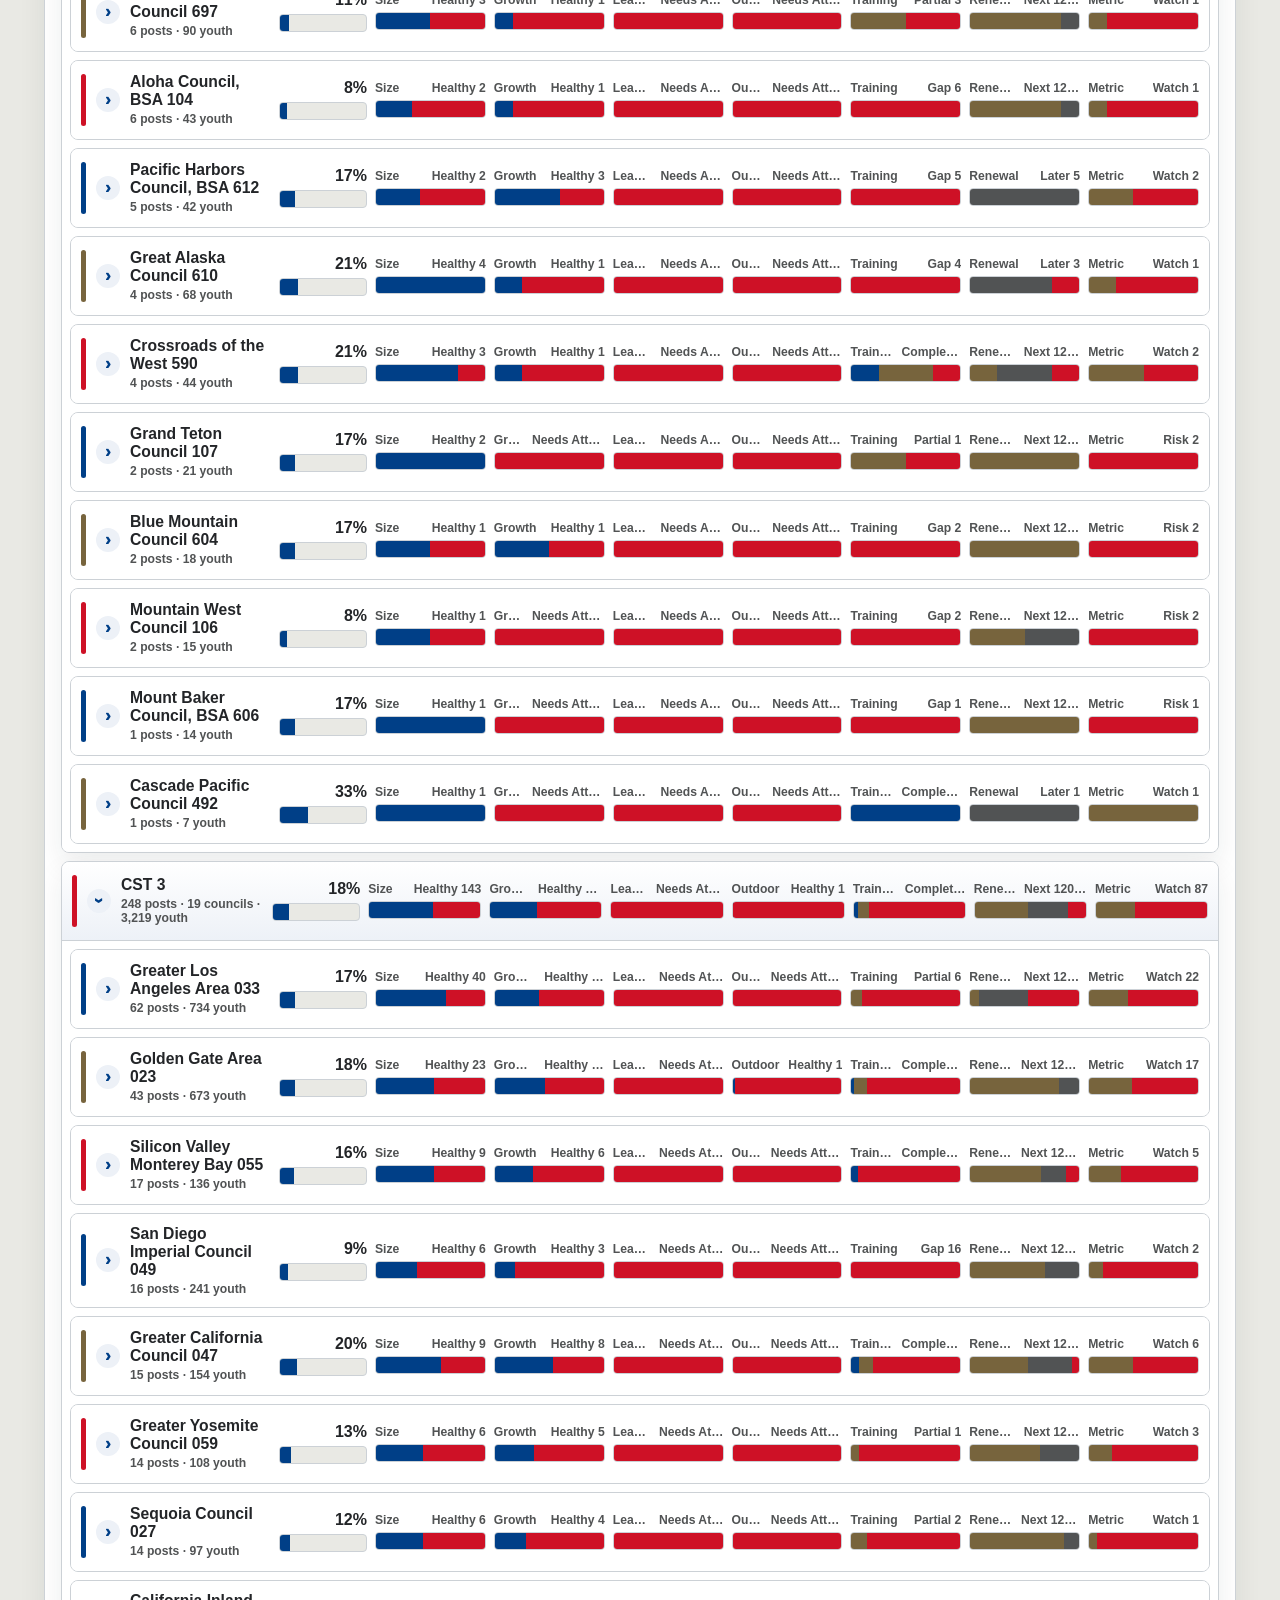
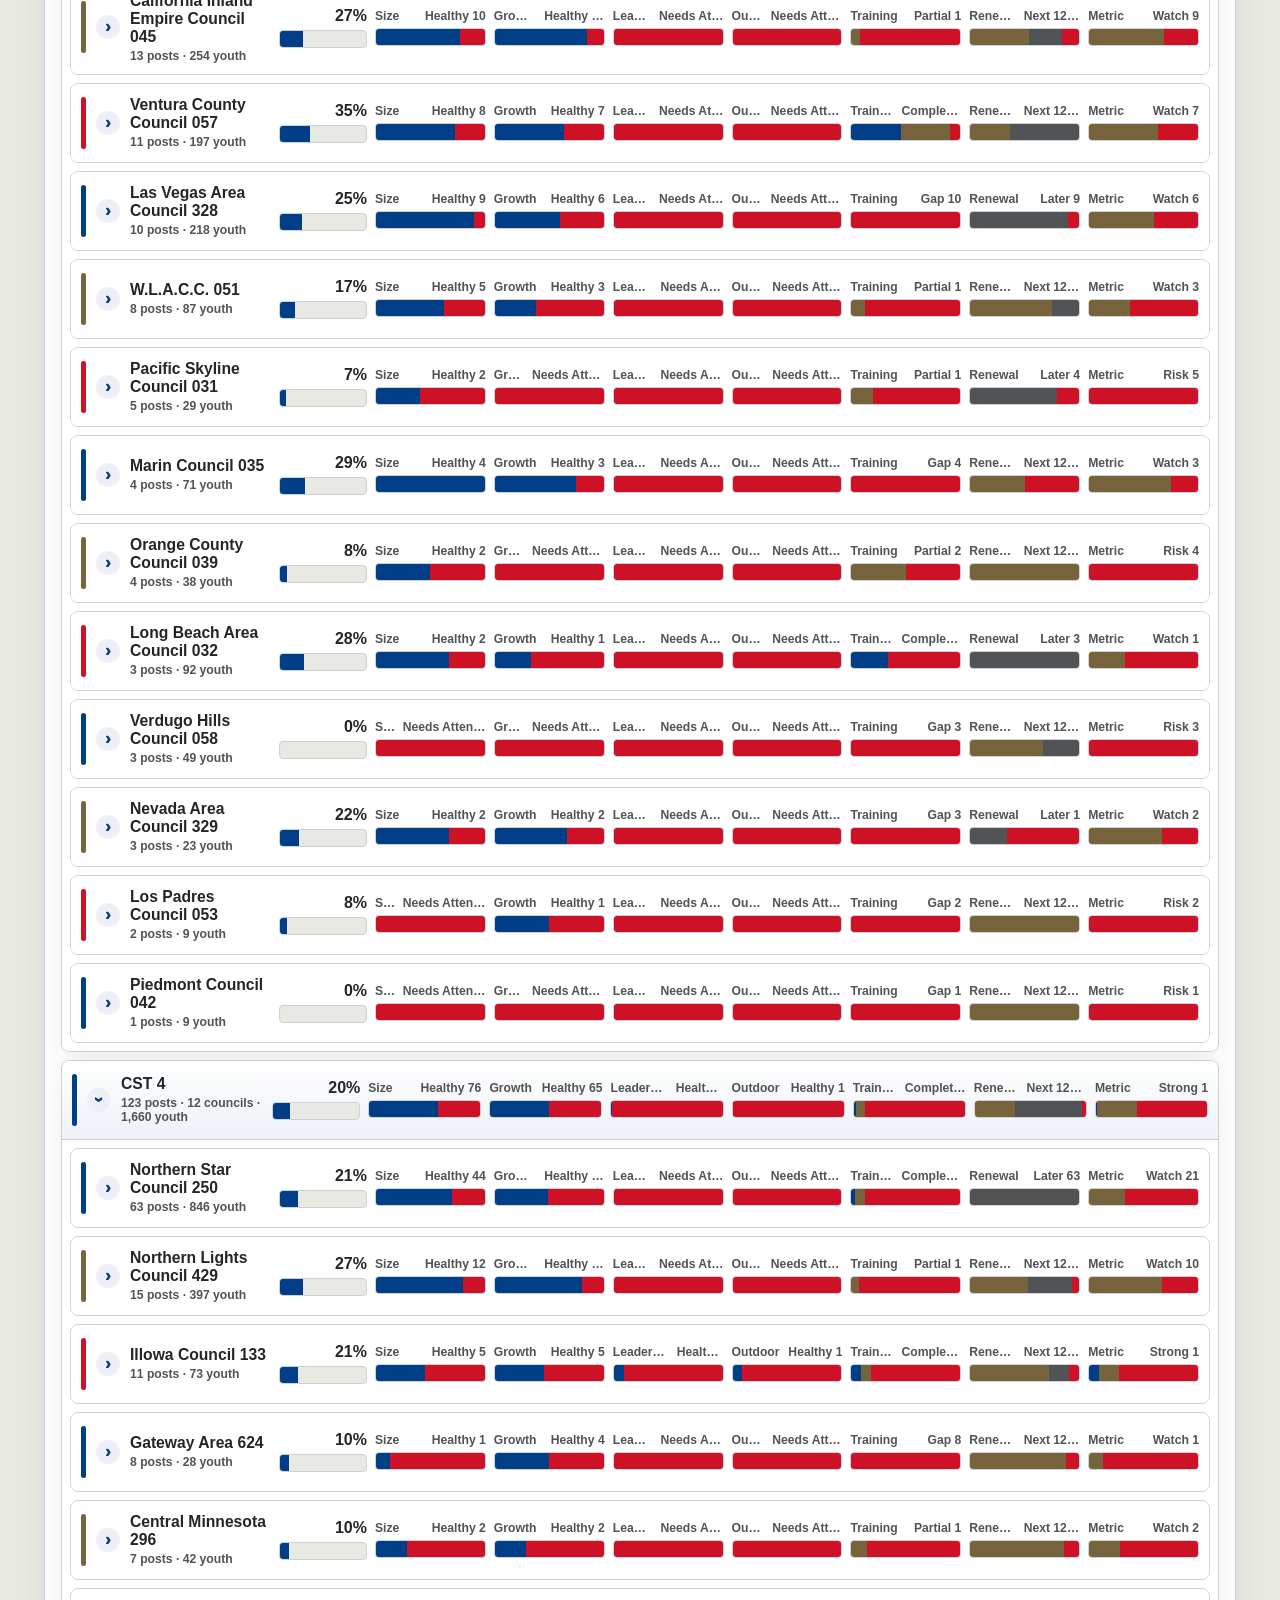
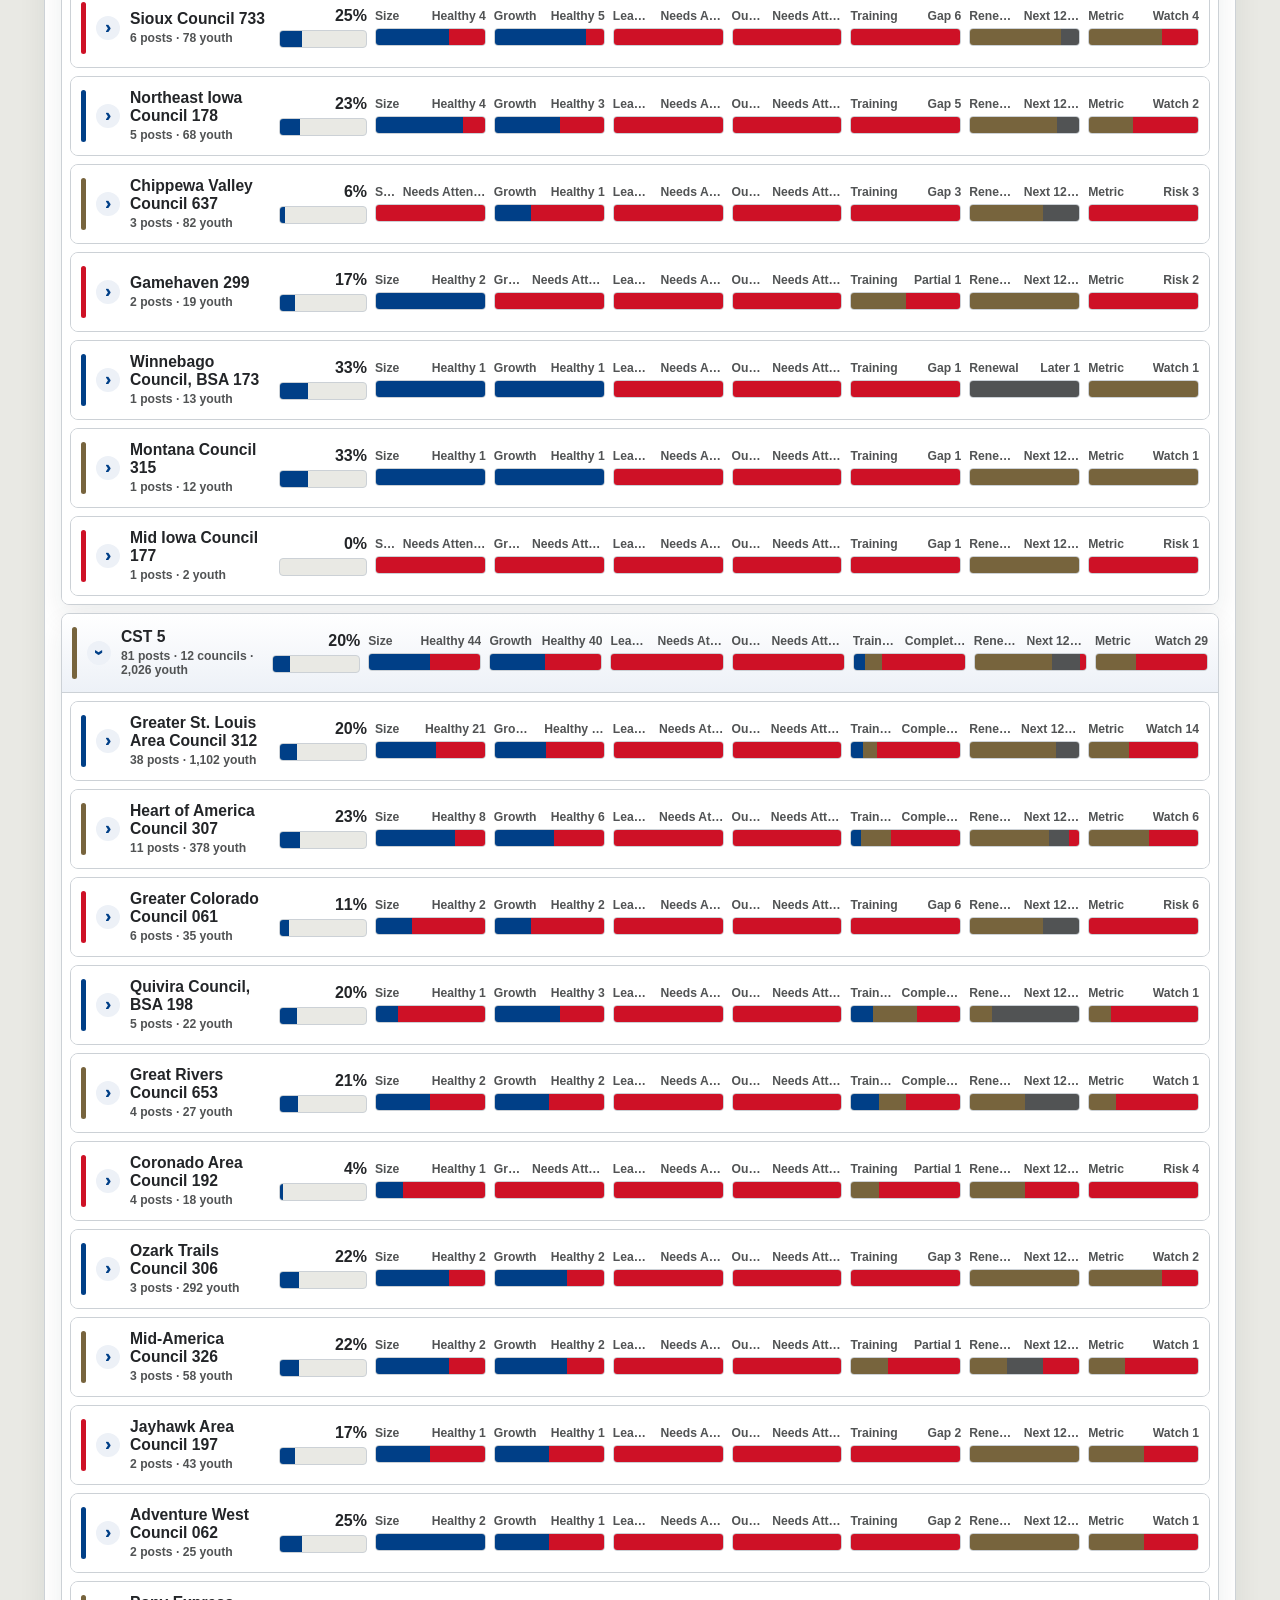
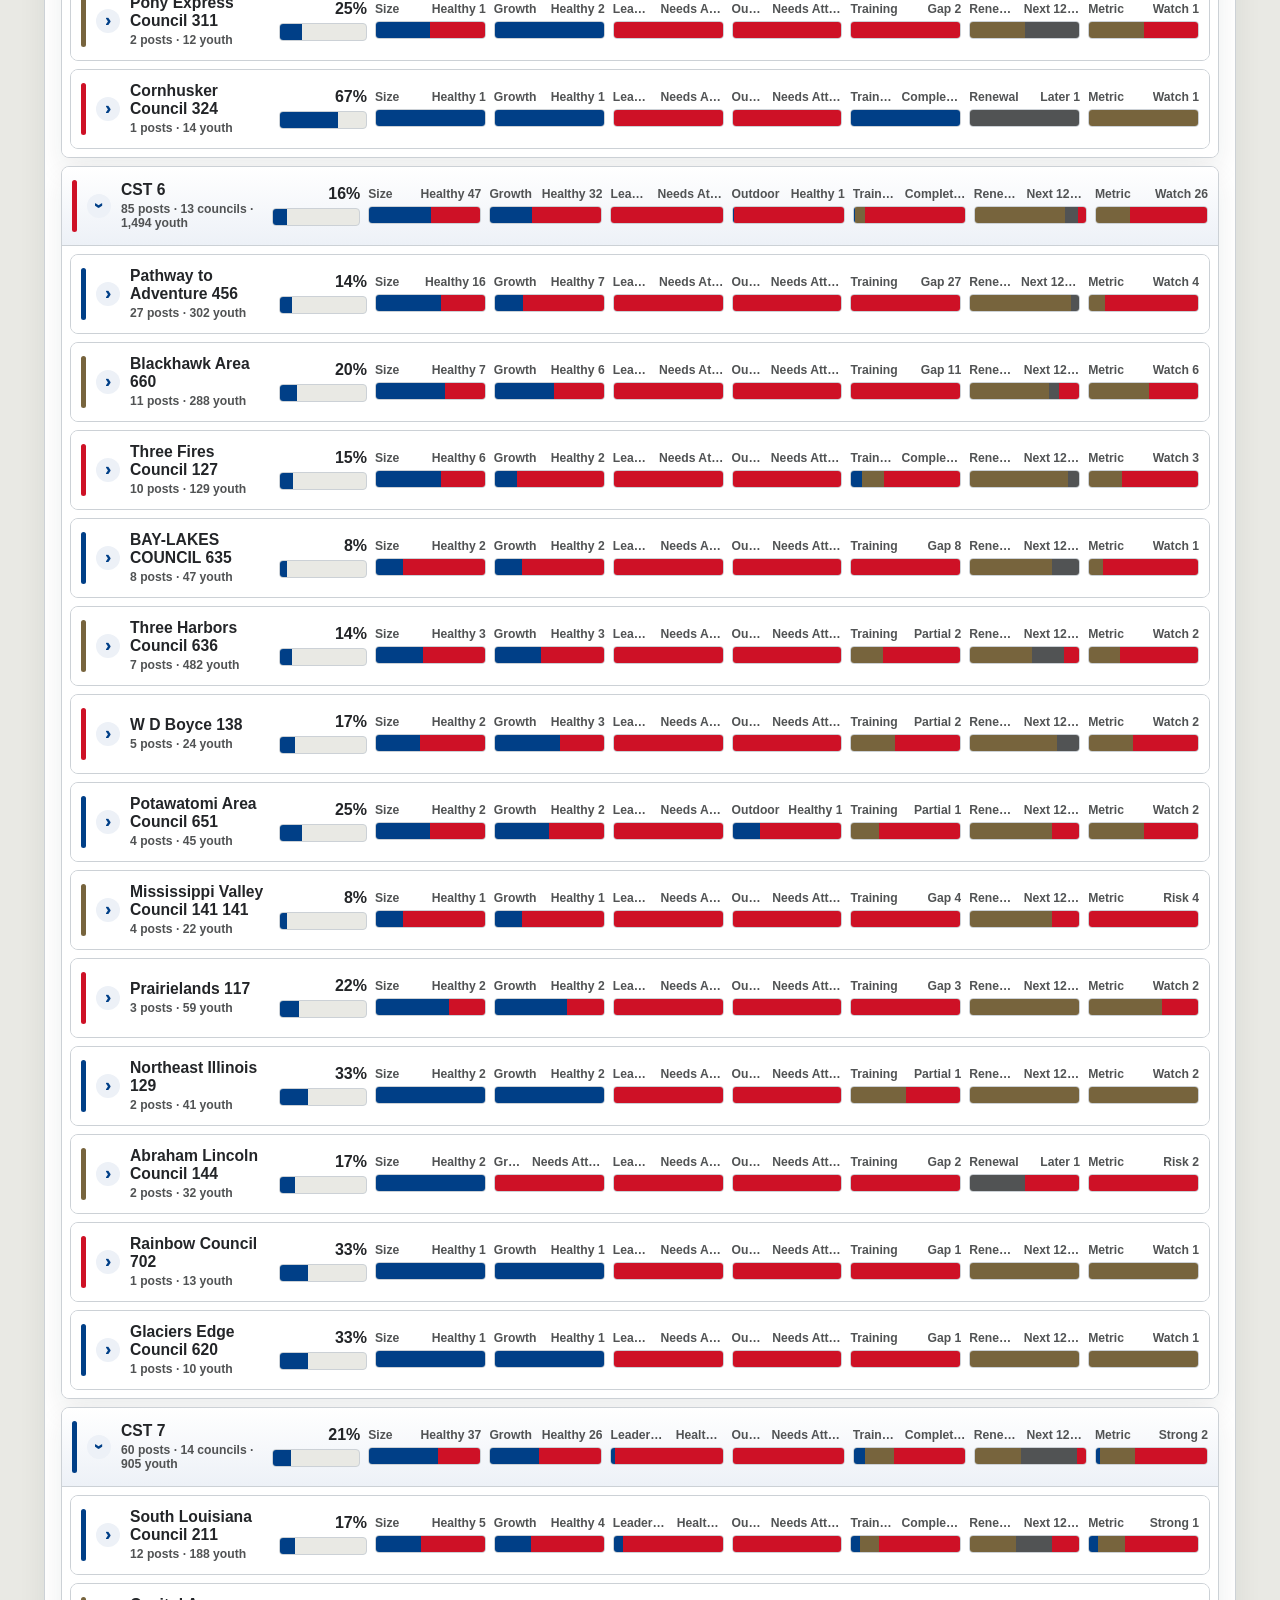
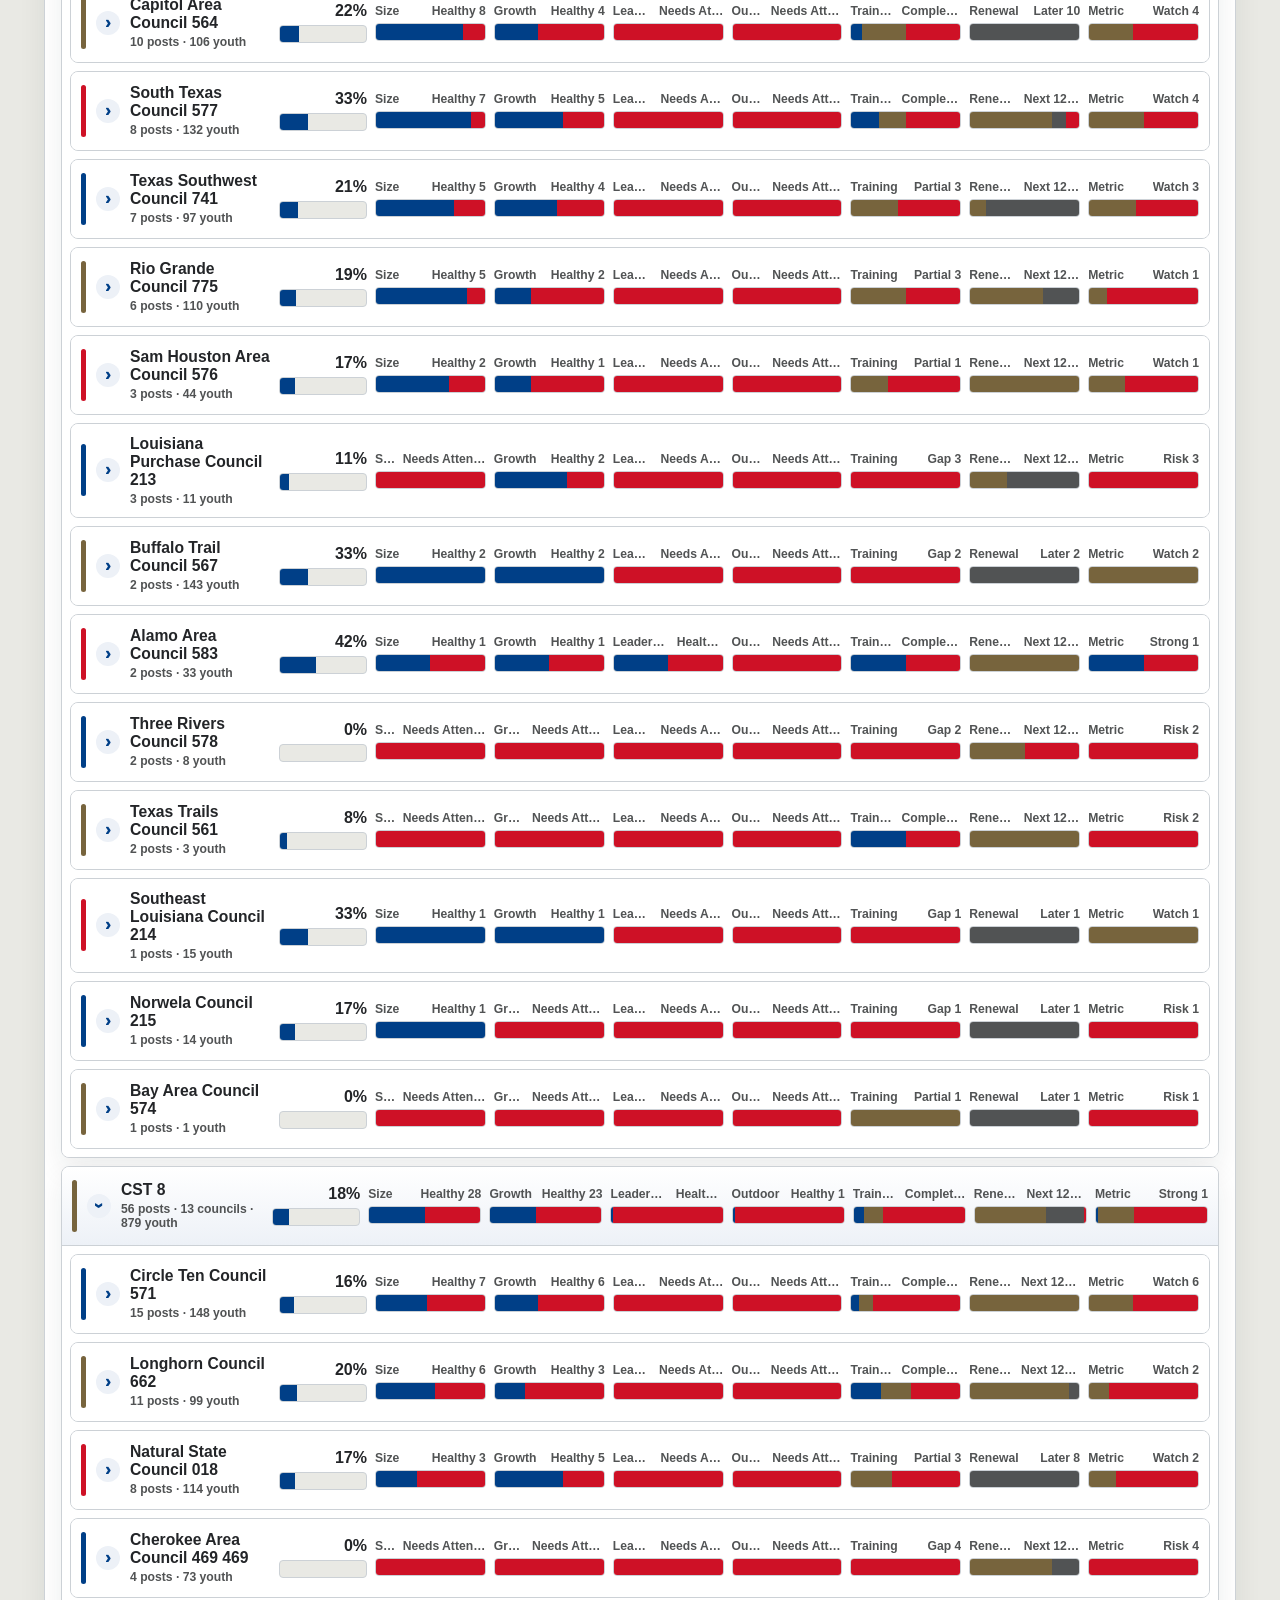
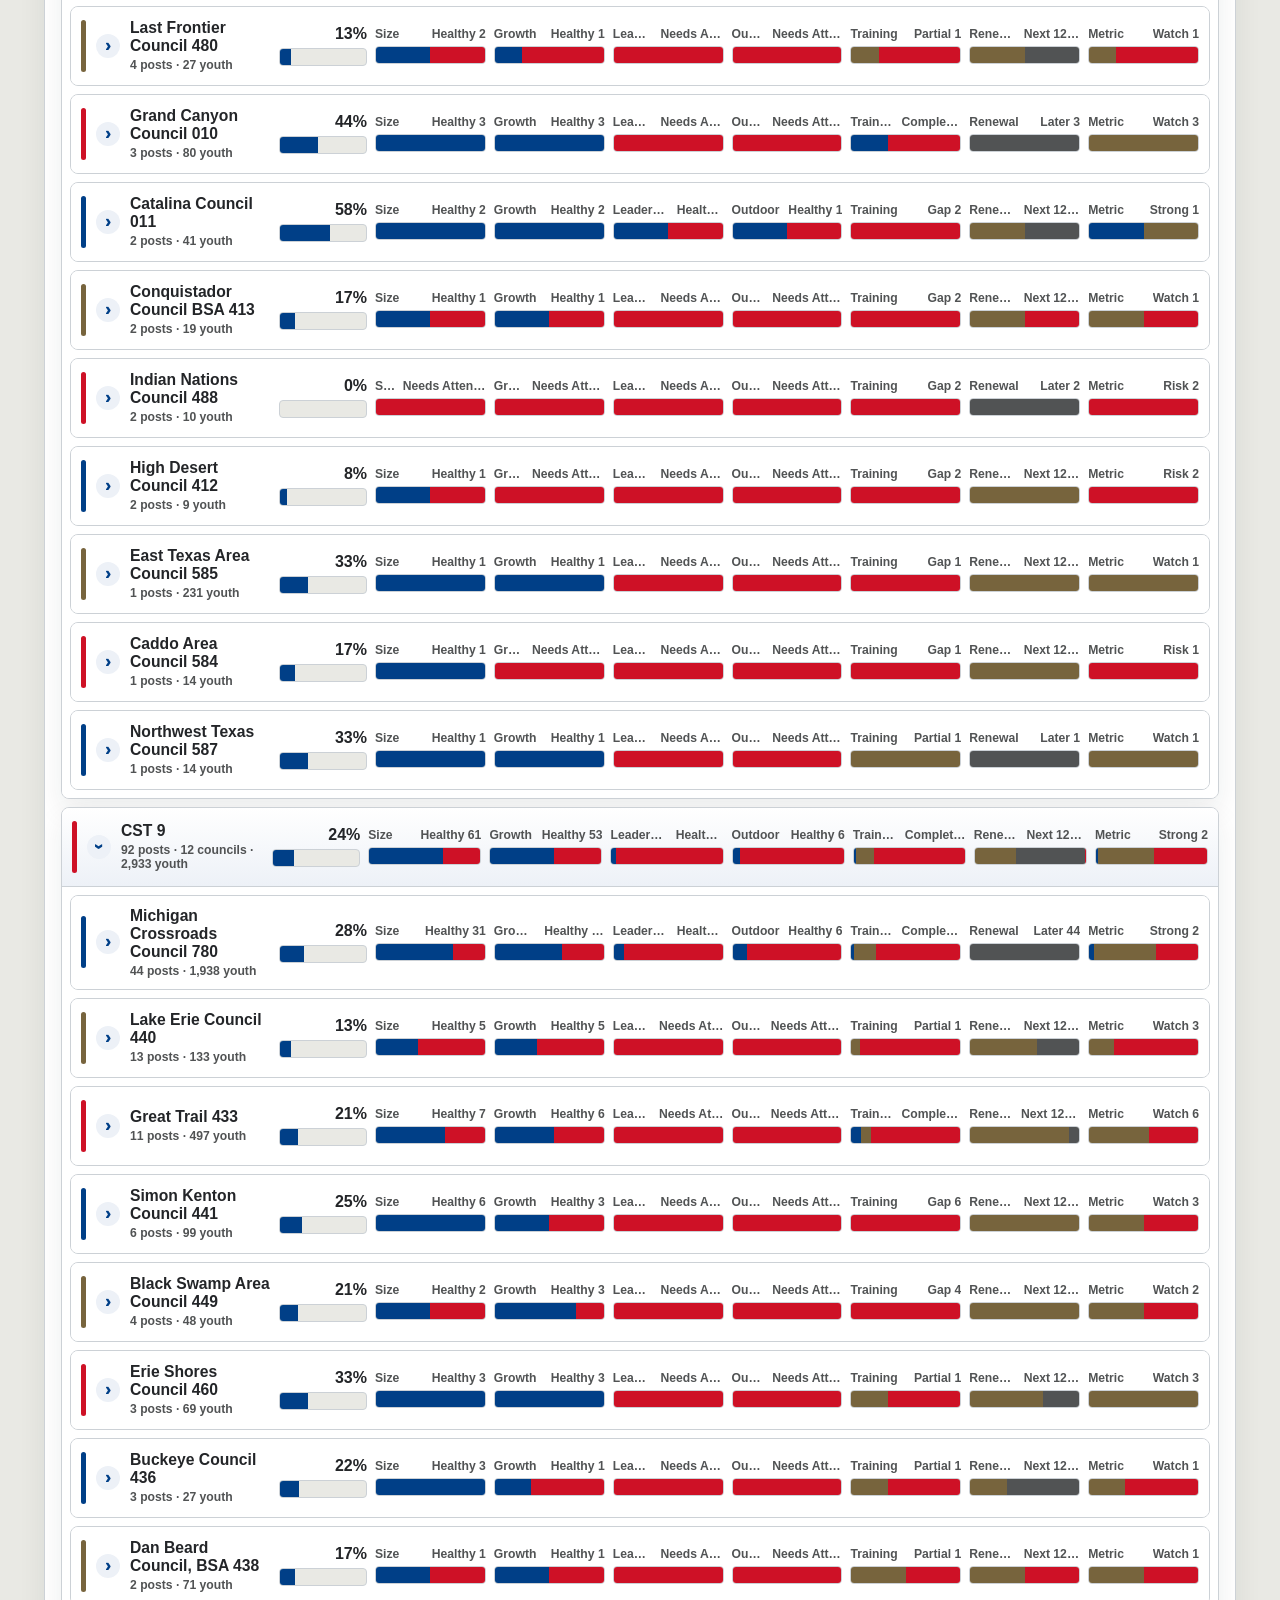
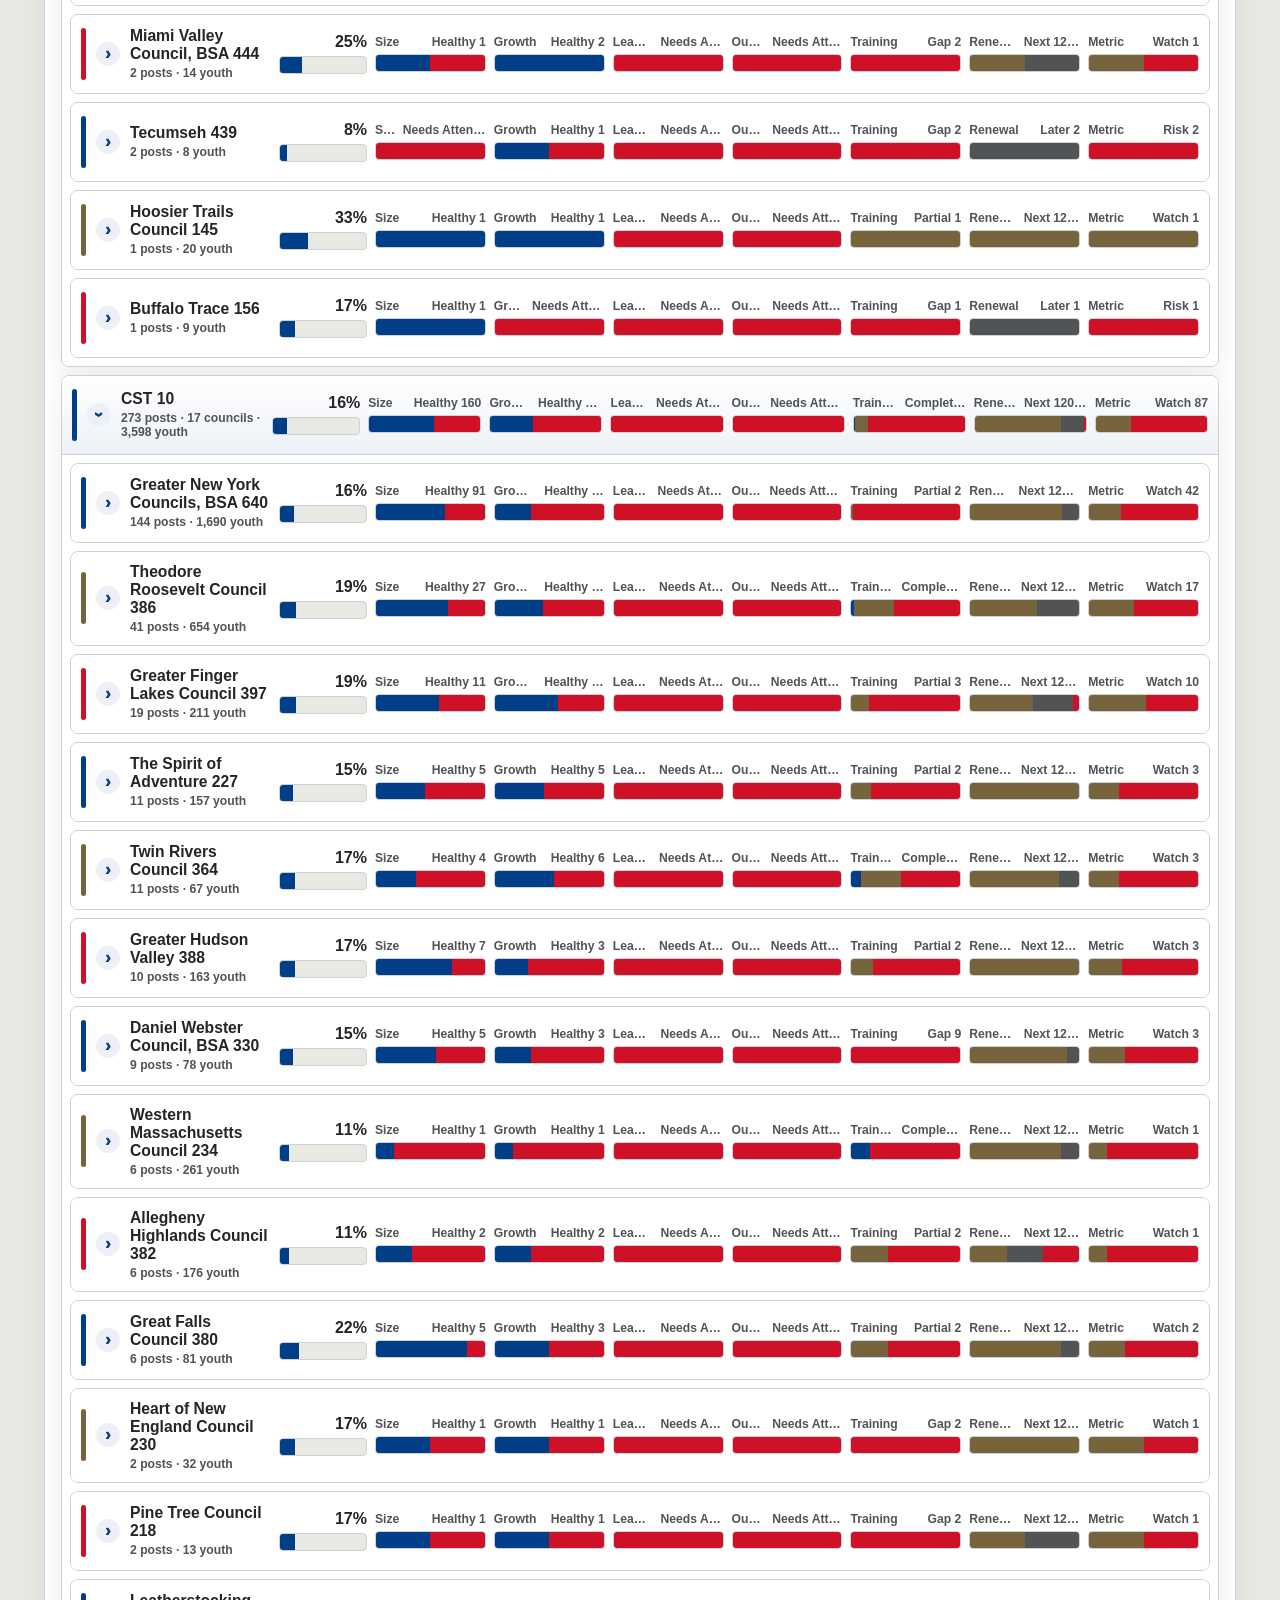
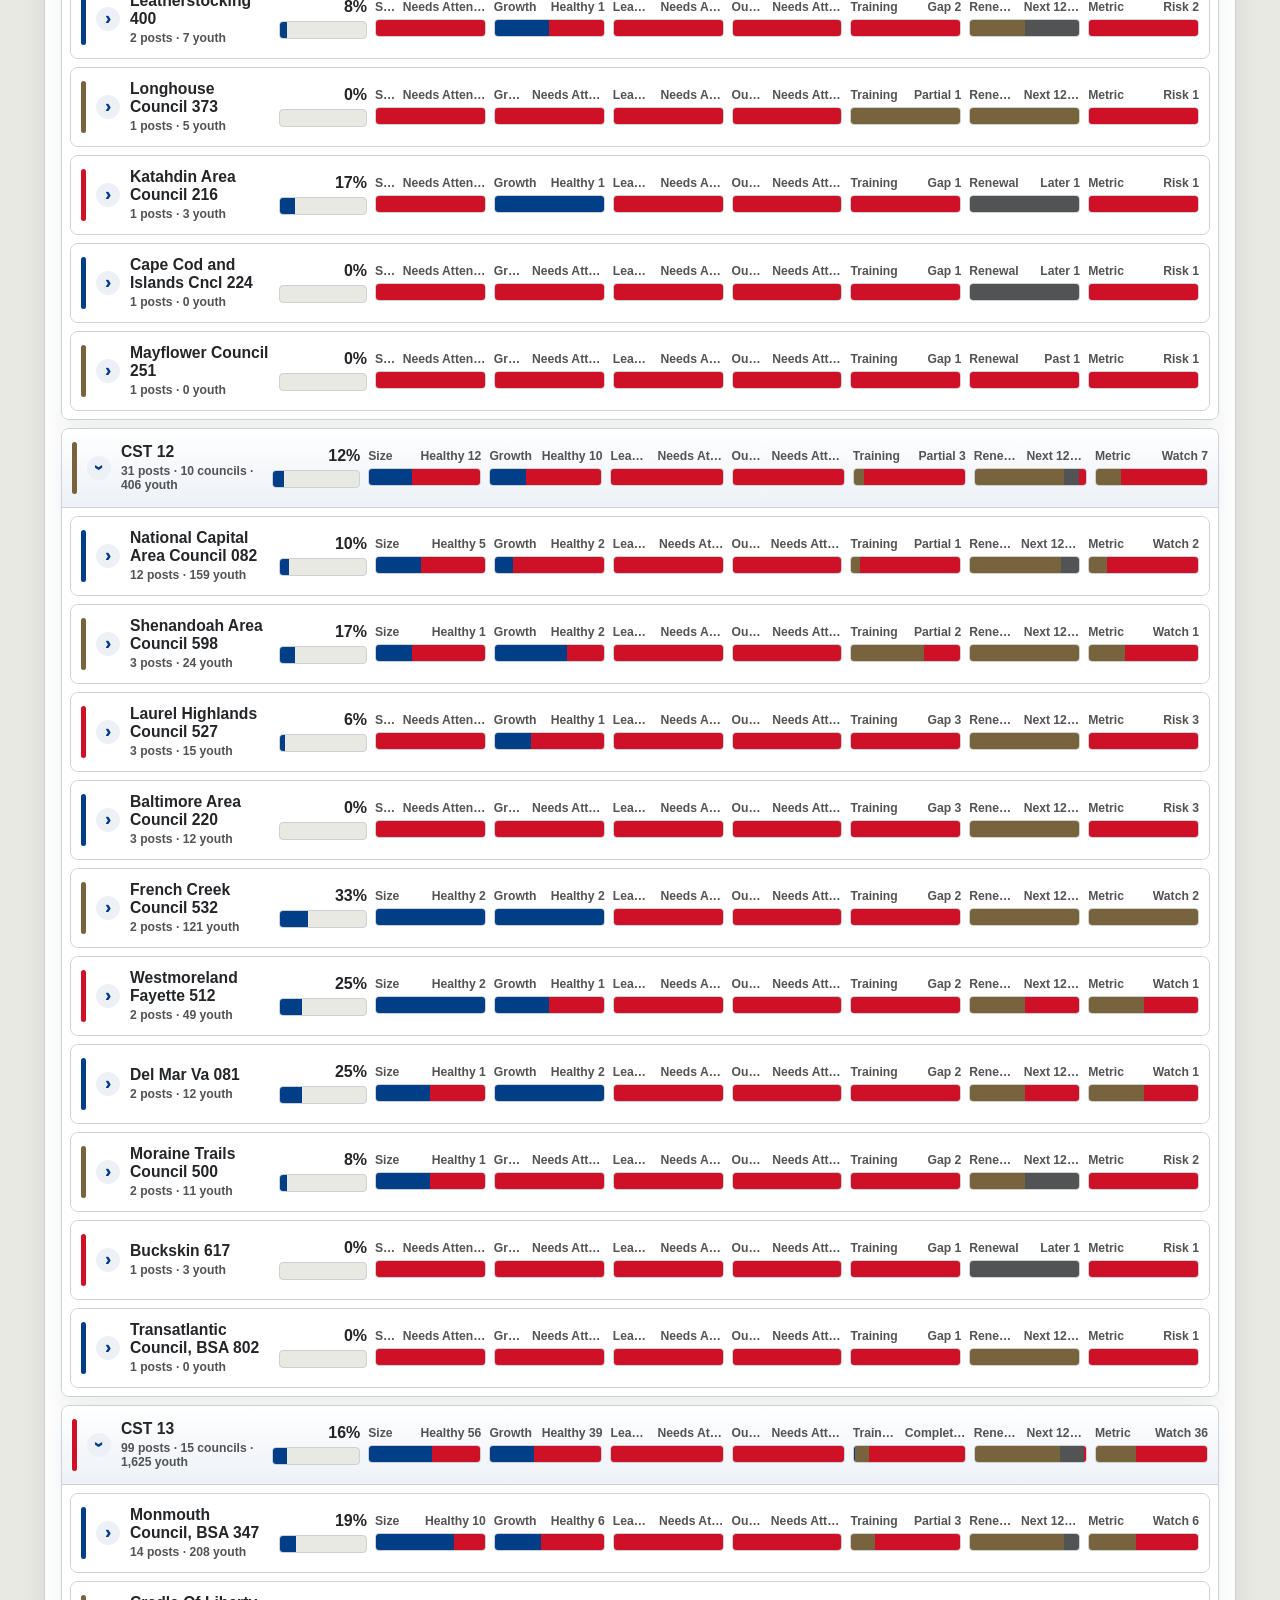
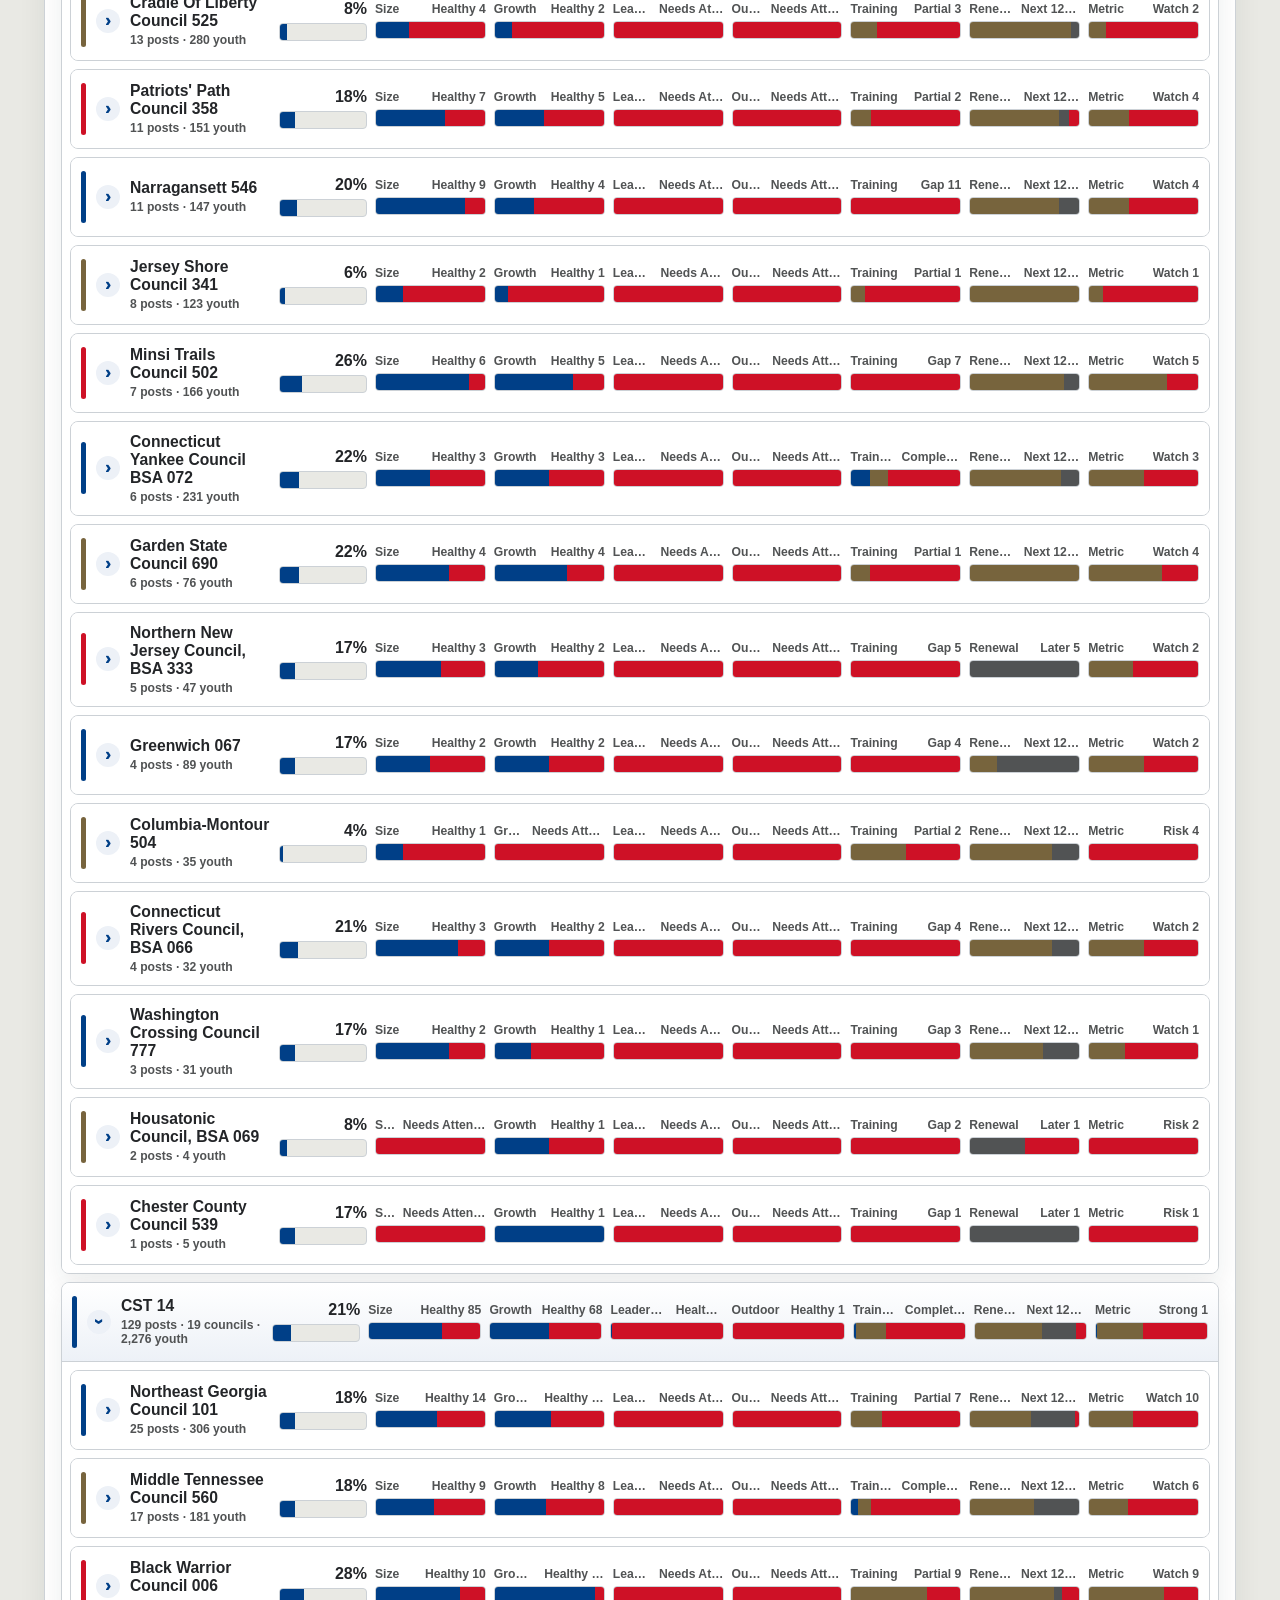
==== commit 35af9cae: "Refresh Exploring data for October 23 and apply Scouting America branding" ====
--- a/src/index.html
+++ b/src/index.html
@@ -5,11 +5,12 @@
     <meta name="viewport" content="width=device-width, initial-scale=1">
     <title>National Exploring Dashboard</title>
     <link rel="icon" href="assets/favicon-32.png">
-    <link rel="stylesheet" href="exploring-dashboard.css?v=2026-07-08-retention">
+    <link rel="stylesheet" href="exploring-dashboard.css?v=2026-10-26">
   </head>
   <body>
     <header class="app-header">
       <div>
+        <img class="brand-signature" src="assets/scouting-america-signature.png" alt="Scouting America" width="1370" height="240">
         <p class="eyebrow">National dashboard</p>
         <h1>National Exploring Dashboard</h1>
       </div>
@@ -53,6 +54,11 @@
         <h2>Focus Area Metrics</h2>
         <div id="focusSummary" class="focus-summary"></div>
       </section>
+
+      <details class="source-notes">
+        <summary>Source and metric definitions</summary>
+        <p id="sourceNotes"></p>
+      </details>
 
       <section class="controls" aria-label="Filters">
         <label>
@@ -121,6 +127,6 @@
       </section>
     </main>
 
-    <script src="exploring-dashboard.js?v=2026-07-08-retention"></script>
+    <script src="exploring-dashboard.js?v=2026-10-26"></script>
   </body>
 </html>
--- a/src/exploring-dashboard.css
+++ b/src/exploring-dashboard.css
@@ -1,37 +1,37 @@
 :root {
   color-scheme: light dark;
-  --bg: #f4f6f2;
+  --bg: #E9E9E4;
   --panel: #ffffff;
-  --panel-2: #f8faf8;
-  --ink: #1f2a24;
-  --muted: #66736c;
-  --line: #d9dfd9;
-  --accent: #1f7a4d;
-  --accent-2: #b33d2e;
-  --gold: #b78119;
-  --soft: #edf4ef;
+  --panel-2: #f4f5f6;
+  --ink: #232528;
+  --muted: #515354;
+  --line: #ccd1d6;
+  --accent: #003F87;
+  --accent-2: #CE1126;
+  --gold: #77643d;
+  --soft: #edf1f7;
   --control: #ffffff;
-  --track: #e8ece8;
+  --track: #E9E9E4;
   --header: #ffffff;
   --shadow: 0 12px 28px rgba(31, 42, 36, 0.08);
-  font-family: Inter, ui-sans-serif, system-ui, -apple-system, BlinkMacSystemFont, "Segoe UI", sans-serif;
+  font-family: Arial, Helvetica, sans-serif;
 }
 
 @media (prefers-color-scheme: dark) {
   :root {
-    --bg: #101511;
-    --panel: #171f19;
-    --panel-2: #1c261f;
-    --ink: #eef5ee;
-    --muted: #a8b6ad;
-    --line: #2b3a30;
-    --accent: #5fd08d;
-    --accent-2: #ff7b68;
-    --gold: #e0b75b;
-    --soft: #1d2d22;
-    --control: #111812;
-    --track: #2a372e;
-    --header: #151d17;
+    --bg: #171819;
+    --panel: #232528;
+    --panel-2: #2d3034;
+    --ink: #FFFFFF;
+    --muted: #c2c5c7;
+    --line: #515354;
+    --accent: #9AB3D5;
+    --accent-2: #CE1126;
+    --gold: #D6CEBD;
+    --soft: #303844;
+    --control: #232528;
+    --track: #41464b;
+    --header: #232528;
     --shadow: 0 12px 28px rgba(0, 0, 0, 0.32);
   }
 }
@@ -60,7 +60,7 @@
 .app-header {
   align-items: center;
   background: var(--header);
-  border-bottom: 1px solid var(--line);
+  border-bottom: 3px solid #CE1126;
   display: flex;
   justify-content: space-between;
   gap: 24px;
@@ -74,7 +74,7 @@
   color: var(--accent);
   font-size: 0.75rem;
   font-weight: 800;
-  letter-spacing: 0.08em;
+  letter-spacing: 0;
   margin: 0 0 4px;
   text-transform: uppercase;
 }
@@ -86,8 +86,20 @@
 }
 
 h1 {
-  font-size: clamp(1.5rem, 3vw, 2.25rem);
-}
+  font-size: 1.75rem;
+}
+
+.brand-signature {
+  display: block;
+  width: 220px;
+  max-width: 100%;
+  height: auto;
+  background: #FFFFFF;
+  margin-bottom: 12px;
+}
+
+.source-notes { color: var(--muted); font-size: 0.85rem; line-height: 1.5; }
+.source-notes summary { cursor: pointer; }
 
 h2 {
   font-size: 1rem;
@@ -198,8 +210,8 @@
 }
 
 .chip.active {
-  background: var(--accent);
-  border-color: var(--accent);
+  background: #003F87;
+  border-color: #003F87;
   color: #fff;
 }
 
@@ -503,8 +515,8 @@
 }
 
 .status-chip.bad {
-  background: color-mix(in srgb, var(--accent-2) 16%, var(--panel));
-  color: var(--accent-2);
+  background: #CE1126;
+  color: #FFFFFF;
 }
 
 .post-row strong {
@@ -594,13 +606,16 @@
 }
 
 .bar-track span {
-  background: linear-gradient(90deg, var(--accent), #67a86f);
+  background: var(--accent);
   display: block;
   height: 100%;
 }
 
 .focus-summary-panel {
   grid-column: 1 / -1;
+  display: grid;
+  gap: 12px;
+  min-width: 0;
 }
 
 .focus-summary-table {
@@ -610,11 +625,10 @@
 
 .focus-summary-row {
   align-items: center;
-  border: 1px solid var(--line);
-  border-radius: 8px;
+  border-bottom: 1px solid var(--line);
   display: grid;
   gap: 10px;
-  grid-template-columns: minmax(180px, 1.7fr) repeat(7, minmax(78px, 1fr));
+  grid-template-columns: minmax(150px, 1.7fr) repeat(7, minmax(0, 1fr));
   min-height: 54px;
   padding: 9px 10px;
 }
@@ -635,14 +649,13 @@
 }
 
 .focus-summary-main strong {
-  overflow: hidden;
-  text-overflow: ellipsis;
-  white-space: nowrap;
+  overflow-wrap: anywhere;
 }
 
 .focus-summary-row > span {
   font-weight: 800;
   min-width: 0;
+  overflow-wrap: anywhere;
 }
 
 .delta.positive {
@@ -651,6 +664,14 @@
 
 .delta.negative {
   color: var(--accent-2);
+}
+
+@media (prefers-color-scheme: dark) {
+  .delta.negative {
+    color: #FFFFFF;
+    border-left: 3px solid #CE1126;
+    padding-left: 8px;
+  }
 }
 
 .load-error {
@@ -714,4 +735,13 @@
   .focus-summary-main {
     grid-column: 1 / -1;
   }
-}
+
+  .focus-summary-row > span::before {
+    content: attr(data-label);
+    display: block;
+    color: var(--muted);
+    font-size: 0.75rem;
+    font-weight: 400;
+    margin-bottom: 4px;
+  }
+}
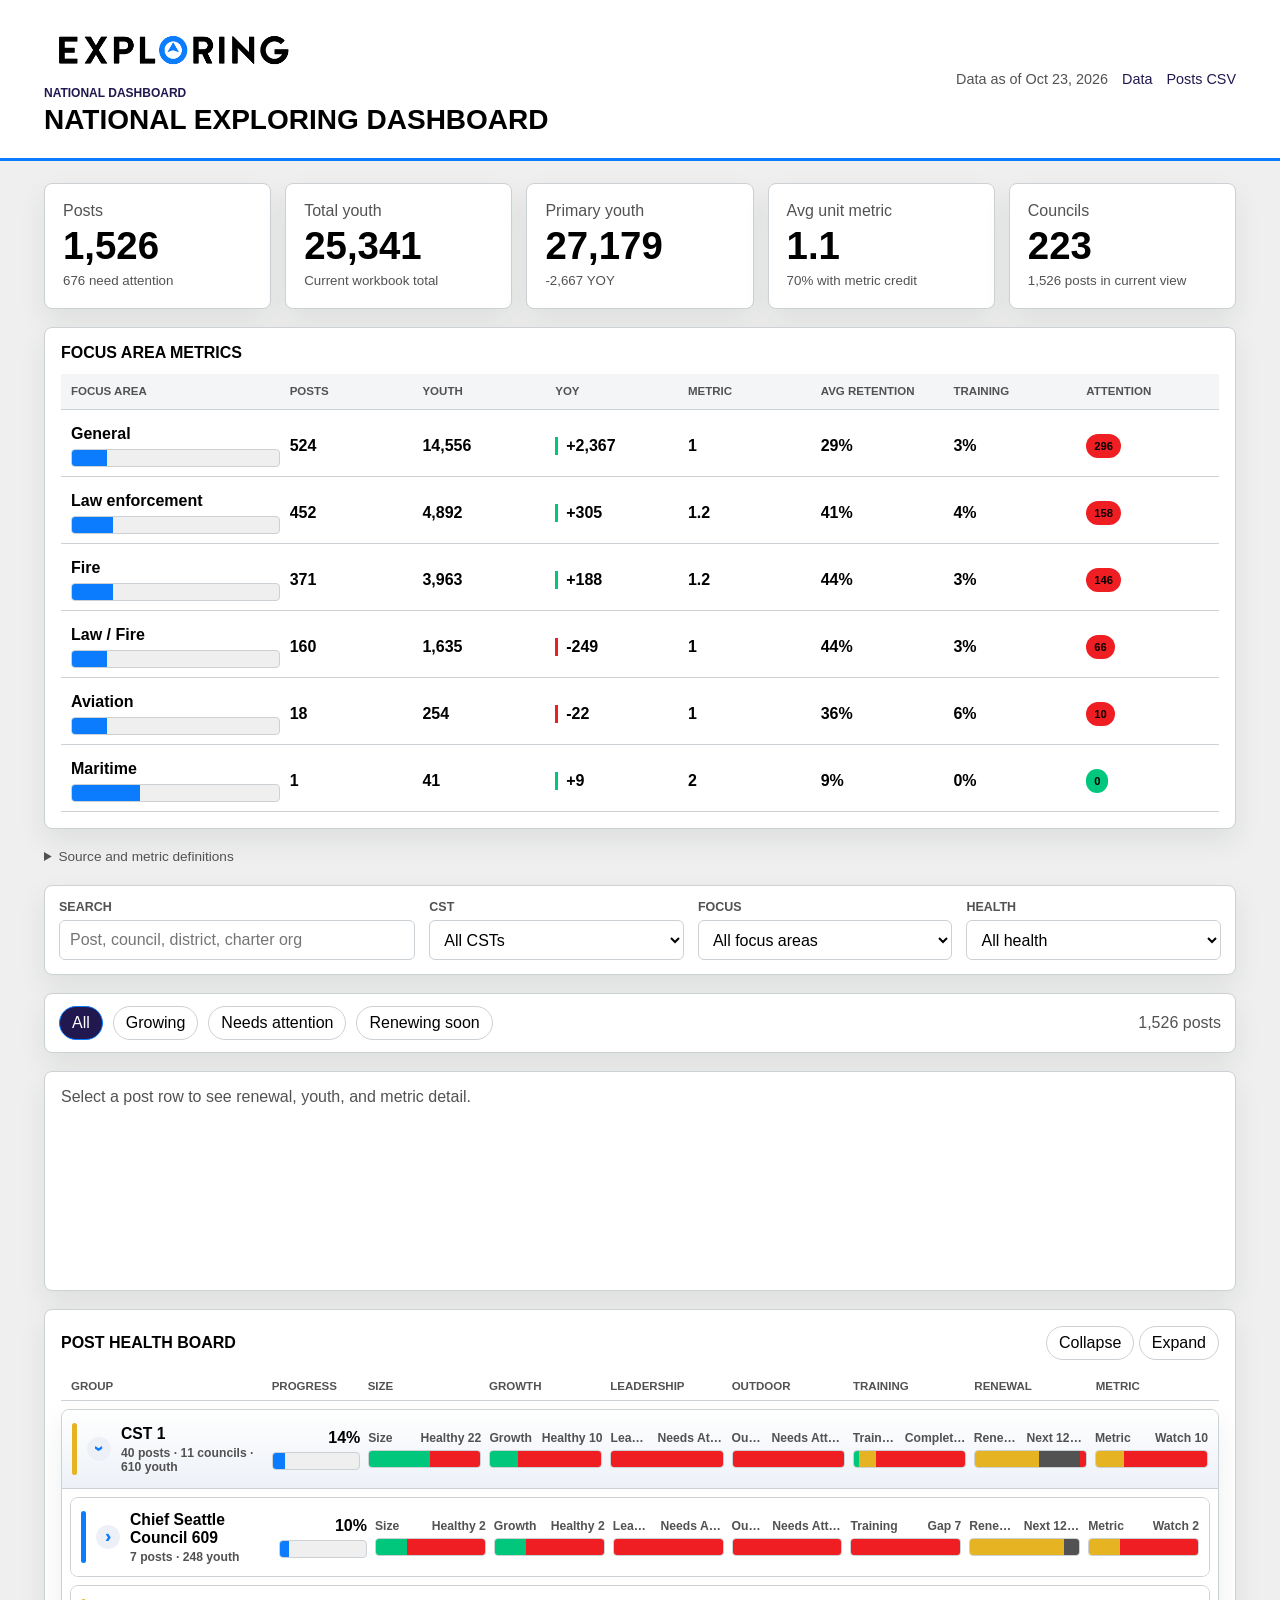
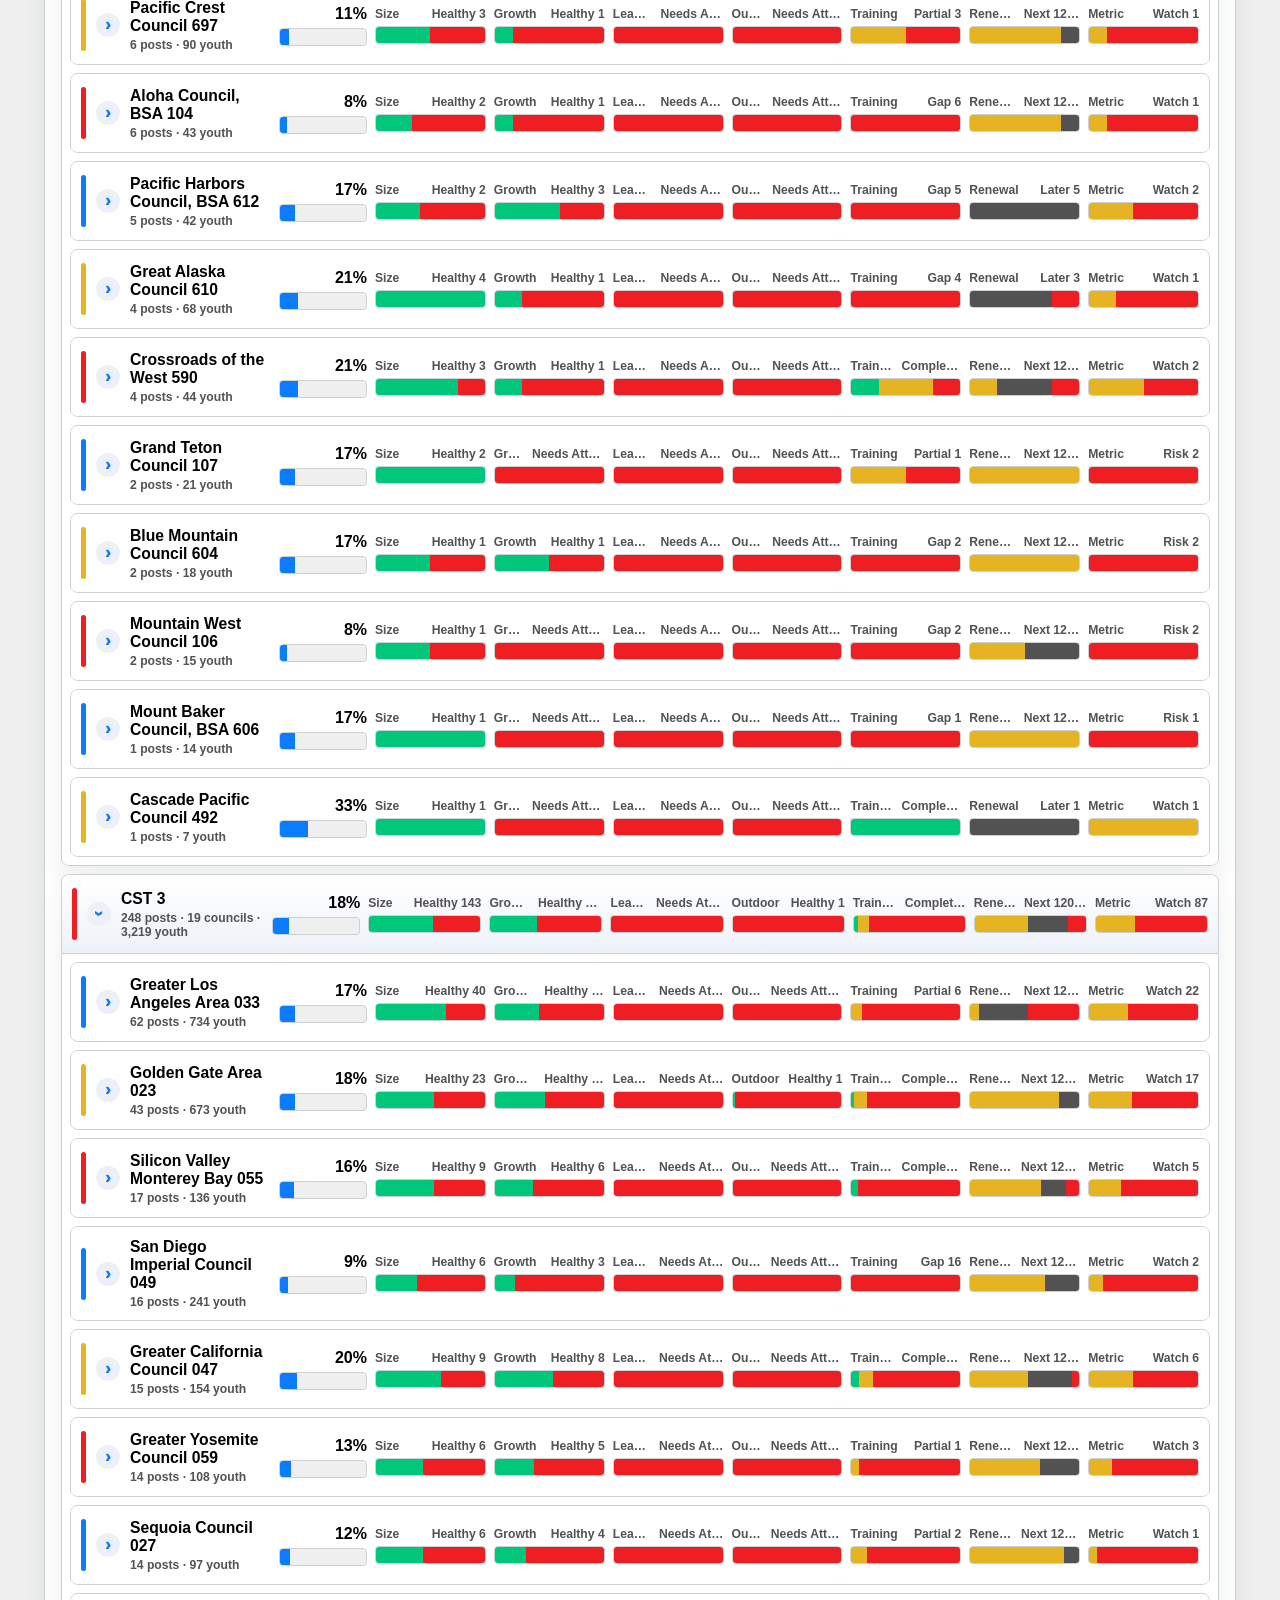
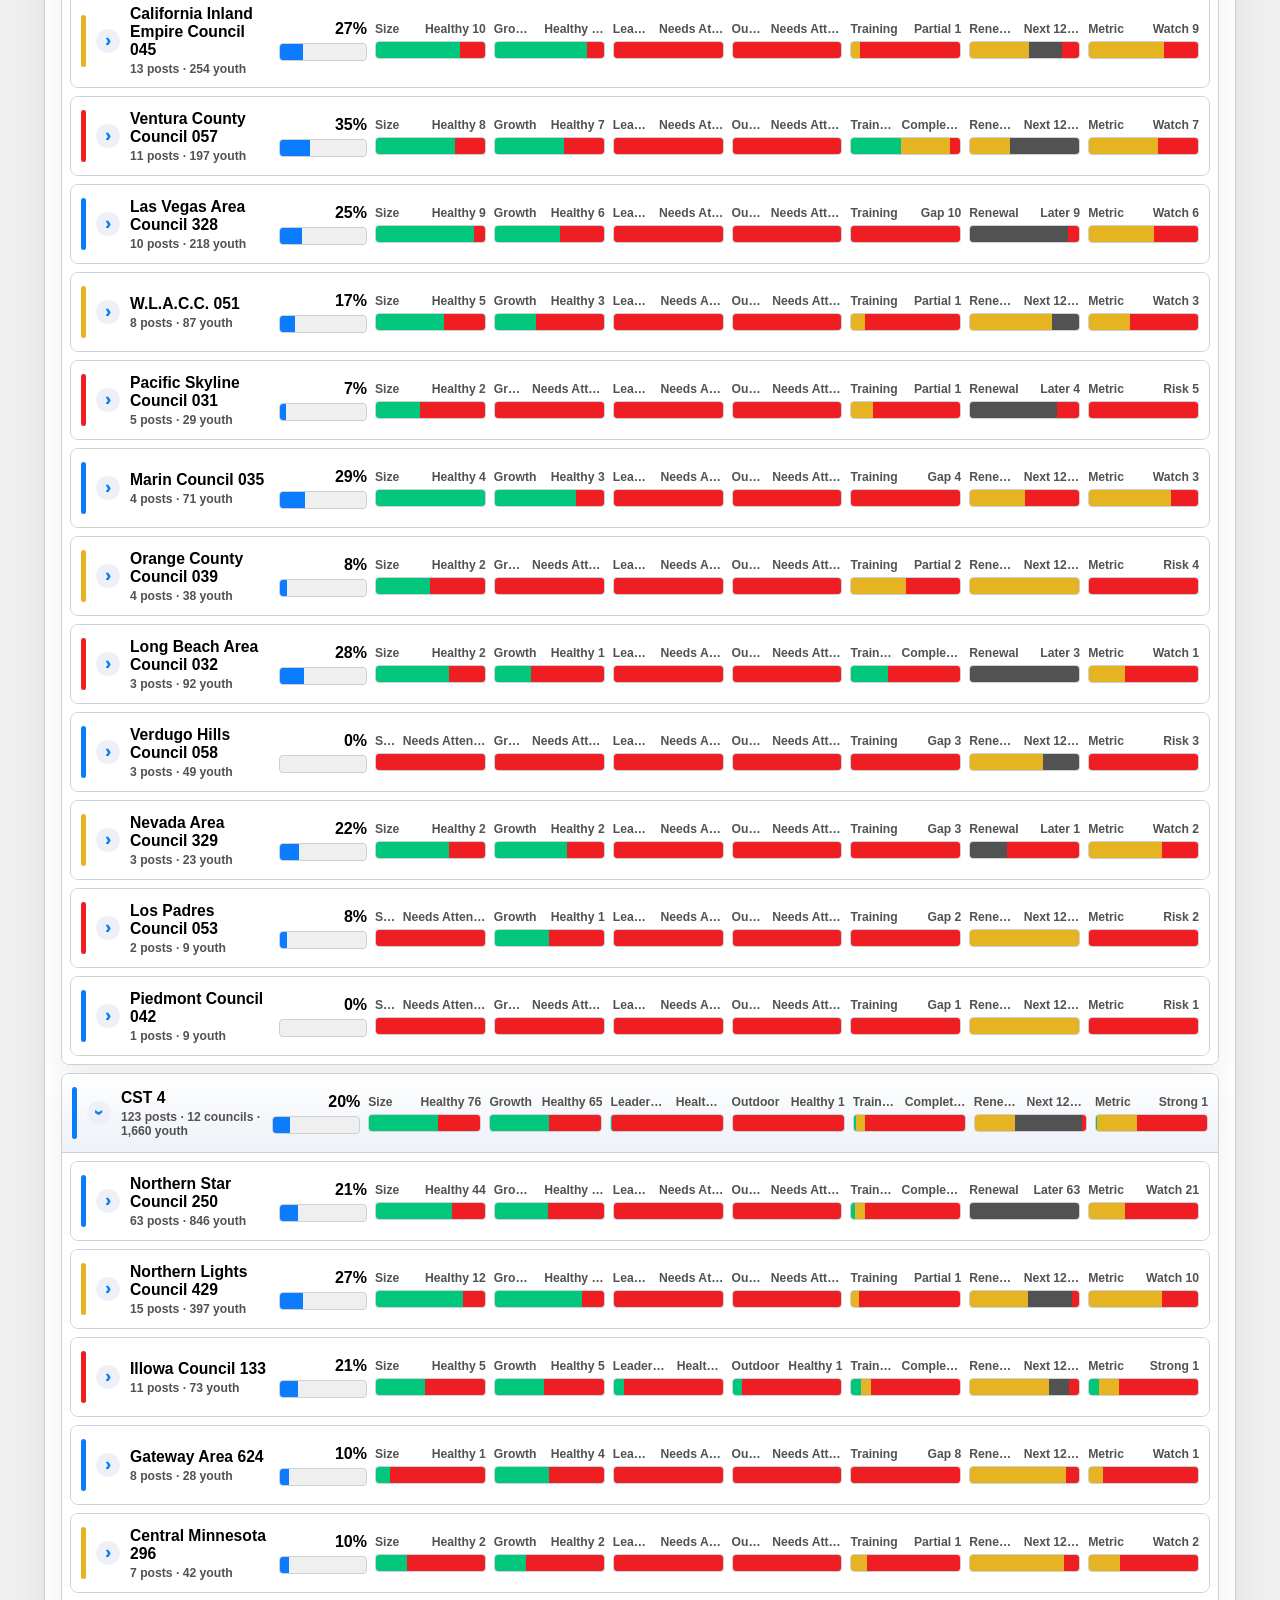
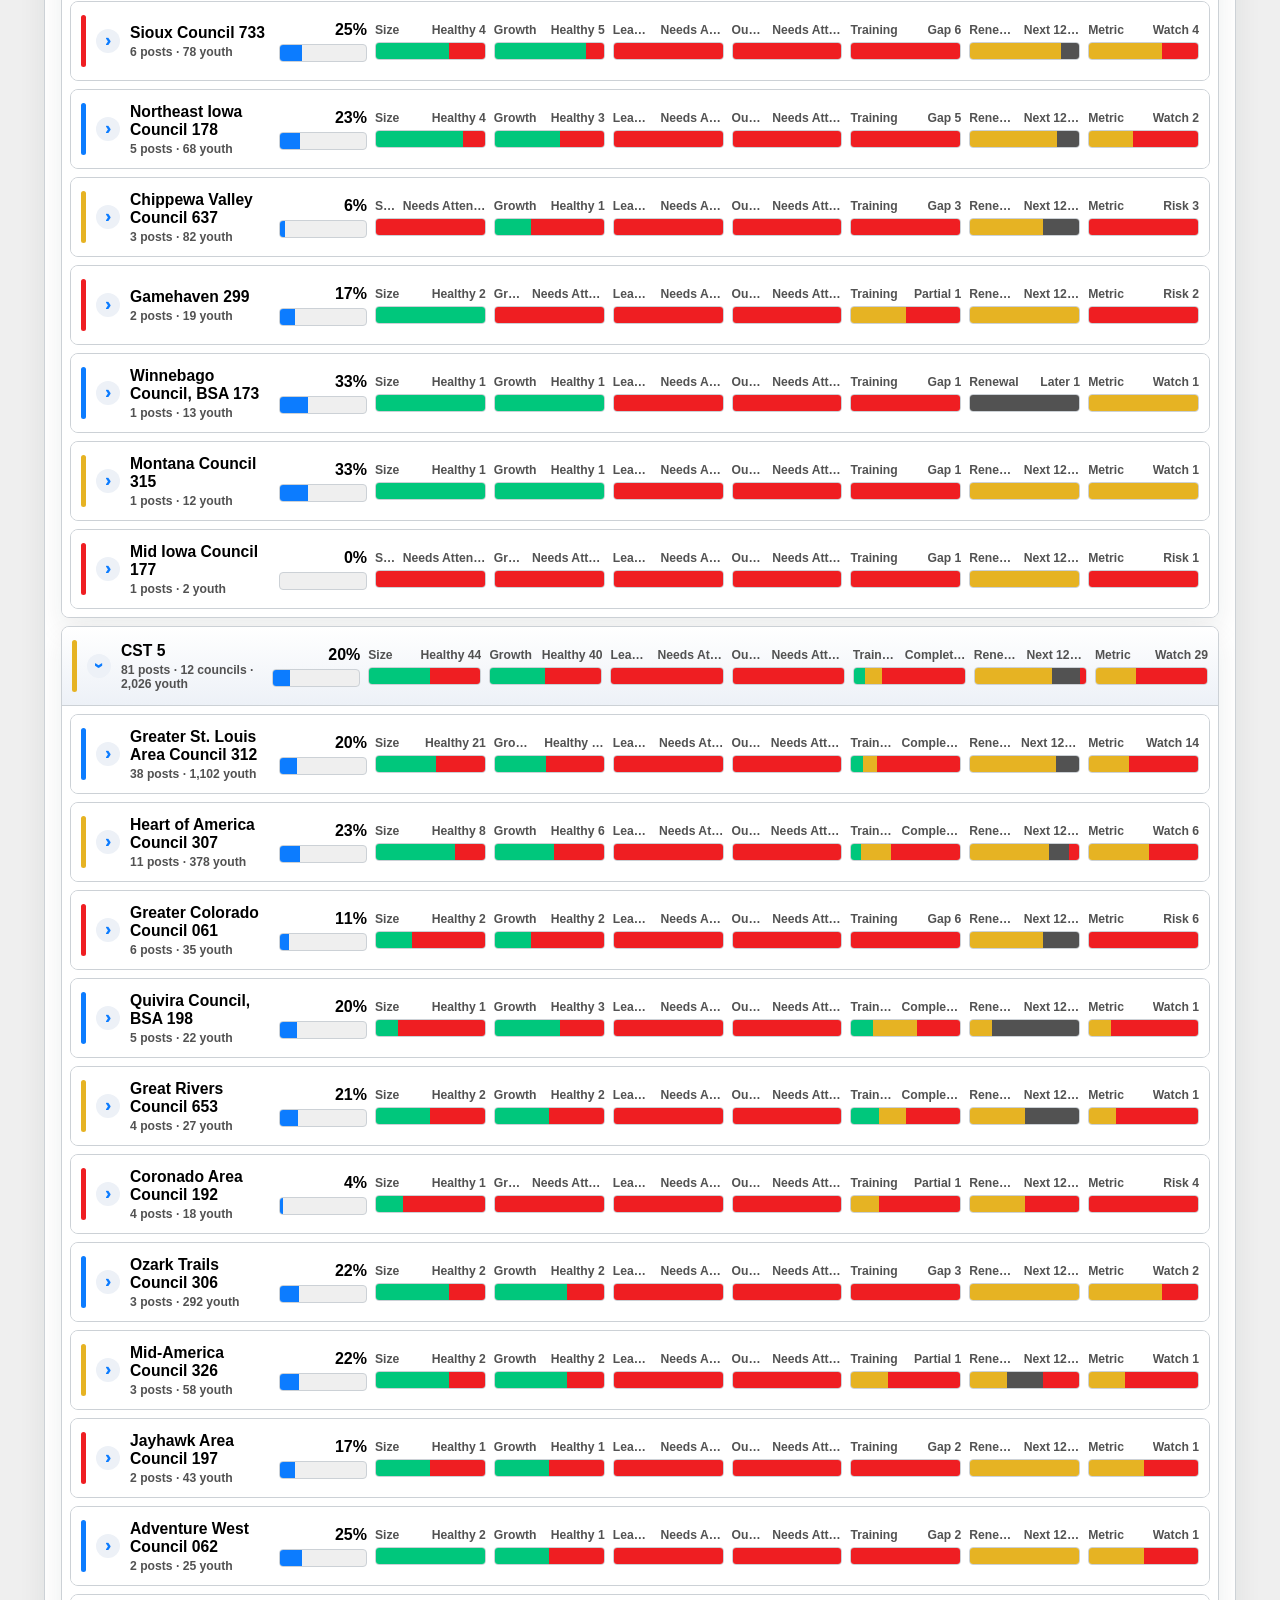
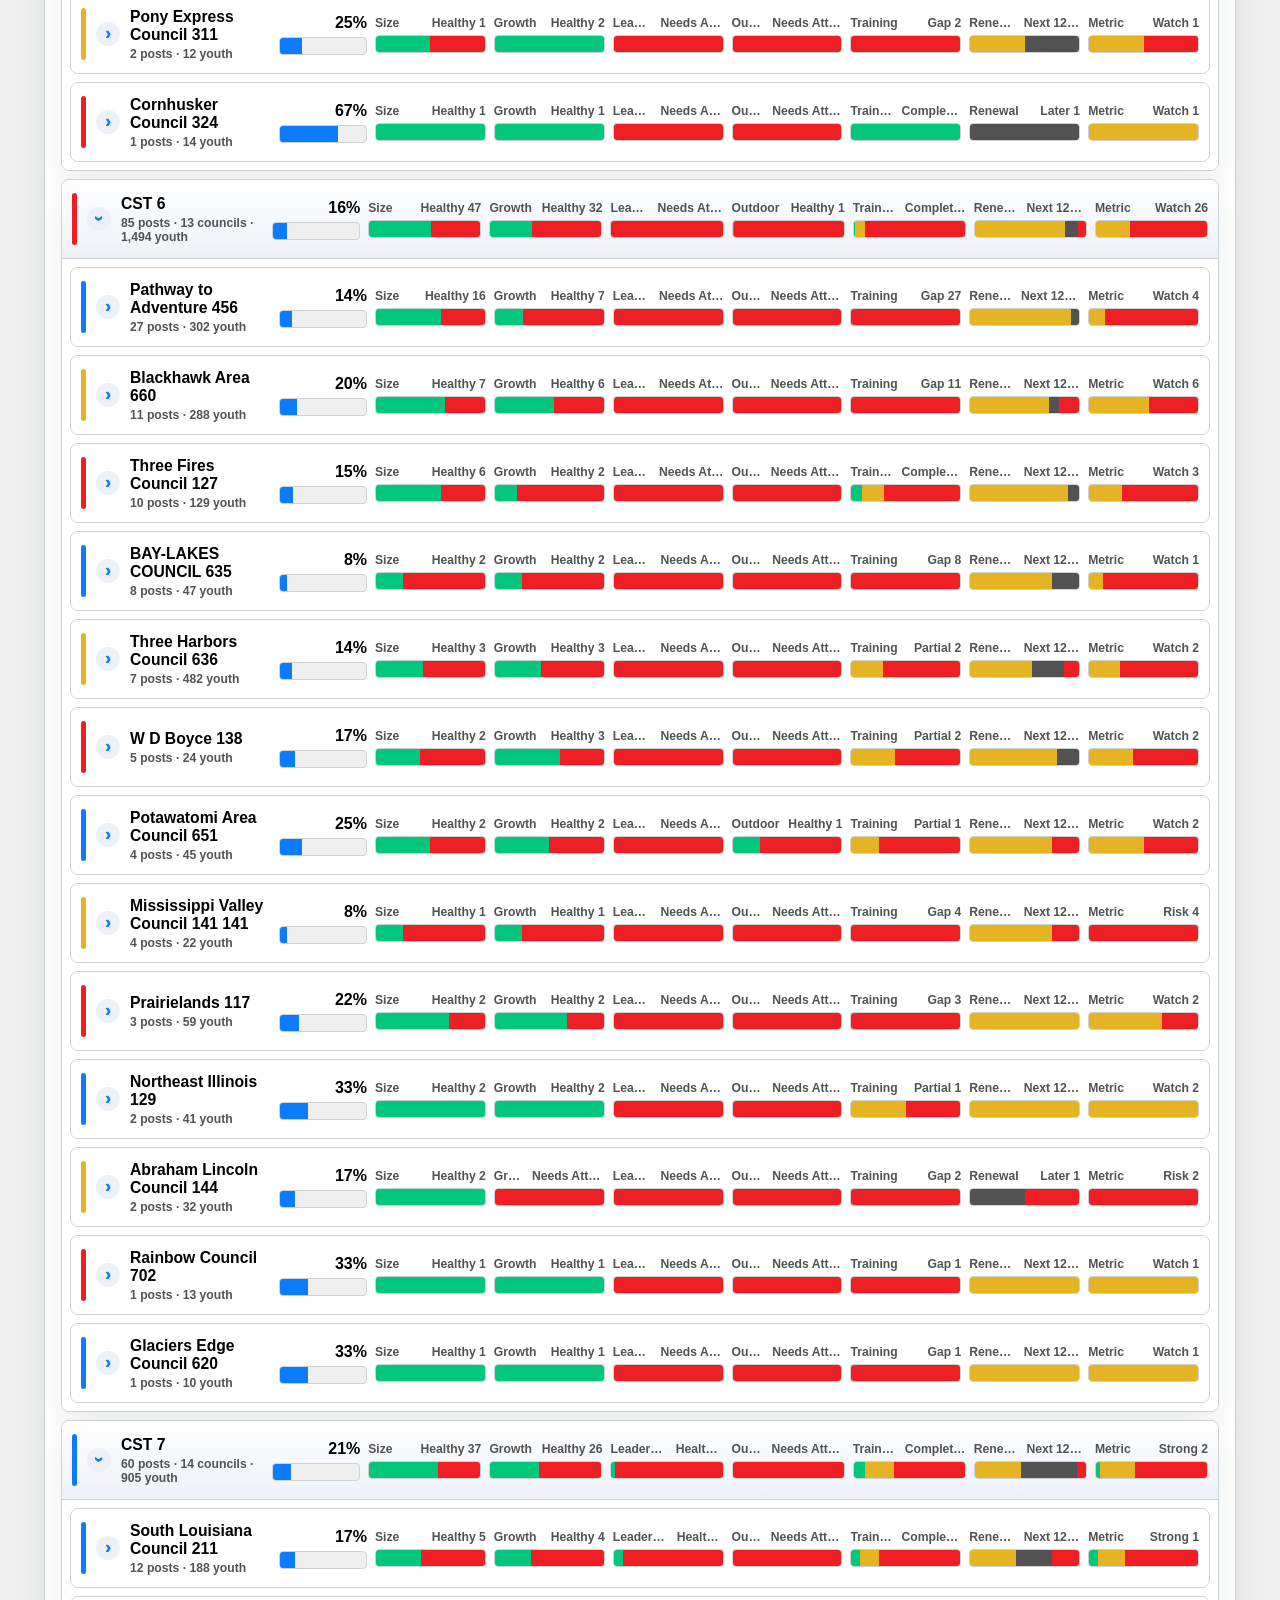
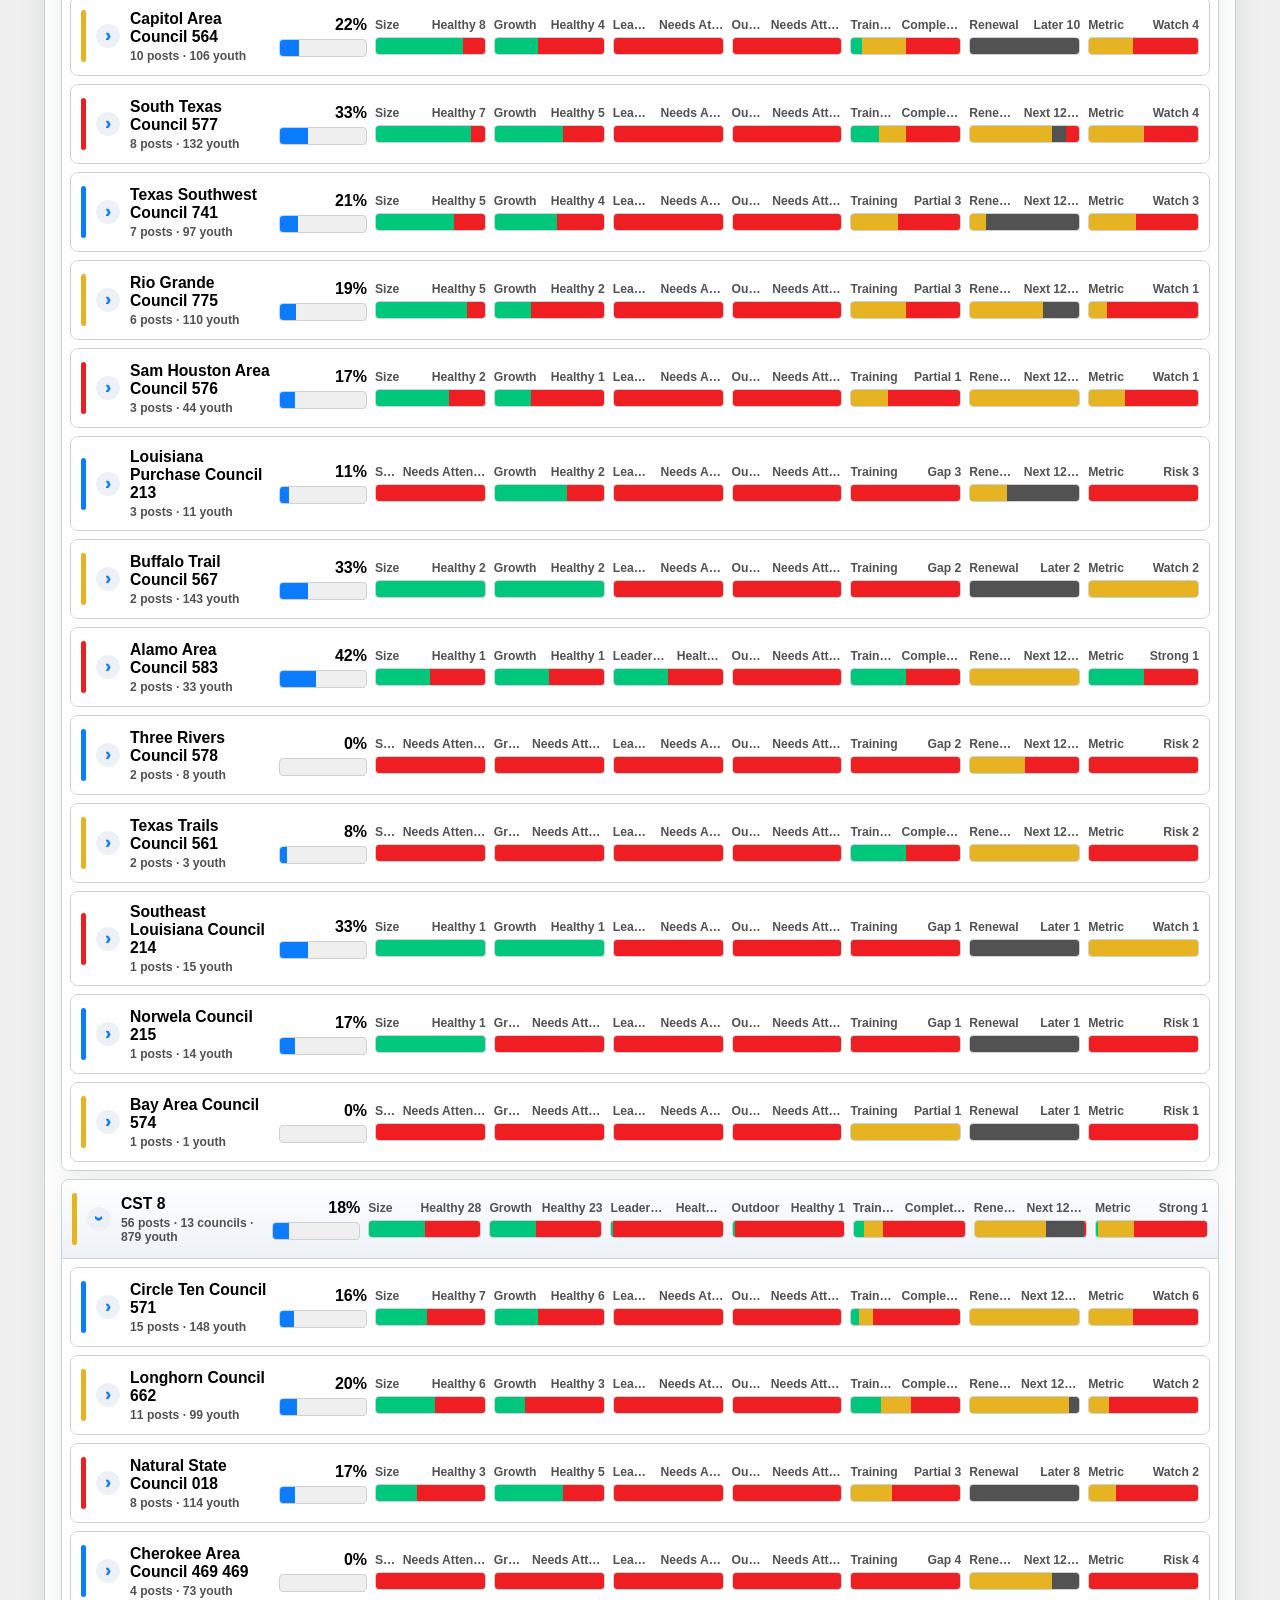
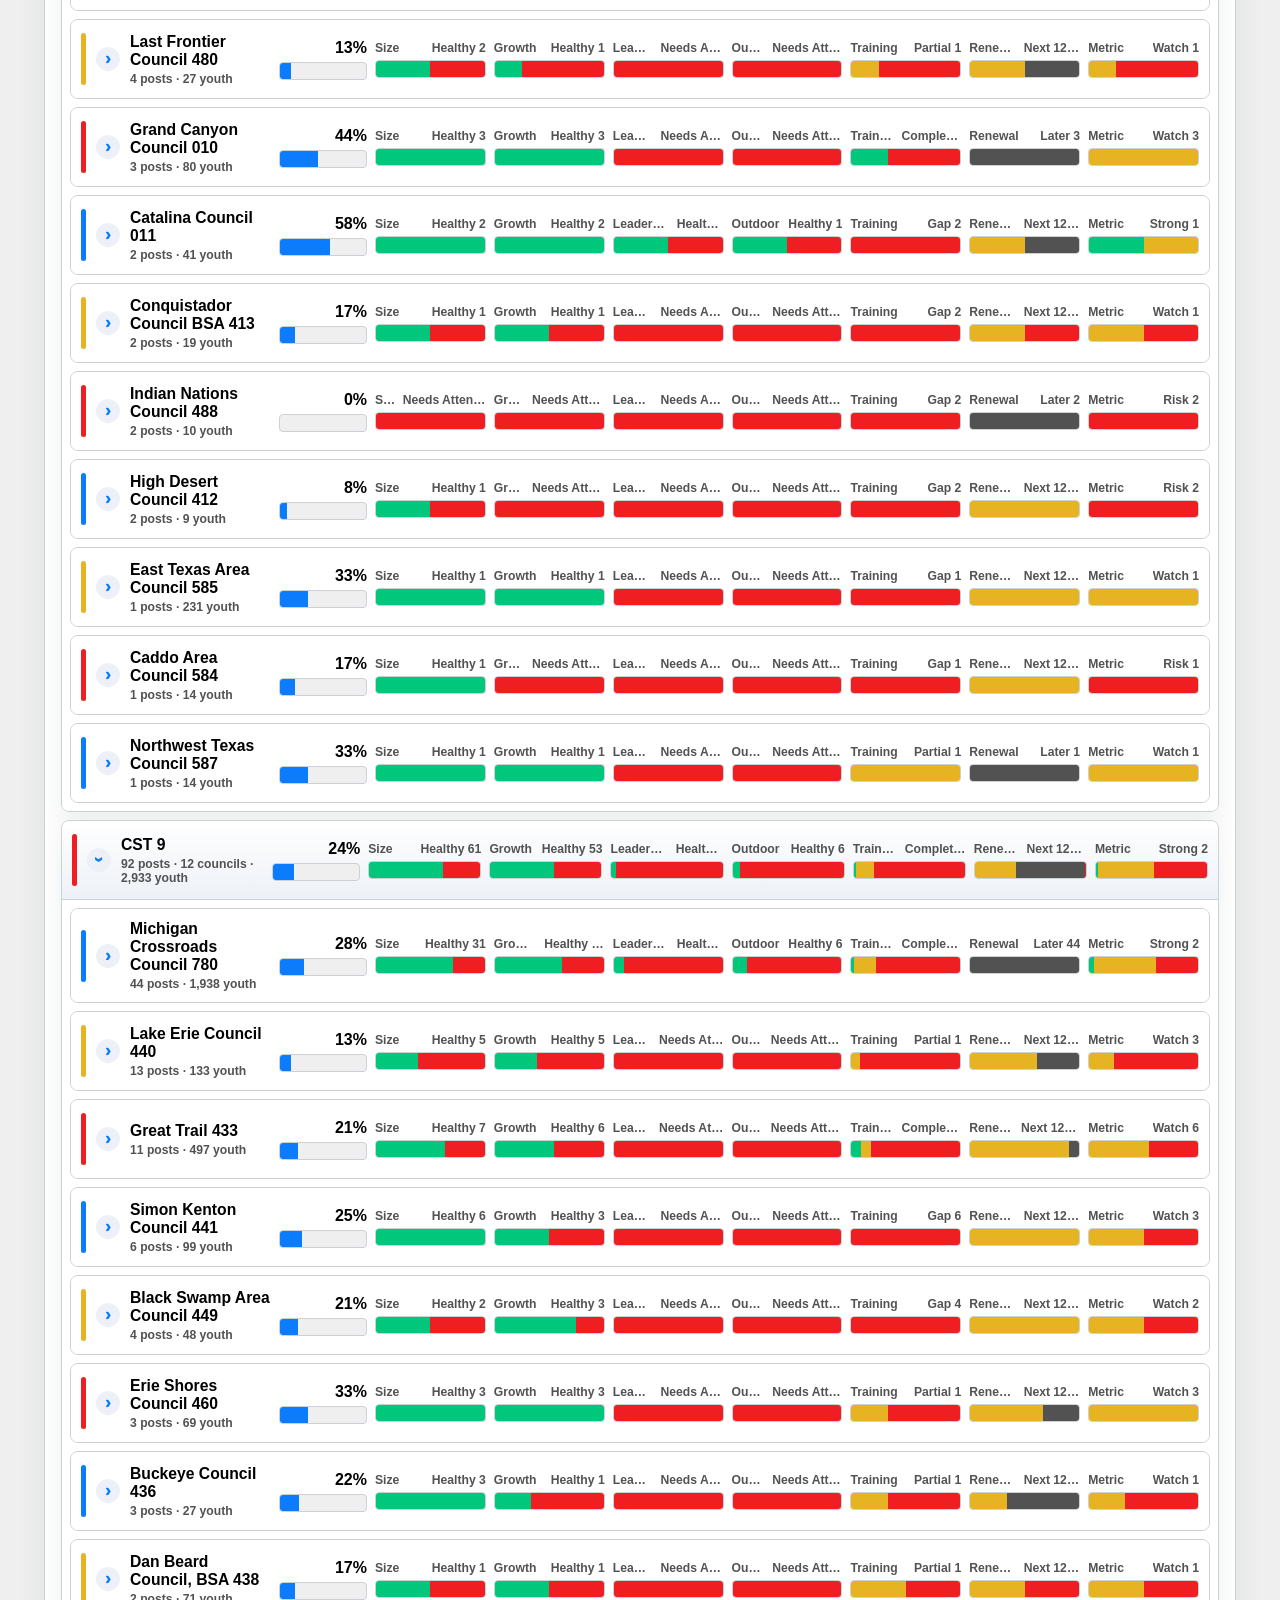
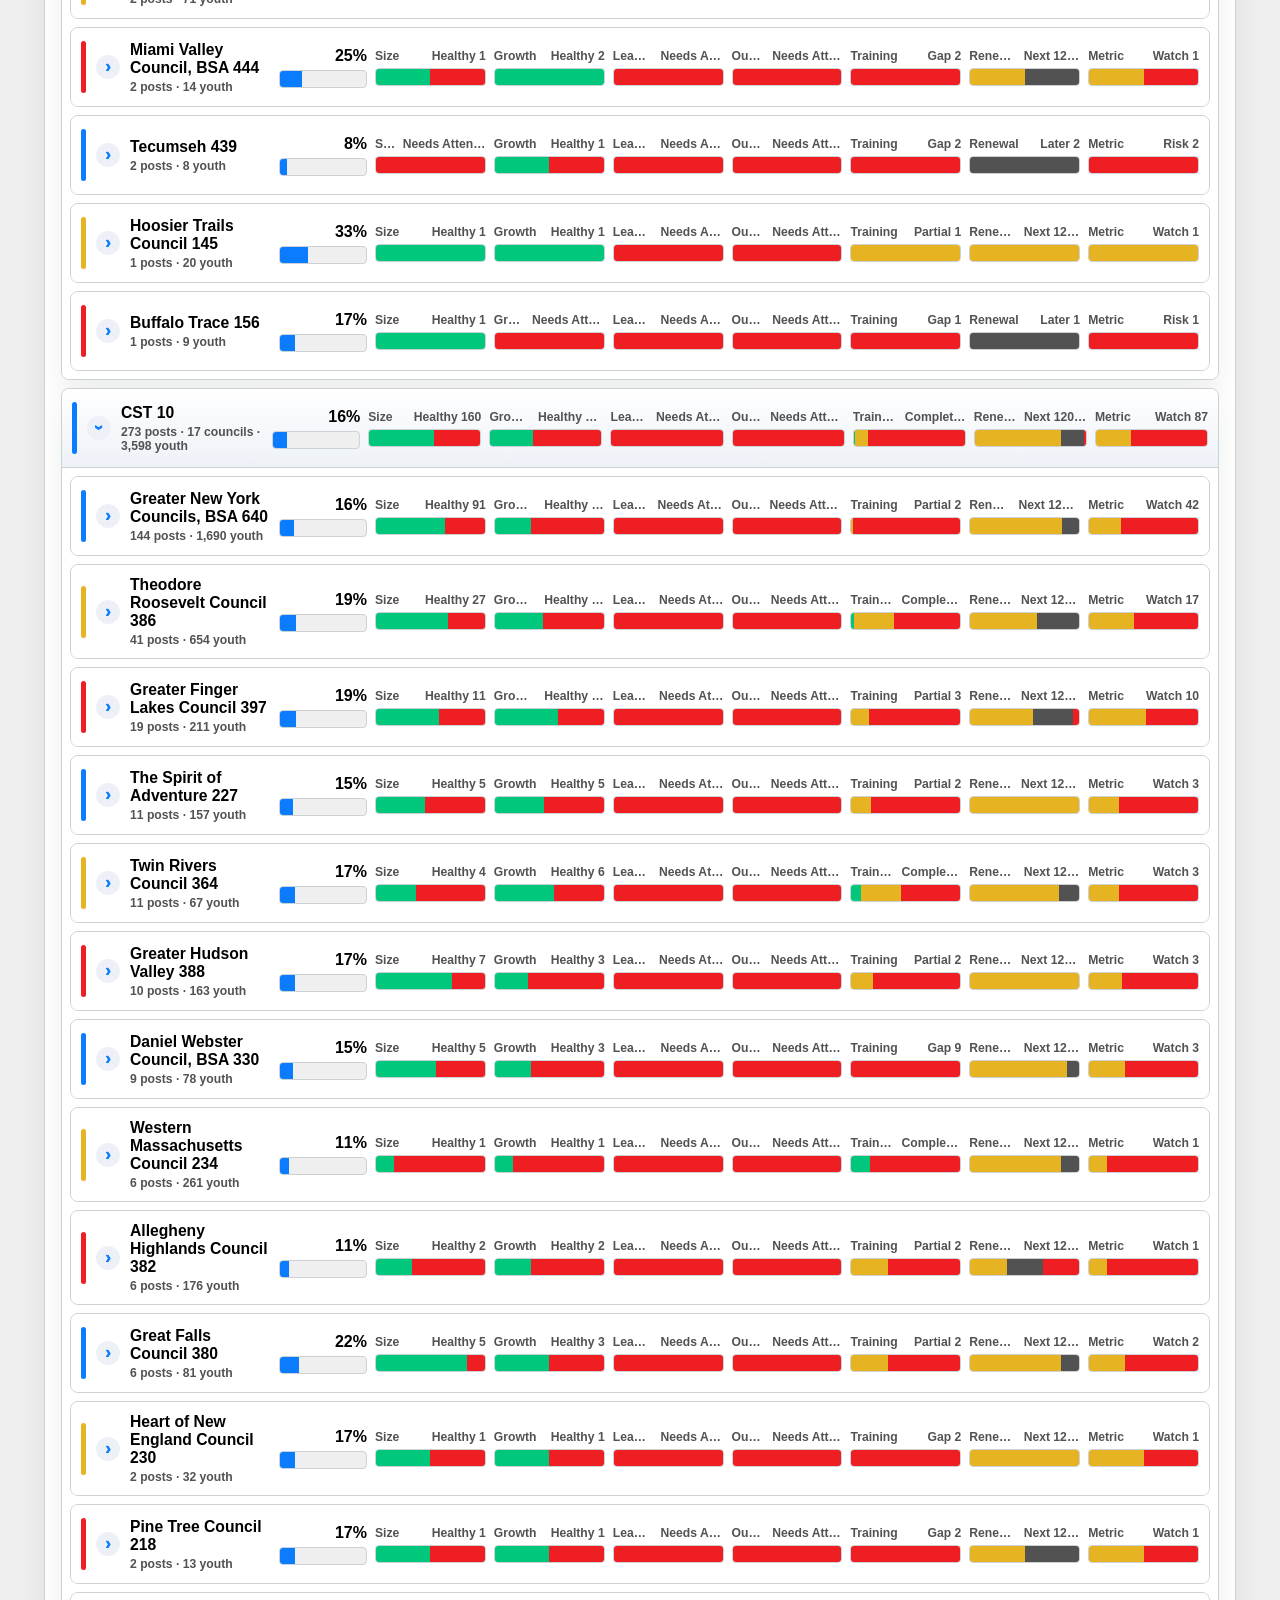
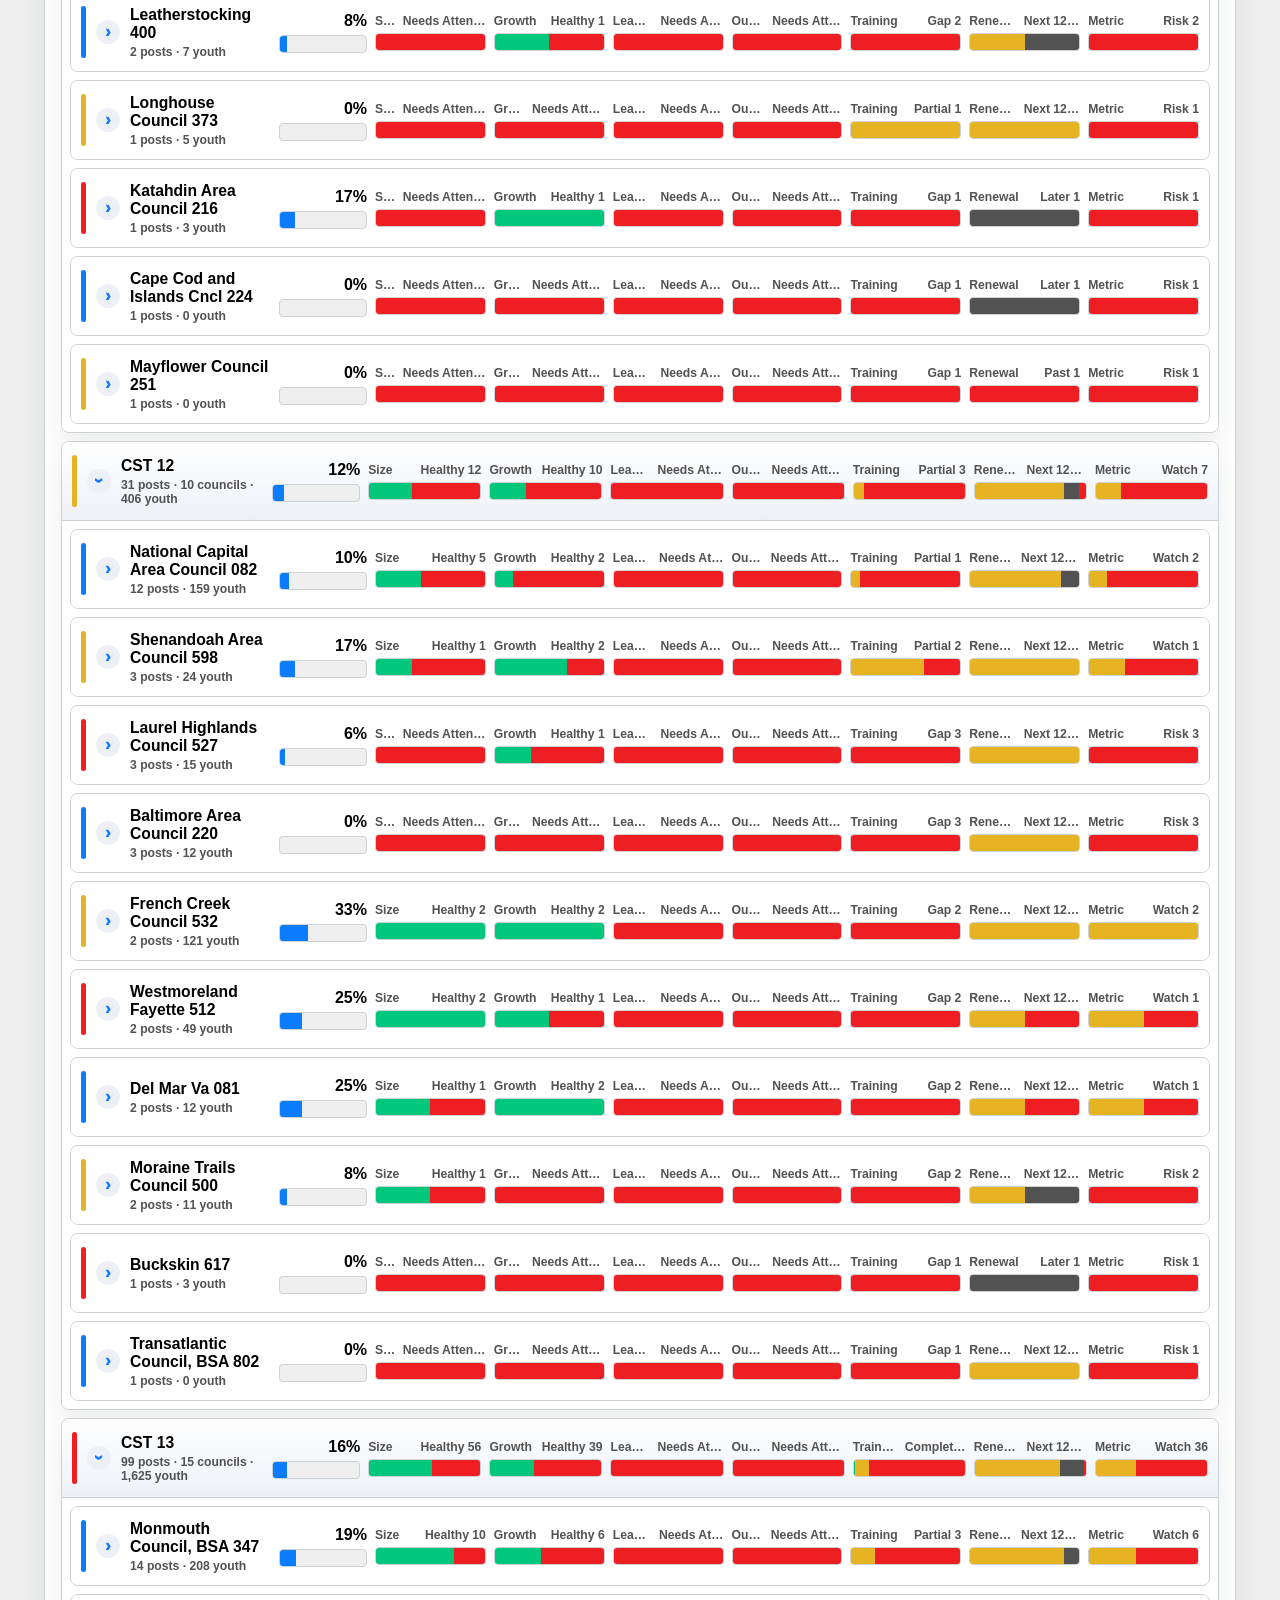
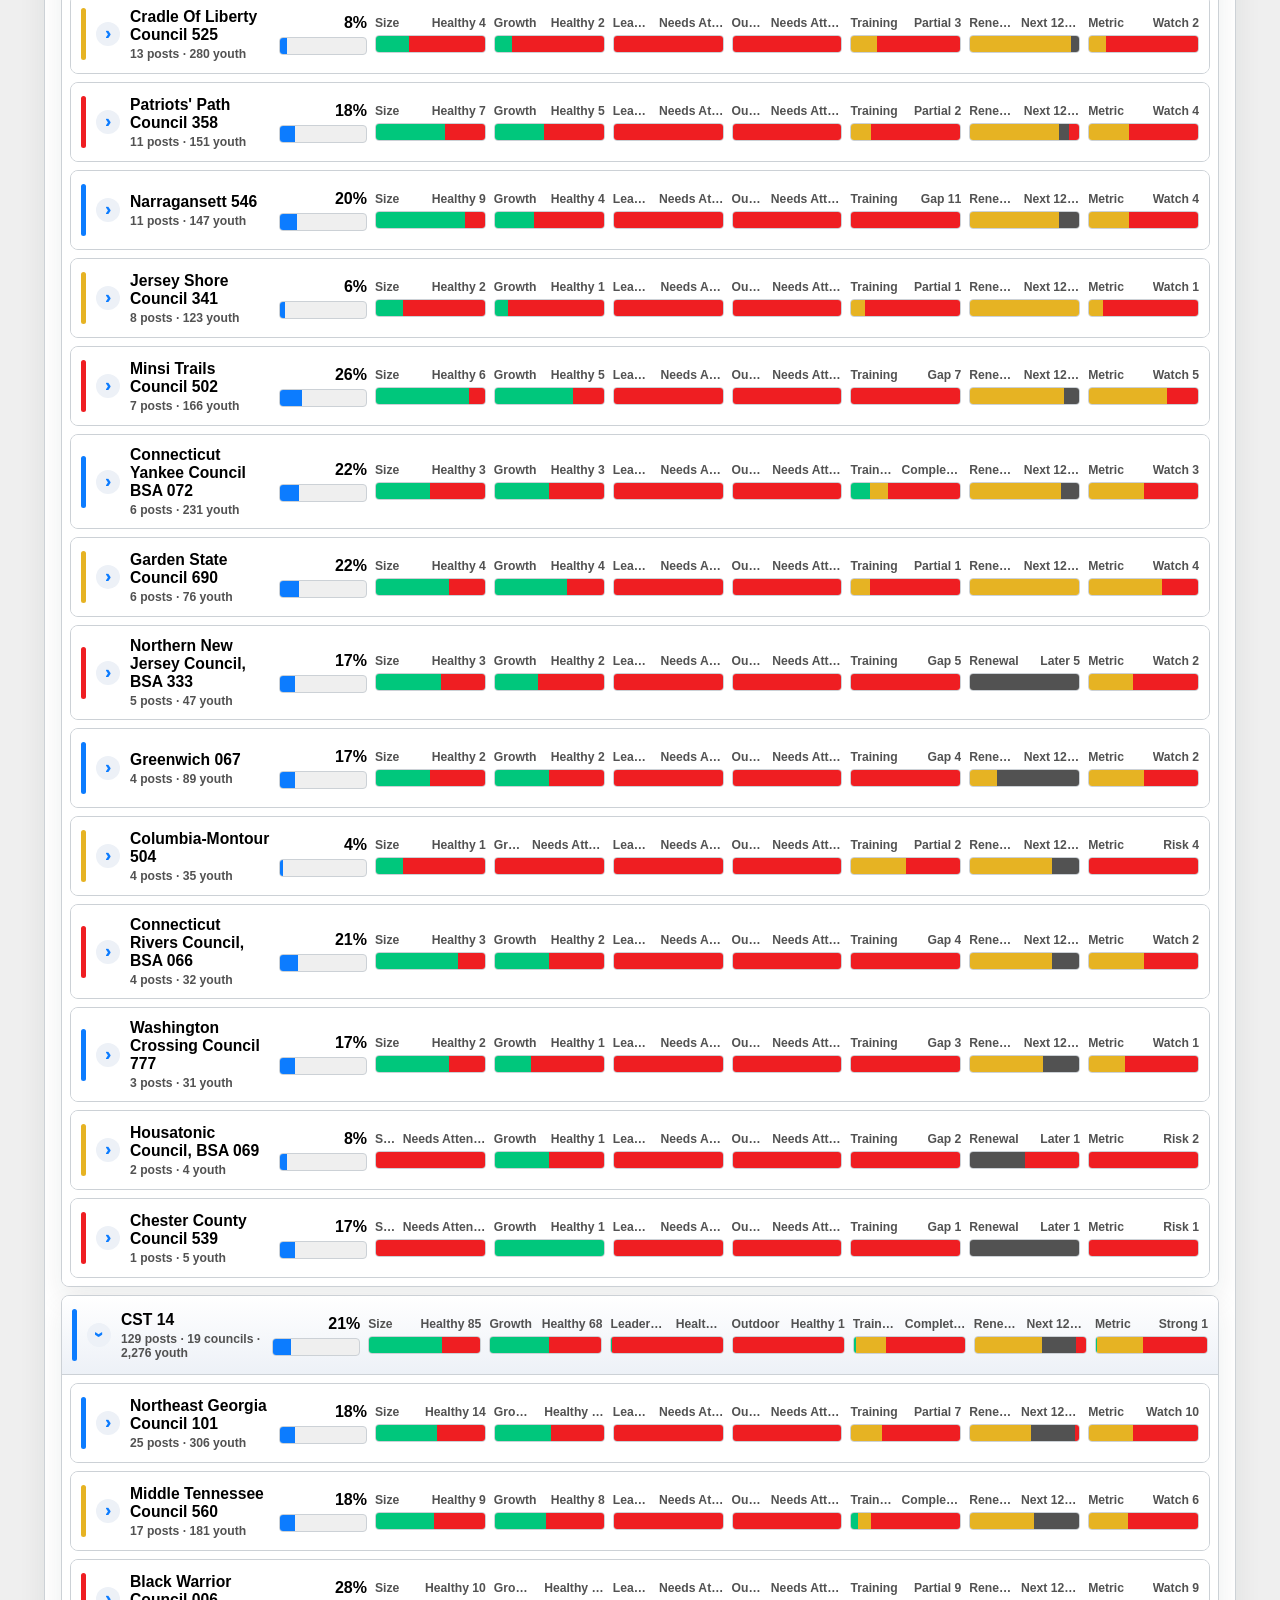
==== commit 4f3257ab: "Apply Exploring brand identity guidelines" ====
--- a/src/index.html
+++ b/src/index.html
@@ -4,13 +4,16 @@
     <meta charset="utf-8">
     <meta name="viewport" content="width=device-width, initial-scale=1">
     <title>National Exploring Dashboard</title>
-    <link rel="icon" href="assets/favicon-32.png">
-    <link rel="stylesheet" href="exploring-dashboard.css?v=2026-10-26">
+    <link rel="icon" href="assets/exploring-favicon-32.png">
+    <link rel="stylesheet" href="exploring-dashboard.css?v=2026-10-26-exploring">
   </head>
   <body>
     <header class="app-header">
       <div>
-        <img class="brand-signature" src="assets/scouting-america-signature.png" alt="Scouting America" width="1370" height="240">
+        <picture>
+          <source media="(prefers-color-scheme: dark)" srcset="assets/exploring-wordmark-dark.png">
+          <img class="brand-signature" src="assets/exploring-wordmark-light.png" alt="Exploring" width="2050" height="440">
+        </picture>
         <p class="eyebrow">National dashboard</p>
         <h1>National Exploring Dashboard</h1>
       </div>
@@ -127,6 +130,6 @@
       </section>
     </main>
 
-    <script src="exploring-dashboard.js?v=2026-10-26"></script>
+    <script src="exploring-dashboard.js?v=2026-10-26-r2"></script>
   </body>
 </html>
--- a/src/exploring-dashboard.css
+++ b/src/exploring-dashboard.css
@@ -1,17 +1,19 @@
 :root {
   color-scheme: light dark;
-  --bg: #E9E9E4;
+  --bg: #efefef;
   --panel: #ffffff;
   --panel-2: #f4f5f6;
-  --ink: #232528;
-  --muted: #515354;
+  --ink: #000000;
+  --muted: #525252;
   --line: #ccd1d6;
-  --accent: #003F87;
-  --accent-2: #CE1126;
-  --gold: #77643d;
+  --accent: #0c7cff;
+  --accent-2: #ef1e22;
+  --gold: #e6b323;
+  --good: #00c77c;
+  --link: #221850;
   --soft: #edf1f7;
   --control: #ffffff;
-  --track: #E9E9E4;
+  --track: #efefef;
   --header: #ffffff;
   --shadow: 0 12px 28px rgba(31, 42, 36, 0.08);
   font-family: Arial, Helvetica, sans-serif;
@@ -19,19 +21,17 @@
 
 @media (prefers-color-scheme: dark) {
   :root {
-    --bg: #171819;
-    --panel: #232528;
-    --panel-2: #2d3034;
+    --bg: #151515;
+    --panel: #202020;
+    --panel-2: #2b2b2b;
     --ink: #FFFFFF;
-    --muted: #c2c5c7;
-    --line: #515354;
-    --accent: #9AB3D5;
-    --accent-2: #CE1126;
-    --gold: #D6CEBD;
-    --soft: #303844;
-    --control: #232528;
-    --track: #41464b;
-    --header: #232528;
+    --muted: #c2c2c2;
+    --line: #525252;
+    --link: #aee6ff;
+    --soft: #2b2b2b;
+    --control: #202020;
+    --track: #414141;
+    --header: #231950;
     --shadow: 0 12px 28px rgba(0, 0, 0, 0.32);
   }
 }
@@ -47,7 +47,7 @@
 }
 
 a {
-  color: var(--accent);
+  color: var(--link);
   text-decoration: none;
 }
 
@@ -60,7 +60,7 @@
 .app-header {
   align-items: center;
   background: var(--header);
-  border-bottom: 3px solid #CE1126;
+  border-bottom: 3px solid #0c7cff;
   display: flex;
   justify-content: space-between;
   gap: 24px;
@@ -71,7 +71,7 @@
 }
 
 .eyebrow {
-  color: var(--accent);
+  color: var(--link);
   font-size: 0.75rem;
   font-weight: 800;
   letter-spacing: 0;
@@ -81,6 +81,9 @@
 
 h1,
 h2 {
+  font-family: "Halis Rounded", "Arial Black", Arial, sans-serif;
+  font-weight: 900;
+  text-transform: uppercase;
   letter-spacing: 0;
   margin: 0;
 }
@@ -91,11 +94,10 @@
 
 .brand-signature {
   display: block;
-  width: 220px;
+  width: 260px;
   max-width: 100%;
   height: auto;
-  background: #FFFFFF;
-  margin-bottom: 12px;
+  margin-bottom: 8px;
 }
 
 .source-notes { color: var(--muted); font-size: 0.85rem; line-height: 1.5; }
@@ -210,8 +212,8 @@
 }
 
 .chip.active {
-  background: #003F87;
-  border-color: #003F87;
+  background: #221850;
+  border-color: #0c7cff;
   color: #fff;
 }
 
@@ -425,7 +427,7 @@
 }
 
 .seg.good {
-  background: var(--accent);
+  background: var(--good);
 }
 
 .seg.warn {
@@ -505,18 +507,18 @@
 }
 
 .status-chip.good {
-  background: color-mix(in srgb, var(--accent) 16%, var(--panel));
-  color: var(--accent);
+  background: var(--good);
+  color: #000000;
 }
 
 .status-chip.warn {
-  background: color-mix(in srgb, var(--gold) 18%, var(--panel));
-  color: var(--gold);
+  background: var(--gold);
+  color: #000000;
 }
 
 .status-chip.bad {
-  background: #CE1126;
-  color: #FFFFFF;
+  background: #ef1e22;
+  color: #000000;
 }
 
 .post-row strong {
@@ -659,19 +661,15 @@
 }
 
 .delta.positive {
-  color: var(--accent);
+  color: var(--ink);
+  border-left: 3px solid var(--good);
+  padding-left: 8px;
 }
 
 .delta.negative {
-  color: var(--accent-2);
-}
-
-@media (prefers-color-scheme: dark) {
-  .delta.negative {
-    color: #FFFFFF;
-    border-left: 3px solid #CE1126;
-    padding-left: 8px;
-  }
+  color: var(--ink);
+  border-left: 3px solid var(--accent-2);
+  padding-left: 8px;
 }
 
 .load-error {
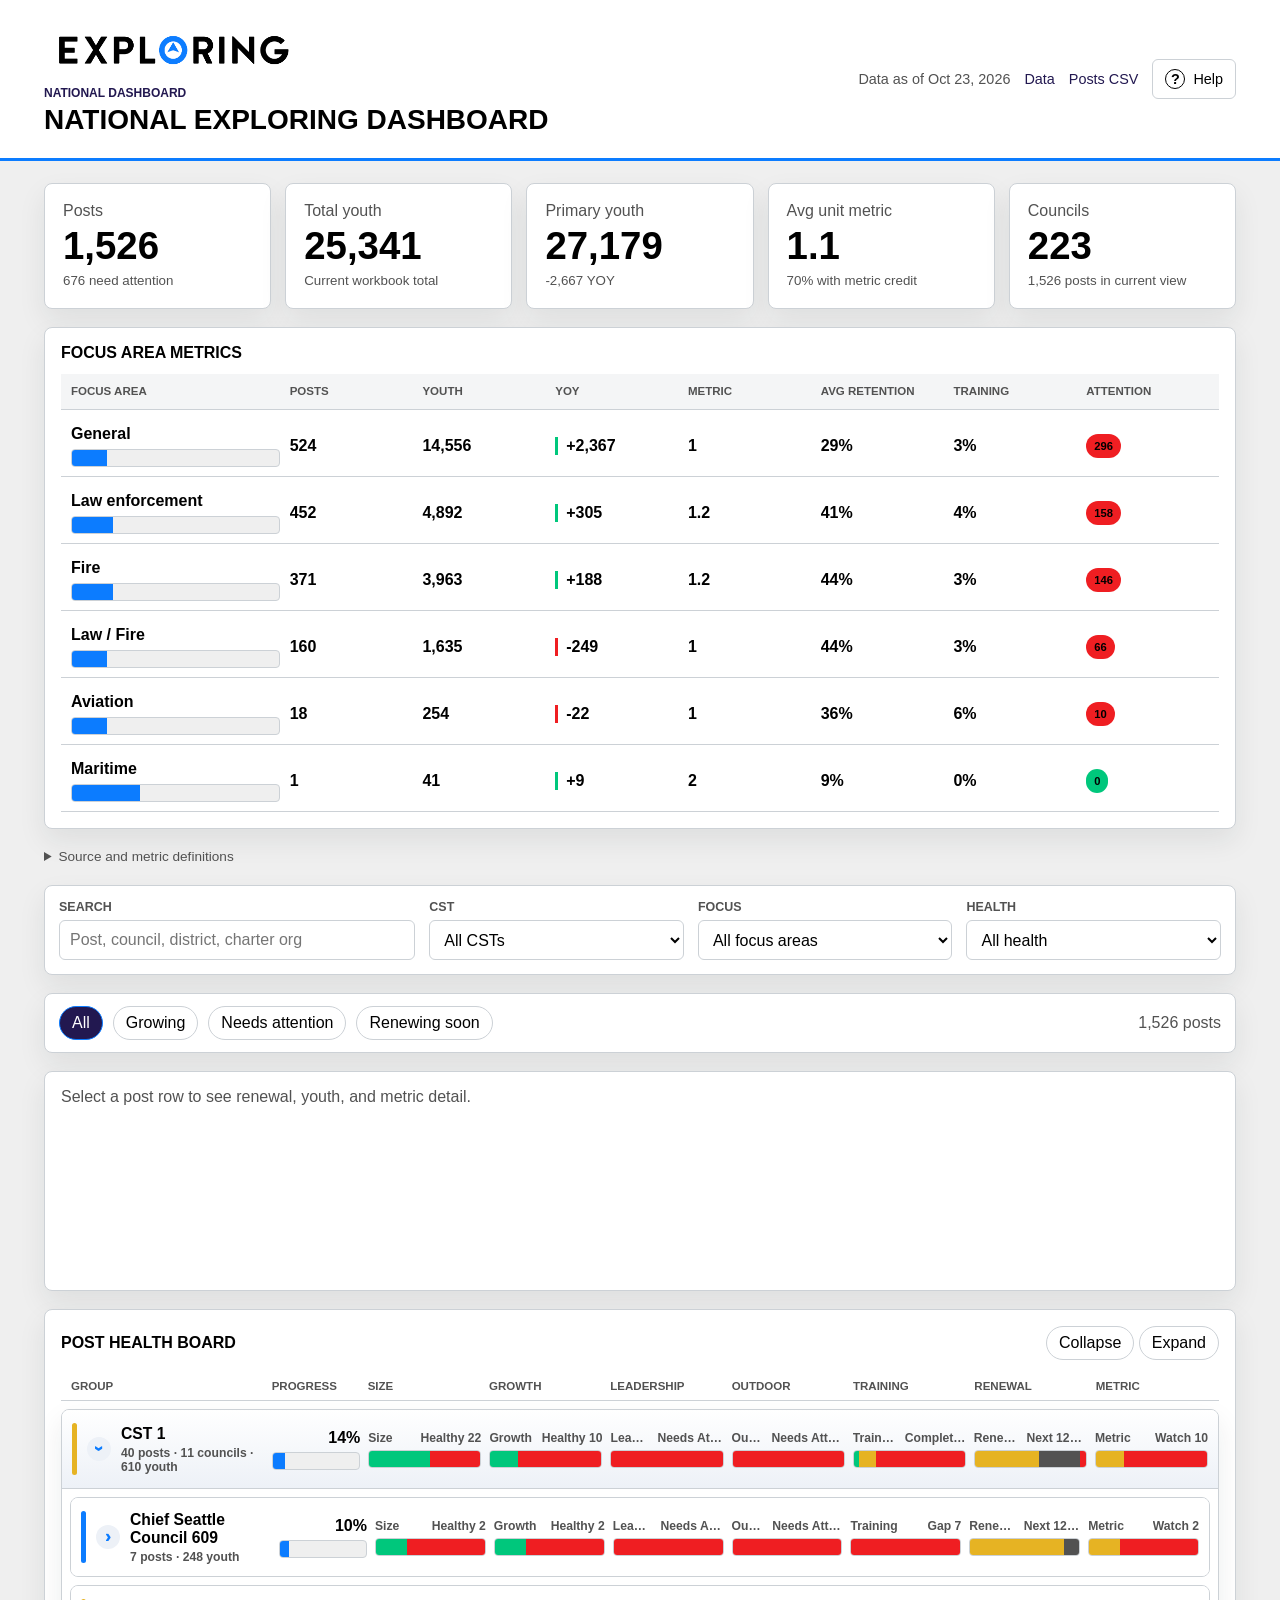
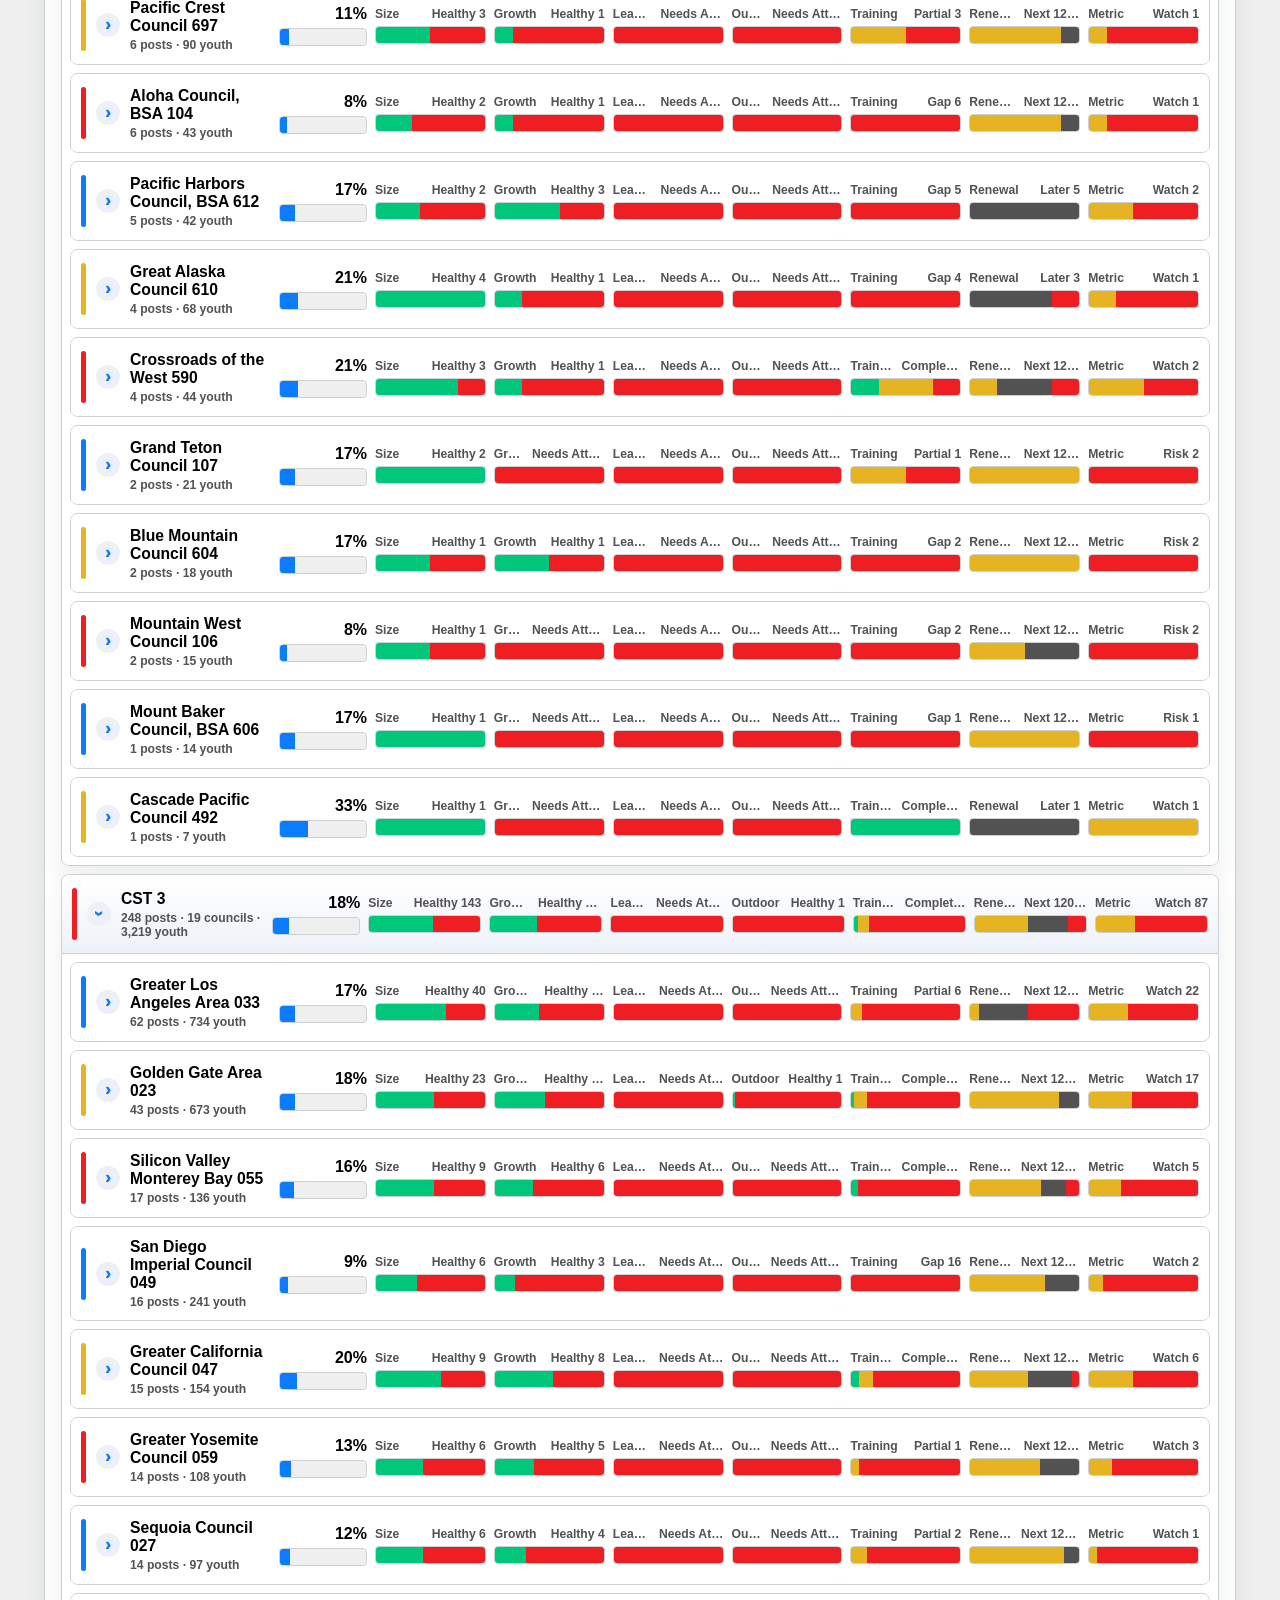
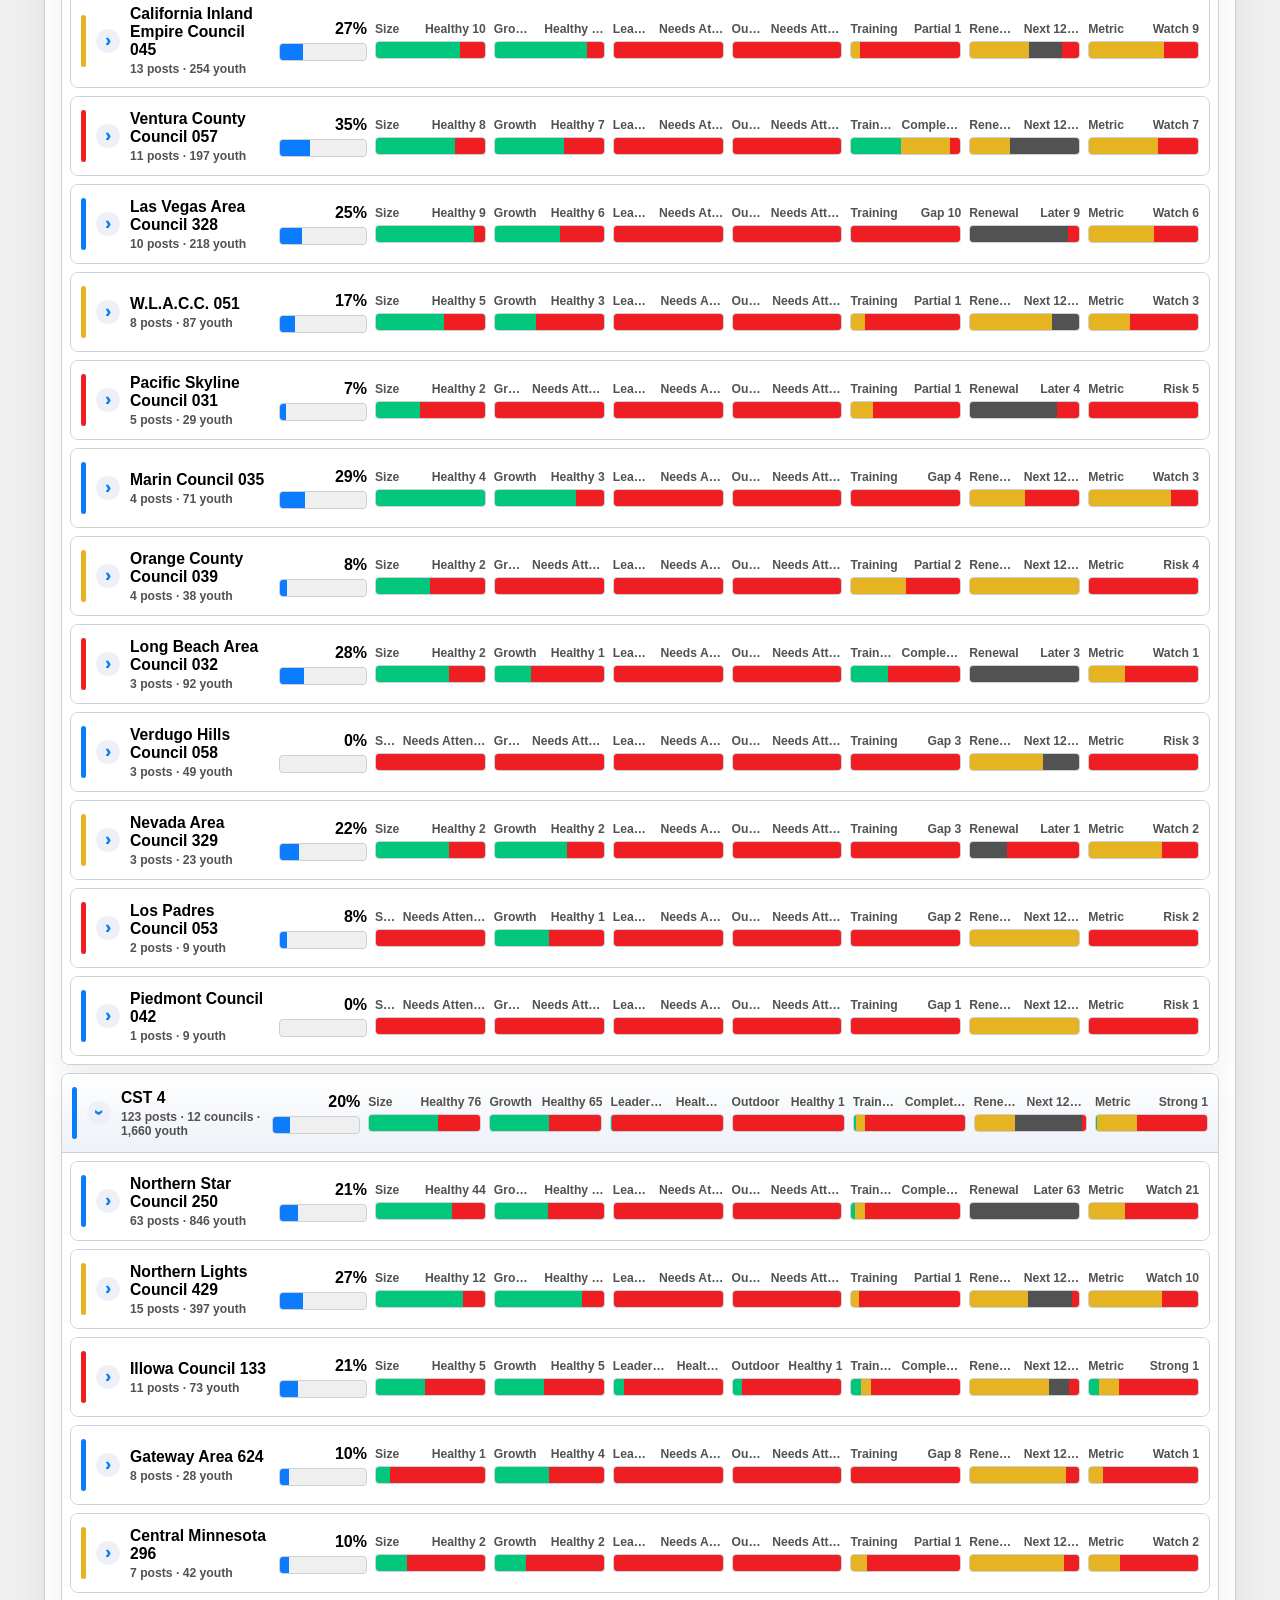
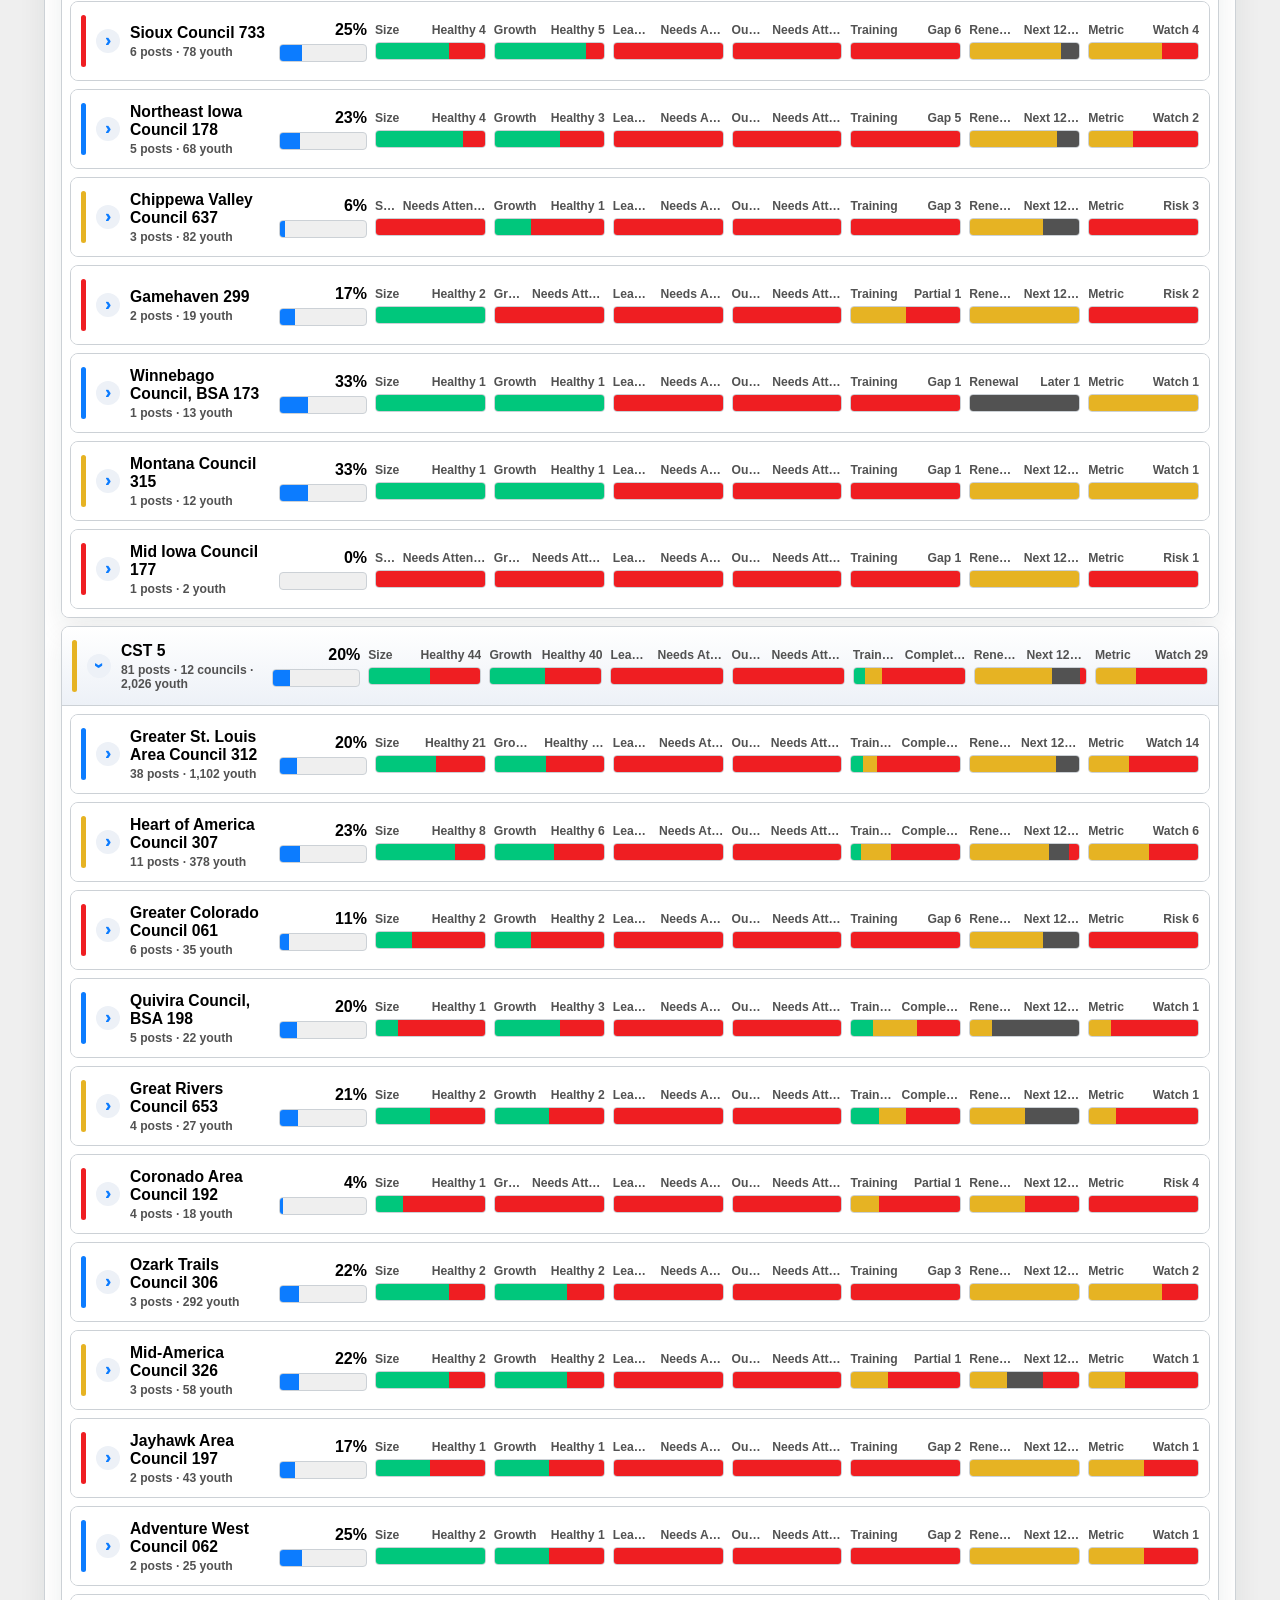
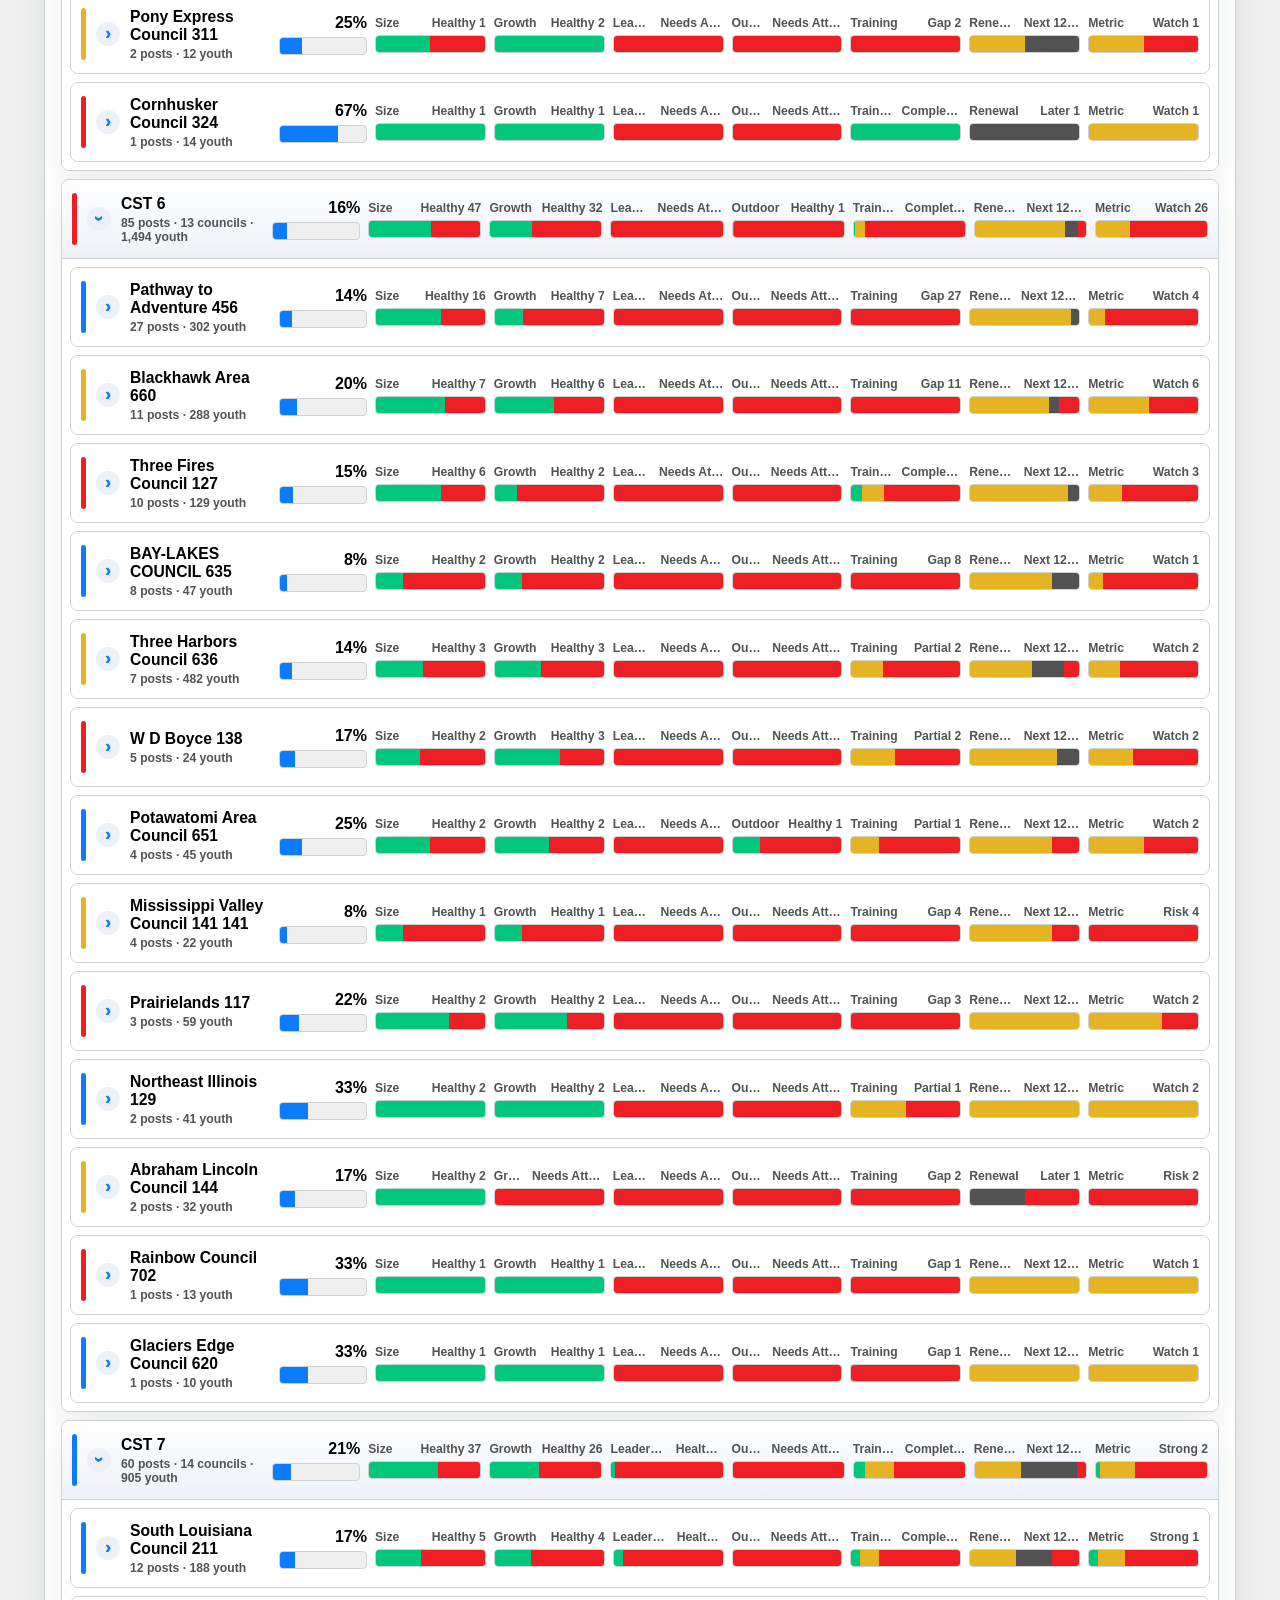
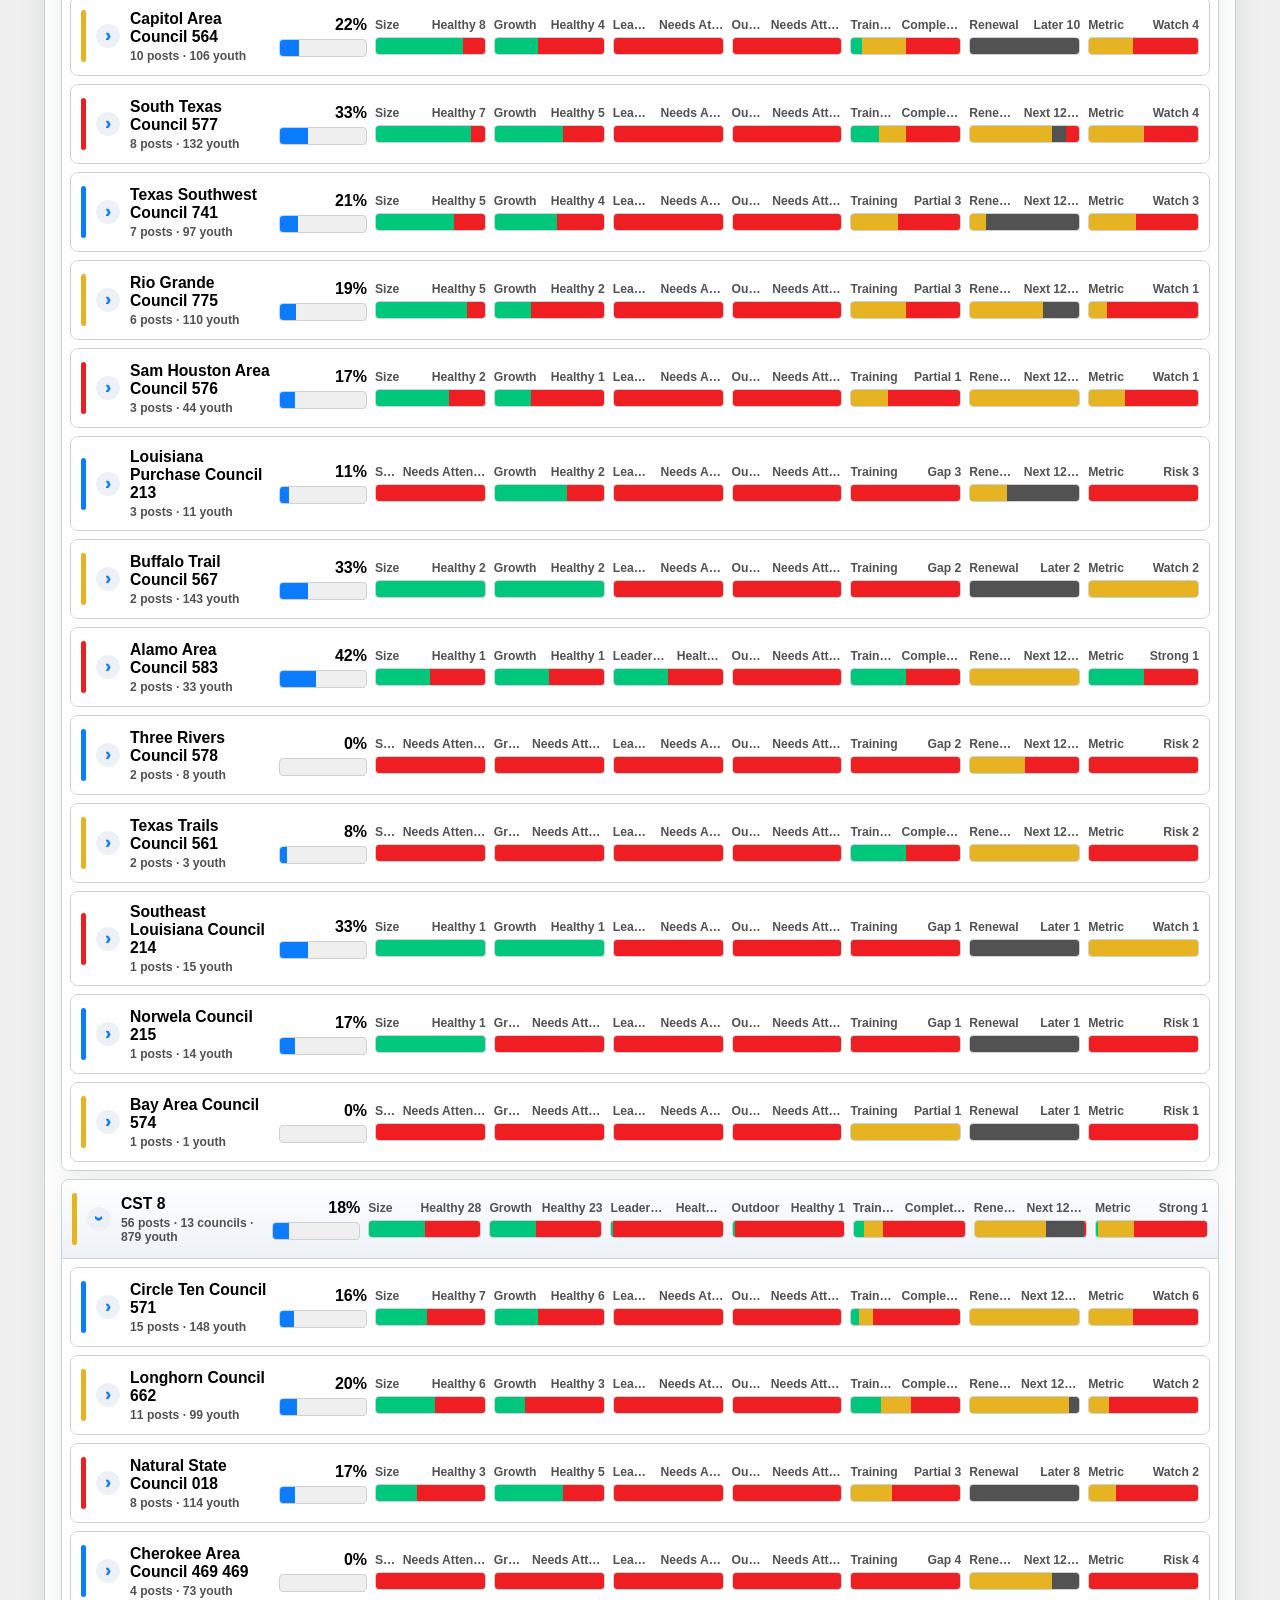
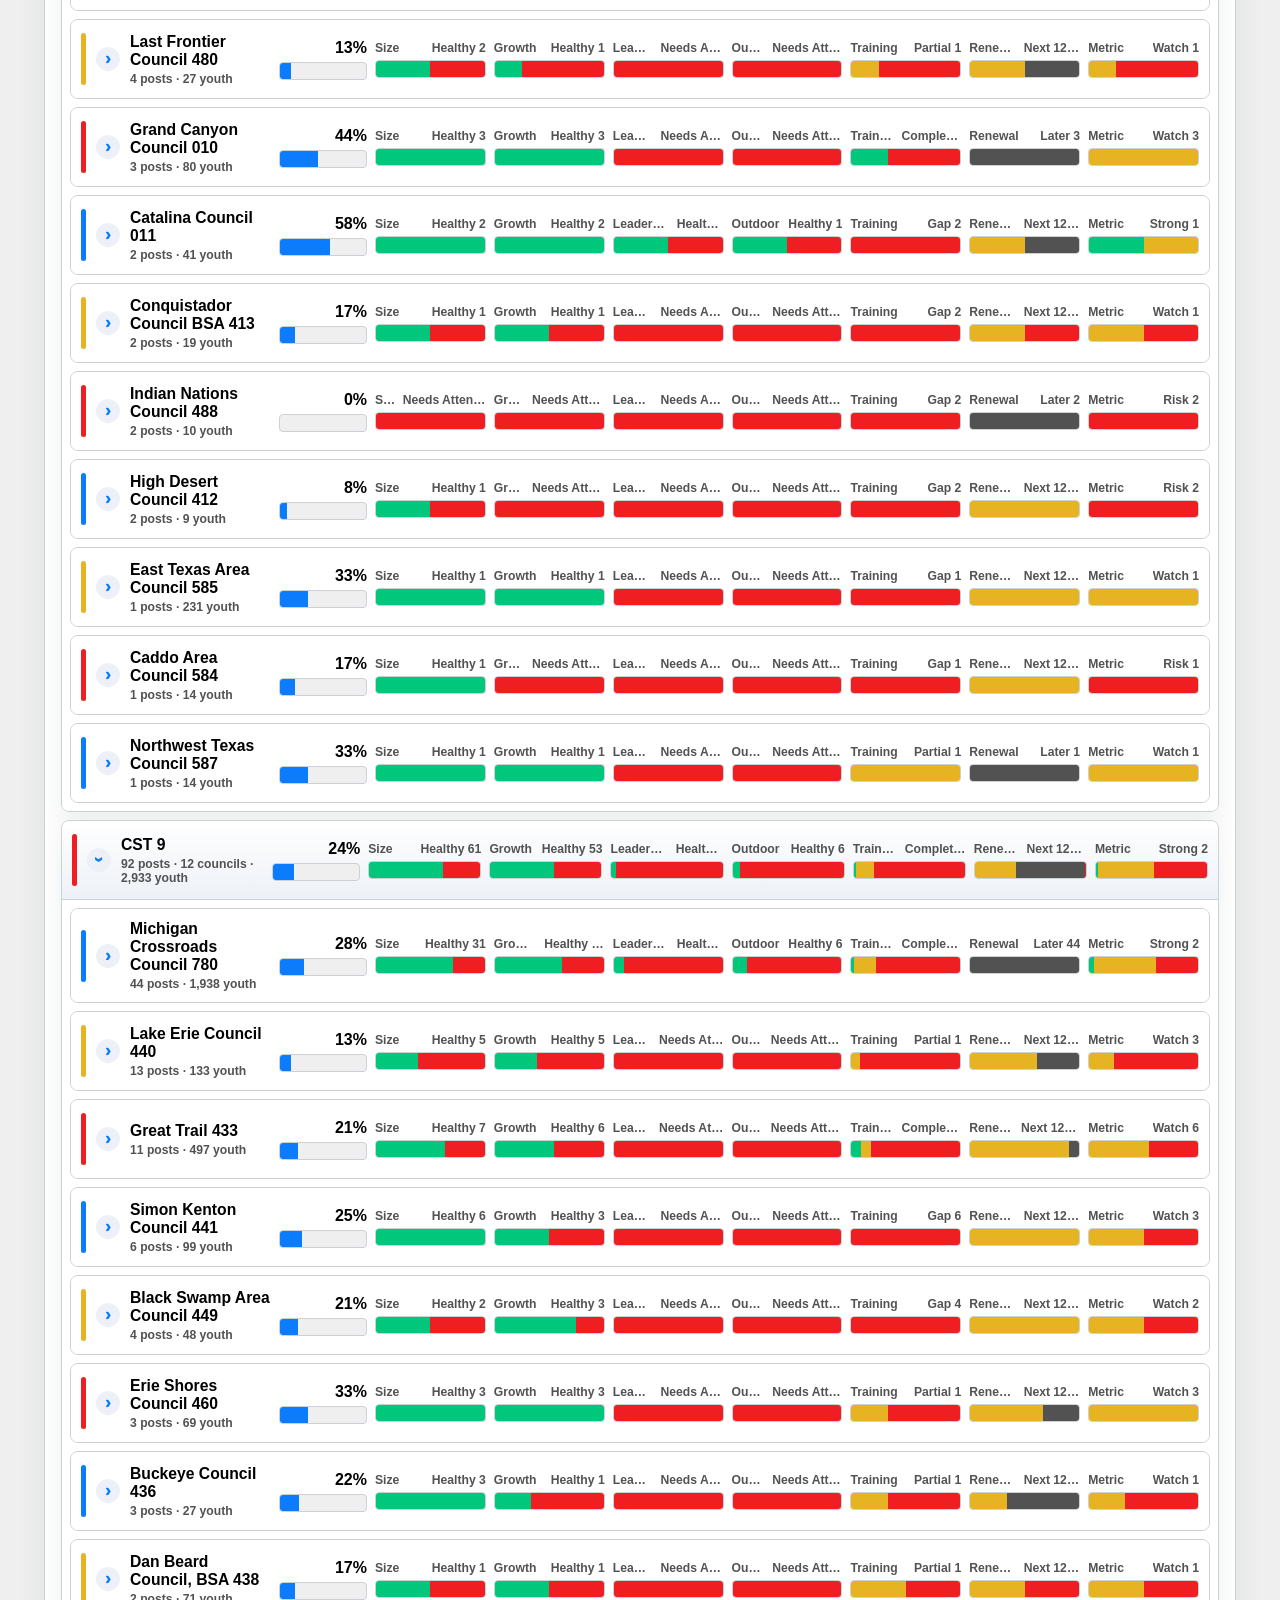
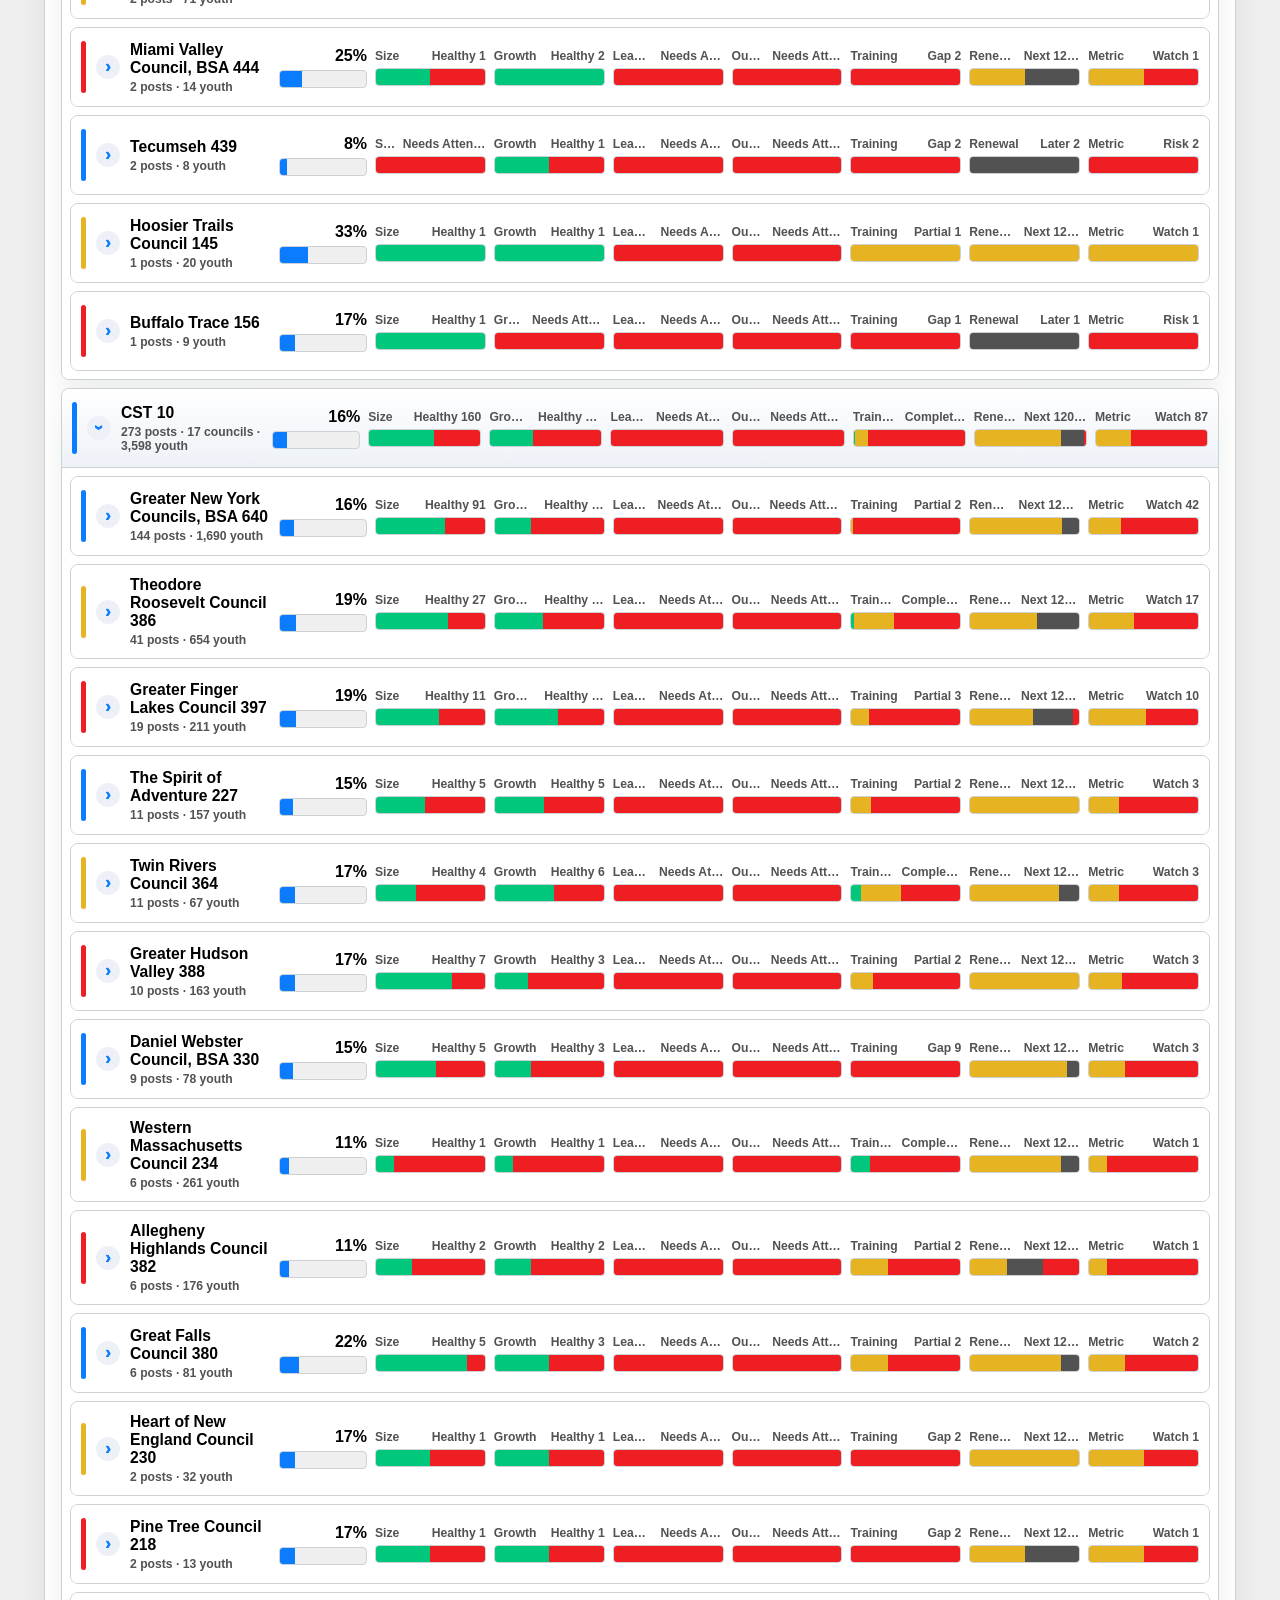
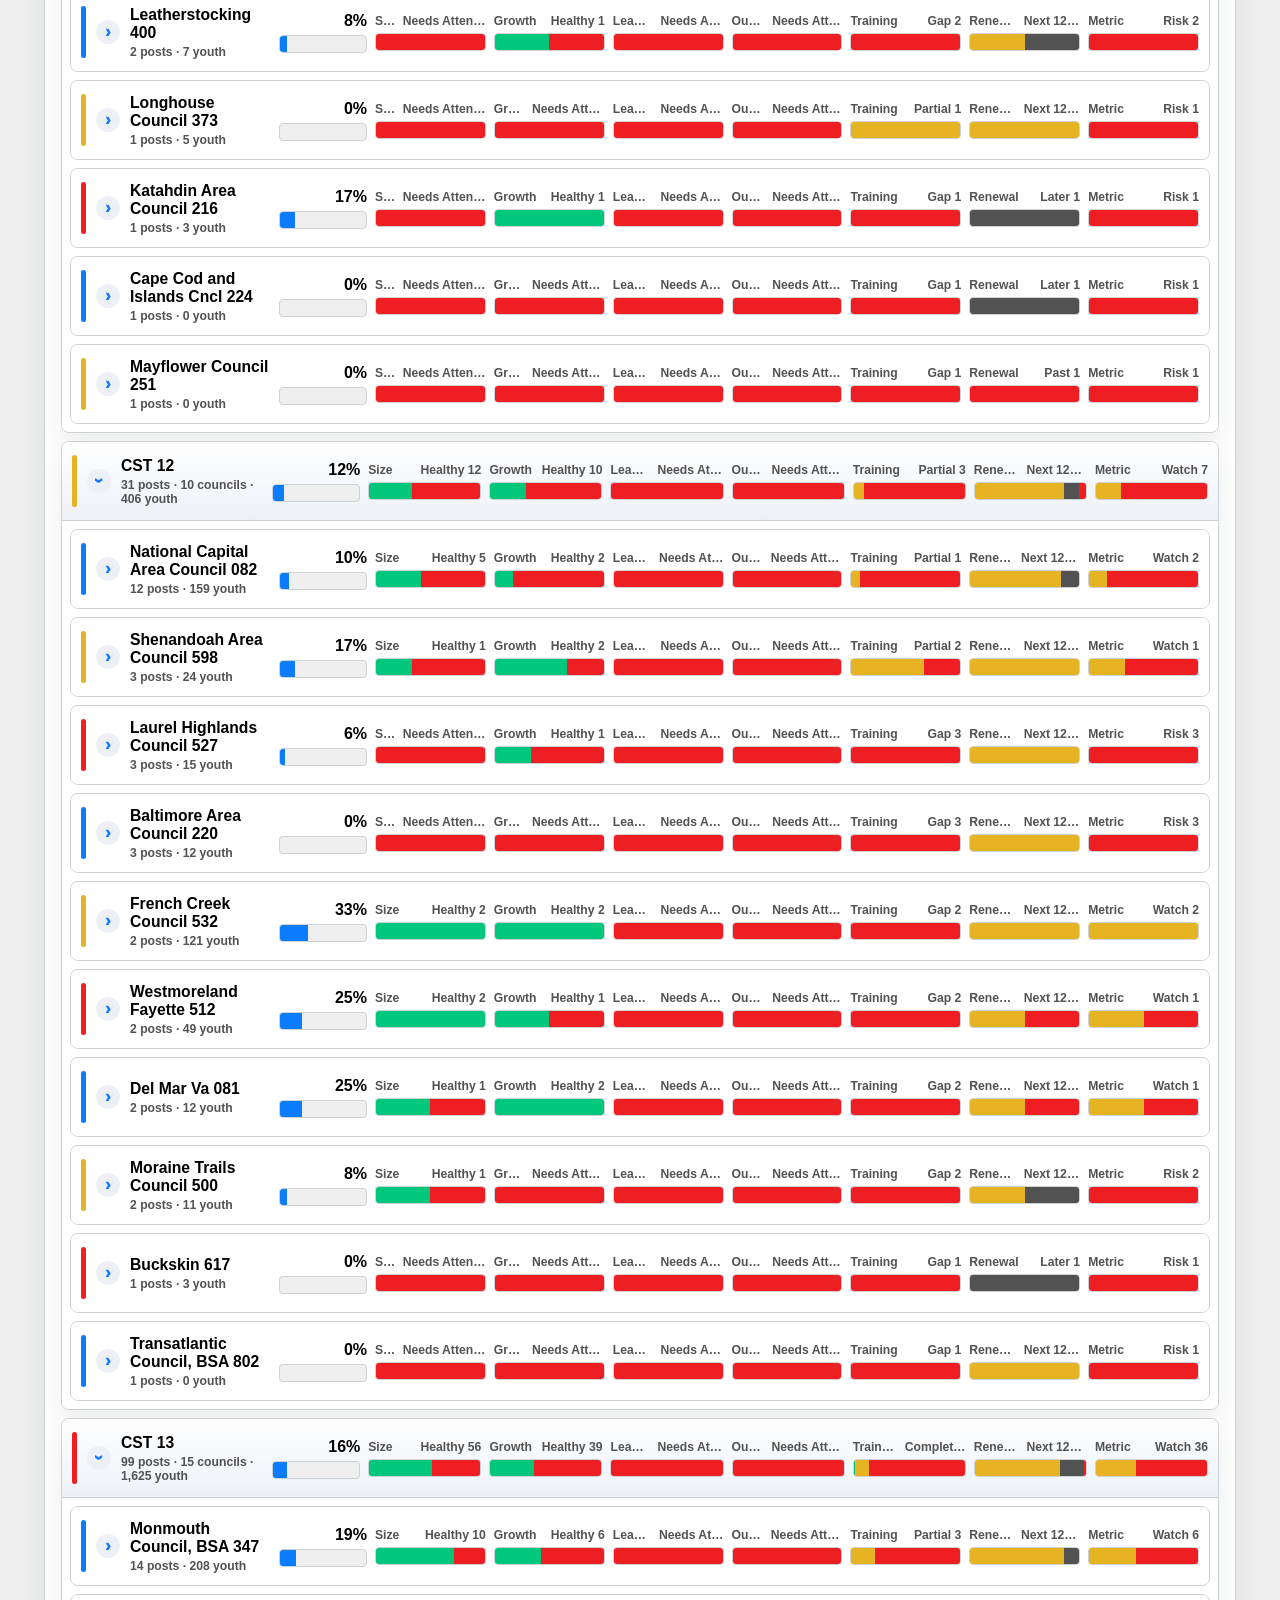
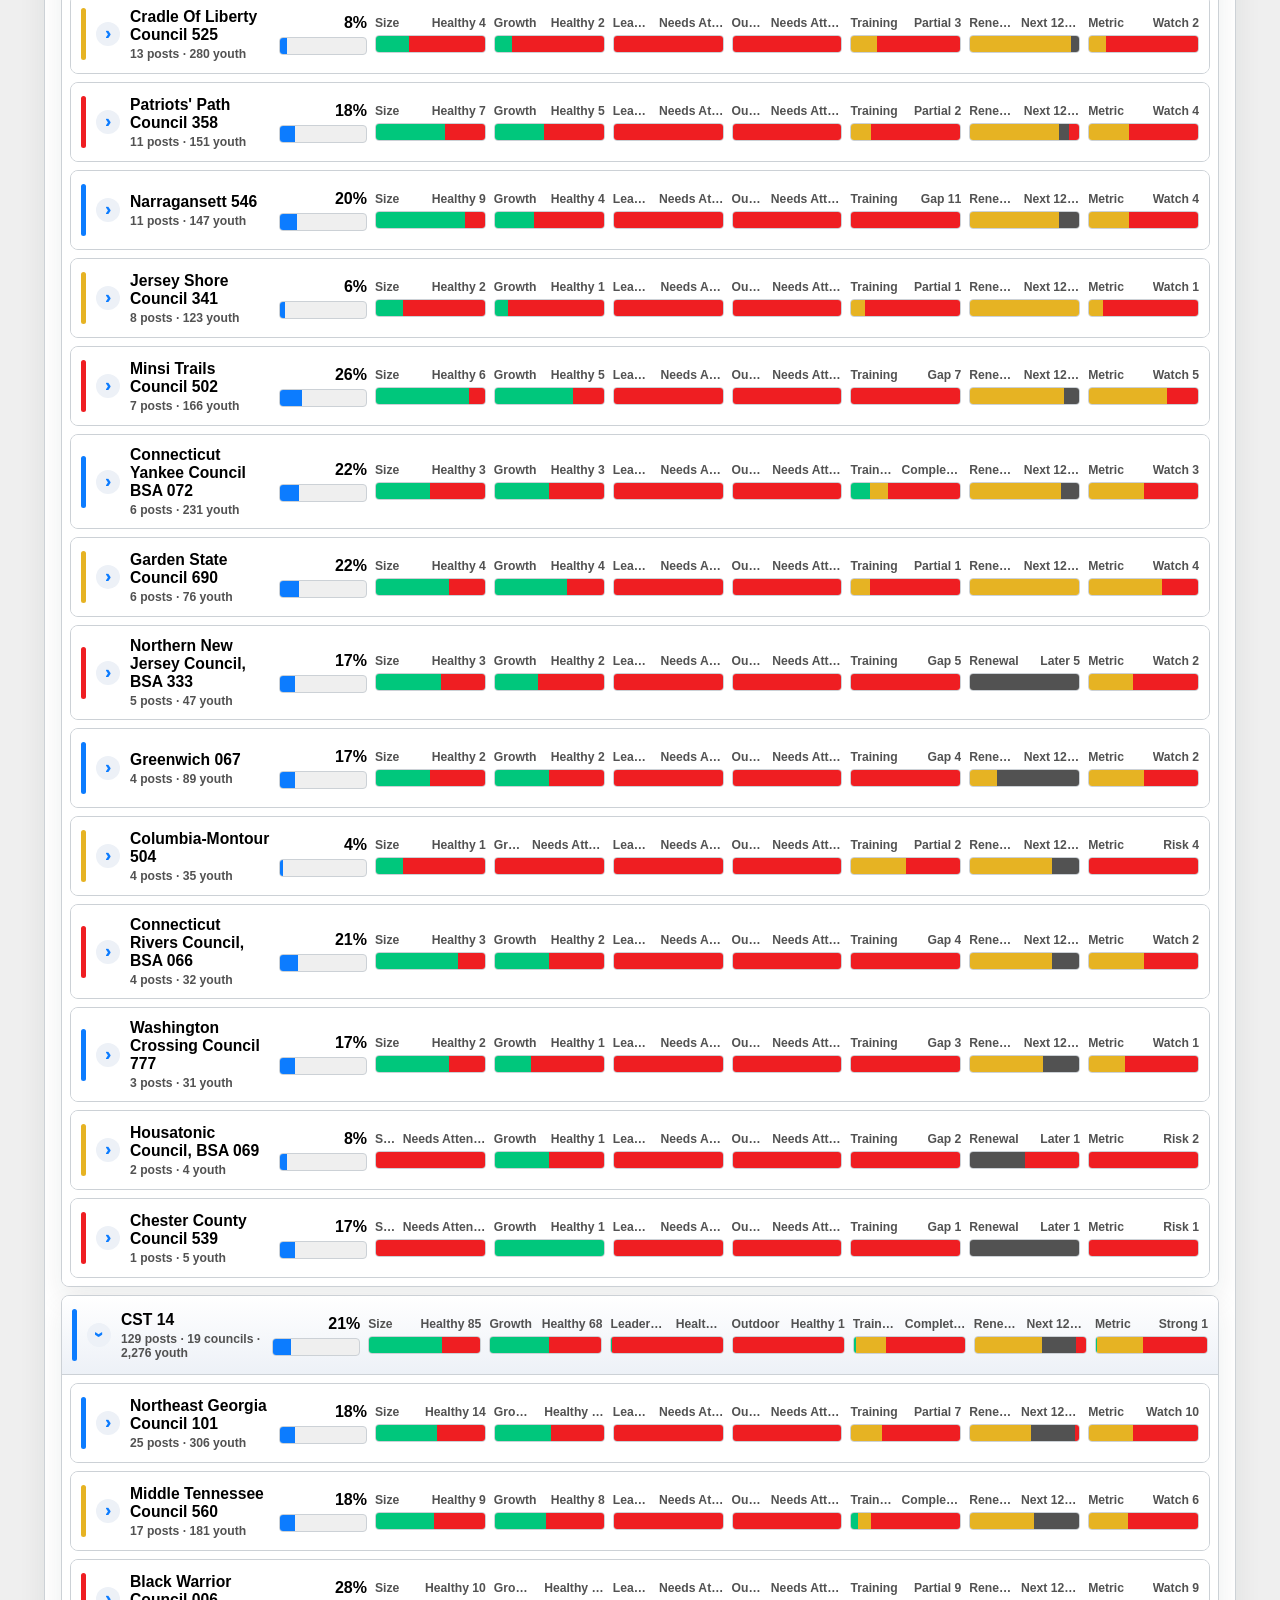
==== commit cce86a74: "Add CAC-style dashboard Help panel" ====
--- a/src/index.html
+++ b/src/index.html
@@ -5,7 +5,7 @@
     <meta name="viewport" content="width=device-width, initial-scale=1">
     <title>National Exploring Dashboard</title>
     <link rel="icon" href="assets/exploring-favicon-32.png">
-    <link rel="stylesheet" href="exploring-dashboard.css?v=2026-10-26-exploring">
+    <link rel="stylesheet" href="exploring-dashboard.css?v=2026-10-26-help">
   </head>
   <body>
     <header class="app-header">
@@ -21,6 +21,7 @@
         <span id="updatedAt">Loading data...</span>
         <a href="../data/national-exploring-dashboard-data.json">Data</a>
         <a href="../data/national-exploring-posts.csv">Posts CSV</a>
+        <button id="openHelp" class="help-trigger" type="button" aria-haspopup="dialog" aria-controls="dashboardHelp" title="Using the dashboard"><span aria-hidden="true">?</span> Help</button>
       </div>
     </header>
 
@@ -130,6 +131,75 @@
       </section>
     </main>
 
-    <script src="exploring-dashboard.js?v=2026-10-26-r2"></script>
+    <dialog id="dashboardHelp" class="help-dialog" aria-labelledby="helpTitle">
+      <header class="help-header">
+        <div><p class="eyebrow">Dashboard guide</p><h2 id="helpTitle">Using the Exploring Dashboard</h2><p id="helpFreshness">Checking source date...</p></div>
+        <button id="closeHelp" class="help-close" type="button" aria-label="Close help" title="Close help">&times;</button>
+      </header>
+      <div class="help-content">
+        <nav class="help-topics" aria-label="Help topics">
+          <a href="#helpStart">Quick start</a><a href="#helpControls">Controls</a><a href="#helpMetrics">Metrics</a><a href="#helpSource">Sources</a><a href="#helpTrouble">Troubleshooting</a>
+        </nav>
+        <section id="helpStart" class="help-section">
+          <h3>Quick Start</h3>
+          <ol class="help-steps">
+            <li><strong>Check the source date.</strong> This is a published workbook snapshot. Reloading the website does not refresh the OneDrive workbook.</li>
+            <li><strong>Start with the national summary.</strong> Review membership, unit metrics and focus-area comparisons.</li>
+            <li><strong>Narrow the view.</strong> Combine CST, focus, health, search and a quick filter to find posts for follow-up.</li>
+            <li><strong>Open the board.</strong> Expand a CST, then a council, then select a post to review its detail.</li>
+          </ol>
+        </section>
+        <section id="helpControls" class="help-section">
+          <h3>Filters, Search and Expand/Collapse</h3>
+          <dl class="help-definitions">
+            <div><dt>Search and selectors</dt><dd>Search matches post name, council, district, charter organization or unit number without regard to case. CST means Council Service Territory. All active controls combine.</dd></div>
+            <div><dt>Quick filters</dt><dd>Growing means primary YOY is positive. Needs attention uses the health rules below. Renewing soon means a renewal falls in the next 120 days from the capture timestamp; past renewals are excluded.</dd></div>
+            <div><dt>What changes with filters?</dt><dd>The Focus Area Metrics panel, Post Health Board and visible-post counts update. National summary totals and the lower CST, council, focus, renewal and metric charts remain national snapshots.</dd></div>
+            <div><dt>Expand and Collapse</dt><dd>Use a CST or council row to open or close that group. Expand opens all groups in the current view; Collapse closes them. Scroll the board horizontally on smaller screens.</dd></div>
+            <div><dt>Post detail</dt><dd>Select a post row for its council, renewal, membership, training, retention and metric signals. The detail stays on the last selected post when filters change.</dd></div>
+            <div><dt>Return to the full view</dt><dd>Clear Search, select All CSTs, All focus areas and All health, then select the All quick filter.</dd></div>
+          </dl>
+        </section>
+        <section id="helpMetrics" class="help-section">
+          <h3>Common Measures</h3>
+          <dl class="help-definitions">
+            <div><dt>Posts and youth</dt><dd>Posts counts the workbook's unit rows, including Clubs. National membership totals follow the workbook Dashboard; focus and board youth totals use Posts rows. Primary youth and national primary YOY do not currently reconcile with the Posts rows.</dd></div>
+            <div><dt>YOY</dt><dd>Year-over-year change in primary youth, shown as a count rather than a percentage. Focus-area YOY sums Posts rows. The youth/YOY pair inside a post row uses the matched UnitMetric YOY when available; the selected post detail uses primary YOY.</dd></div>
+            <div><dt>Unit Metric</dt><dd>The source UnitMetric score, not a dashboard-created rating. Metric bands are Strong at 4 or higher, Watch at 2 to below 4, and Risk below 2. Missing matched scores currently contribute zero to averages and fall in Risk.</dd></div>
+            <div><dt>Training</dt><dd>Complete means both Unit Leader (UL) and Committee Chair (CC) are marked trained. Partial means at least one training signal is present; otherwise Gap. The focus-area percentage is the share of posts marked Complete. The national card's metric-credit percentage instead counts scores of at least 1; it is not a training completion rate.</dd></div>
+            <div><dt>Average retention</dt><dd>An unweighted average of matched UnitMetric retention values between 0% and 100%. Missing and out-of-range values are excluded. Hover over a focus retention value for the number of included posts. N/A means there are no eligible values, not zero retention.</dd></div>
+            <div><dt>Focus areas</dt><dd>Inferred from charter organization and post name, with the workbook Law/Fire flag as a fallback. These are approximate categories, not an official career-interest classification.</dd></div>
+            <div><dt>Progress bars</dt><dd>The share of six signals met across the group's posts: size, growth, youth leadership, outdoor, complete UL/CC training, and a Unit Metric of at least 3. Each signal has equal weight.</dd></div>
+            <div><dt>Renewal labels</dt><dd>Next 120 is a future renewal within 120 days of capture. Past is before capture; Later is beyond the window; Unscheduled has no renewal date. These labels do not prove that a renewal has been submitted or approved.</dd></div>
+          </dl>
+          <h3>Health and Status Labels</h3>
+          <dl class="help-definitions">
+            <div><dt>Strong health</dt><dd>At least 10 youth, nonnegative primary YOY and a Unit Metric of at least 2.</dd></div>
+            <div><dt>Needs attention</dt><dd>If not Strong: fewer than 5 youth, primary YOY below -5, or a zero/missing Unit Metric. Other posts are Watch.</dd></div>
+            <div><dt>Board signals</dt><dd>Size, growth, leadership and outdoor come from UnitMetric flags. Green is a positive signal, gold indicates review, and red indicates a gap or risk; text labels give the meaning.</dd></div>
+            <div><dt>Missing records</dt><dd>Unmatched UnitMetric records currently show zero scores and unmet signals. A missing match is not proof that the unit failed a requirement. Use Source and metric definitions to check known coverage gaps.</dd></div>
+          </dl>
+        </section>
+        <section id="helpSource" class="help-section">
+          <h3>Sources, Freshness and Privacy</h3>
+          <p id="helpWorkbook"></p>
+          <p id="helpSourceNotes"></p>
+          <p>The public JSON and Posts CSV contain the published snapshot. Contact names, email, phone, address and website fields are excluded. Confirm discrepancies against the original workbook before acting.</p>
+          <div class="help-links"><a href="../data/national-exploring-dashboard-data.json" target="_blank" rel="noopener">Published data</a><a href="../data/national-exploring-posts.csv">Posts CSV</a></div>
+        </section>
+        <section id="helpTrouble" class="help-section">
+          <h3>Troubleshooting</h3>
+          <dl class="help-definitions">
+            <div><dt>Missing post or empty board</dt><dd>Clear Search and all filters, including the quick filter. Expand the appropriate CST and council. If the record is still missing, compare with the source workbook.</dd></div>
+            <div><dt>Old numbers or appearance</dt><dd>Reload the page and check Data as of at the top. If the source workbook is newer, the dashboard needs a new capture and publication.</dd></div>
+            <div><dt>Totals disagree</dt><dd>Check whether the view is national or filtered, and distinguish total youth from primary youth and metric YOY. Review the source reconciliation notes above.</dd></div>
+            <div><dt>Need assistance</dt><dd>Include the dashboard URL, source date, selected filters, affected unit ID, expected result and a screenshot with your support request.</dd></div>
+          </dl>
+        </section>
+      </div>
+      <footer class="help-footer"><span>Exploring dashboard guide</span><button id="printHelp" type="button">Print / Save as PDF</button></footer>
+    </dialog>
+
+    <script src="exploring-dashboard.js?v=2026-10-26-help"></script>
   </body>
 </html>
--- a/src/exploring-dashboard.css
+++ b/src/exploring-dashboard.css
@@ -103,8 +103,97 @@
 .source-notes { color: var(--muted); font-size: 0.85rem; line-height: 1.5; }
 .source-notes summary { cursor: pointer; }
 
+.help-trigger,
+.help-close,
+.help-footer button {
+  background: var(--control);
+  border: 1px solid var(--line);
+  border-radius: 6px;
+  color: var(--ink);
+  cursor: pointer;
+  font: inherit;
+  min-height: 40px;
+}
+
+.help-trigger { display: inline-flex; align-items: center; gap: 8px; padding: 6px 12px; }
+.help-trigger span { border: 1px solid currentColor; border-radius: 50%; display: grid; place-items: center; width: 20px; height: 20px; font-weight: 800; }
+button:focus-visible, a:focus-visible, summary:focus-visible { outline: 3px solid var(--accent); outline-offset: 3px; }
+body:has(.help-dialog[open]) { overflow: hidden; }
+
+.help-dialog {
+  background: var(--panel);
+  color: var(--ink);
+  border: 1px solid var(--line);
+  border-radius: 8px;
+  padding: 0;
+  width: min(1000px, calc(100vw - 24px));
+  height: min(850px, calc(100dvh - 24px));
+  max-width: none;
+  max-height: calc(100dvh - 24px);
+  box-shadow: 0 20px 70px #00000066;
+}
+
+.help-dialog[open] { display: grid; grid-template-rows: auto minmax(0, 1fr) auto; }
+.help-dialog::backdrop { background: #00000099; }
+.help-header { display: flex; align-items: start; justify-content: space-between; gap: 18px; padding: 20px 24px; border-bottom: 3px solid var(--accent); }
+.help-header h2 { font-size: 1.2rem; overflow-wrap: anywhere; }
+.help-header p:last-child { font-size: 0.85rem; color: var(--muted); margin: 8px 0 0; }
+.help-close { flex: 0 0 40px; width: 40px; font-size: 1.6rem; line-height: 1; }
+.help-content { overflow: auto; overscroll-behavior: contain; padding: 0 24px; line-height: 1.5; }
+.help-topics, .help-links { display: flex; flex-wrap: wrap; gap: 12px 20px; }
+.help-topics { padding: 18px 0; border-bottom: 1px solid var(--line); }
+.help-topics a, .help-links a { text-decoration: underline; text-underline-offset: 3px; }
+.help-section { padding: 22px 0; border-bottom: 1px solid var(--line); scroll-margin-top: 12px; }
+.help-section:last-child { border-bottom: 0; }
+.help-section h3 { margin: 0 0 14px; font: 900 1rem "Arial Black", Arial, sans-serif; }
+.help-section h3:not(:first-child) { margin-top: 24px; }
+.help-steps { display: grid; grid-template-columns: repeat(2, minmax(0, 1fr)); gap: 14px 32px; padding-left: 22px; margin: 0; }
+.help-steps li { padding-left: 3px; }
+.help-definitions { display: grid; grid-template-columns: repeat(2, minmax(0, 1fr)); gap: 18px 28px; margin: 0; }
+.help-definitions > div { min-width: 0; }
+.help-definitions dt { font-weight: 800; margin-bottom: 5px; }
+.help-definitions dd { margin: 0; color: var(--muted); }
+.help-section p { margin: 0 0 14px; }
+.help-footer { display: flex; flex-wrap: wrap; align-items: center; justify-content: space-between; gap: 10px; border-top: 1px solid var(--line); padding: 12px 24px; color: var(--muted); font-size: 0.85rem; }
+.help-footer button { padding: 8px 12px; }
+
+@media (max-width: 720px) {
+  .help-header { padding: 16px; }
+  .help-content { padding: 0 16px; }
+  .help-footer { padding: 12px 16px; }
+  .help-definitions, .help-steps { grid-template-columns: 1fr; }
+  .help-header h2 { font-size: 1rem; }
+}
+
 h2 {
   font-size: 1rem;
+}
+
+@media print {
+  body:has(.help-dialog[open]) { overflow: visible; }
+  body:has(.help-dialog[open]) > .app-header,
+  body:has(.help-dialog[open]) > main { display: none; }
+  .help-dialog[open] {
+    --panel: #ffffff;
+    --ink: #000000;
+    --muted: #525252;
+    --line: #cccccc;
+    --link: #221850;
+    color-scheme: light;
+    position: static;
+    display: block;
+    height: auto;
+    max-height: none;
+    width: 100%;
+    margin: 0;
+    border: 0;
+    box-shadow: none;
+  }
+  .help-dialog::backdrop { display: none; }
+  .help-dialog .help-content { overflow: visible; padding: 0; }
+  .help-dialog .help-header { padding: 0 0 14px; }
+  .help-dialog .help-close, .help-dialog .help-topics, .help-dialog .help-footer button { display: none; }
+  .help-dialog .help-definitions > div, .help-dialog .help-steps li { break-inside: avoid; }
 }
 
 .header-actions {
